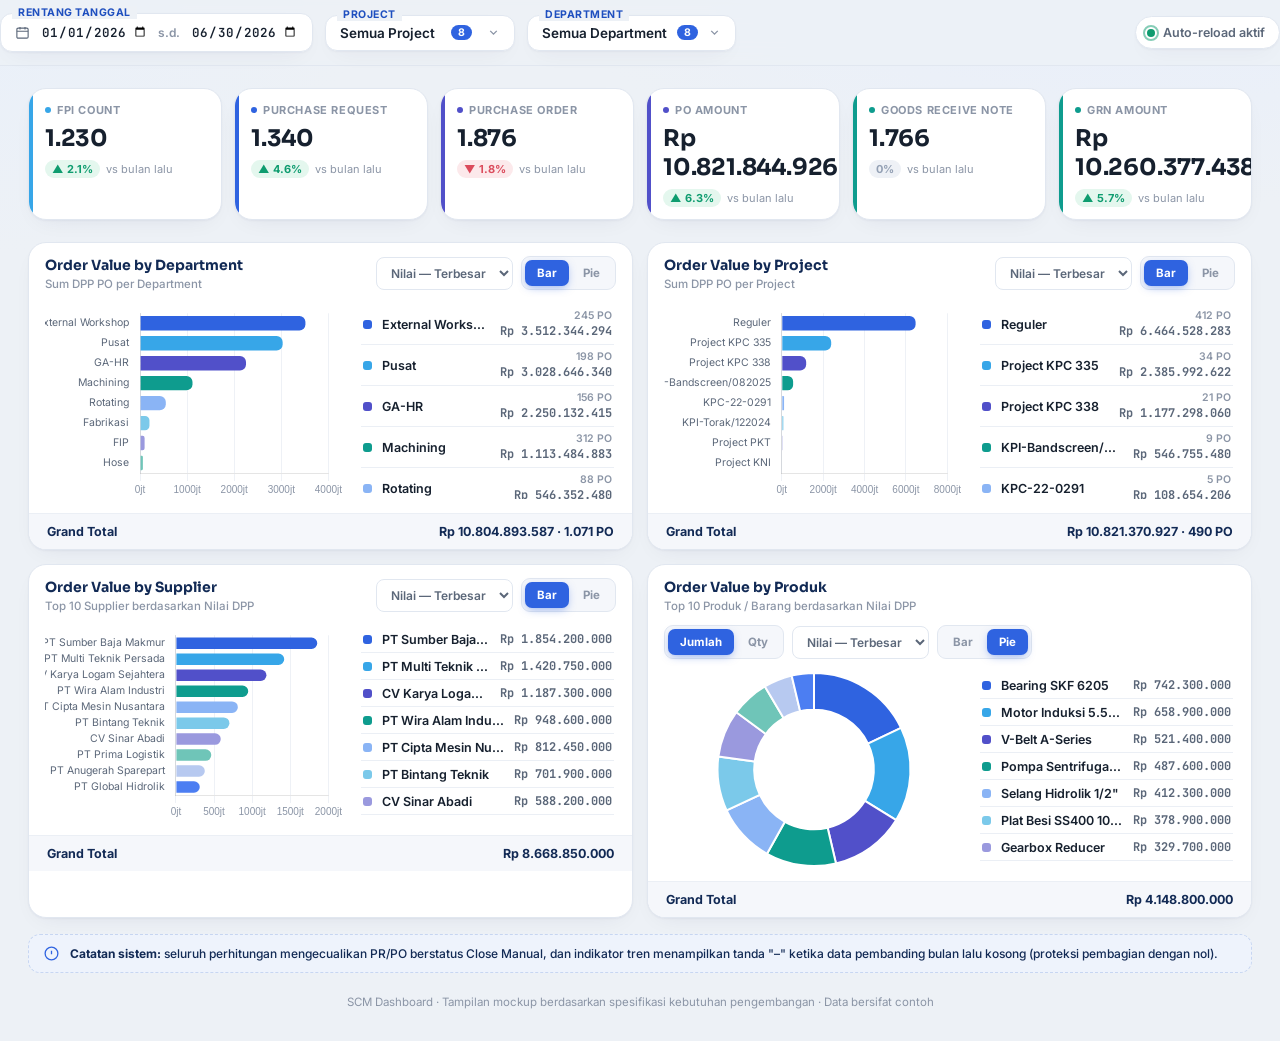
==== pages/SCM_Dashboard_Monitoring.html @ f99e5fc2 "Add New Dashboard Purchase" ====
<!DOCTYPE html>
<html lang="id">
<head>
<meta charset="UTF-8">
<meta name="viewport" content="width=device-width, initial-scale=1.0">
<title>SCM Dashboard — Monitoring</title>
<link rel="preconnect" href="https://fonts.googleapis.com">
<link rel="preconnect" href="https://fonts.gstatic.com" crossorigin>
<link href="https://fonts.googleapis.com/css2?family=Sora:wght@400;500;600;700;800&family=Inter:wght@400;500;600;700&family=JetBrains+Mono:wght@500&display=swap" rel="stylesheet">
<script>
/*!
 * Chart.js v4.4.4
 * https://www.chartjs.org
 * (c) 2024 Chart.js Contributors
 * Released under the MIT License
 */
!function(t,e){"object"==typeof exports&&"undefined"!=typeof module?module.exports=e():"function"==typeof define&&define.amd?define(e):(t="undefined"!=typeof globalThis?globalThis:t||self).Chart=e()}(this,(function(){"use strict";var t=Object.freeze({__proto__:null,get Colors(){return Go},get Decimation(){return Qo},get Filler(){return ma},get Legend(){return ya},get SubTitle(){return ka},get Title(){return Ma},get Tooltip(){return Ba}});function e(){}const i=(()=>{let t=0;return()=>t++})();function s(t){return null==t}function n(t){if(Array.isArray&&Array.isArray(t))return!0;const e=Object.prototype.toString.call(t);return"[object"===e.slice(0,7)&&"Array]"===e.slice(-6)}function o(t){return null!==t&&"[object Object]"===Object.prototype.toString.call(t)}function a(t){return("number"==typeof t||t instanceof Number)&&isFinite(+t)}function r(t,e){return a(t)?t:e}function l(t,e){return void 0===t?e:t}const h=(t,e)=>"string"==typeof t&&t.endsWith("%")?parseFloat(t)/100:+t/e,c=(t,e)=>"string"==typeof t&&t.endsWith("%")?parseFloat(t)/100*e:+t;function d(t,e,i){if(t&&"function"==typeof t.call)return t.apply(i,e)}function u(t,e,i,s){let a,r,l;if(n(t))if(r=t.length,s)for(a=r-1;a>=0;a--)e.call(i,t[a],a);else for(a=0;a<r;a++)e.call(i,t[a],a);else if(o(t))for(l=Object.keys(t),r=l.length,a=0;a<r;a++)e.call(i,t[l[a]],l[a])}function f(t,e){let i,s,n,o;if(!t||!e||t.length!==e.length)return!1;for(i=0,s=t.length;i<s;++i)if(n=t[i],o=e[i],n.datasetIndex!==o.datasetIndex||n.index!==o.index)return!1;return!0}function g(t){if(n(t))return t.map(g);if(o(t)){const e=Object.create(null),i=Object.keys(t),s=i.length;let n=0;for(;n<s;++n)e[i[n]]=g(t[i[n]]);return e}return t}function p(t){return-1===["__proto__","prototype","constructor"].indexOf(t)}function m(t,e,i,s){if(!p(t))return;const n=e[t],a=i[t];o(n)&&o(a)?x(n,a,s):e[t]=g(a)}function x(t,e,i){const s=n(e)?e:[e],a=s.length;if(!o(t))return t;const r=(i=i||{}).merger||m;let l;for(let e=0;e<a;++e){if(l=s[e],!o(l))continue;const n=Object.keys(l);for(let e=0,s=n.length;e<s;++e)r(n[e],t,l,i)}return t}function b(t,e){return x(t,e,{merger:_})}function _(t,e,i){if(!p(t))return;const s=e[t],n=i[t];o(s)&&o(n)?b(s,n):Object.prototype.hasOwnProperty.call(e,t)||(e[t]=g(n))}const y={"":t=>t,x:t=>t.x,y:t=>t.y};function v(t){const e=t.split("."),i=[];let s="";for(const t of e)s+=t,s.endsWith("\\")?s=s.slice(0,-1)+".":(i.push(s),s="");return i}function M(t,e){const i=y[e]||(y[e]=function(t){const e=v(t);return t=>{for(const i of e){if(""===i)break;t=t&&t[i]}return t}}(e));return i(t)}function w(t){return t.charAt(0).toUpperCase()+t.slice(1)}const k=t=>void 0!==t,S=t=>"function"==typeof t,P=(t,e)=>{if(t.size!==e.size)return!1;for(const i of t)if(!e.has(i))return!1;return!0};function D(t){return"mouseup"===t.type||"click"===t.type||"contextmenu"===t.type}const C=Math.PI,O=2*C,A=O+C,T=Number.POSITIVE_INFINITY,L=C/180,E=C/2,R=C/4,I=2*C/3,z=Math.log10,F=Math.sign;function V(t,e,i){return Math.abs(t-e)<i}function B(t){const e=Math.round(t);t=V(t,e,t/1e3)?e:t;const i=Math.pow(10,Math.floor(z(t))),s=t/i;return(s<=1?1:s<=2?2:s<=5?5:10)*i}function W(t){const e=[],i=Math.sqrt(t);let s;for(s=1;s<i;s++)t%s==0&&(e.push(s),e.push(t/s));return i===(0|i)&&e.push(i),e.sort(((t,e)=>t-e)).pop(),e}function N(t){return!isNaN(parseFloat(t))&&isFinite(t)}function H(t,e){const i=Math.round(t);return i-e<=t&&i+e>=t}function j(t,e,i){let s,n,o;for(s=0,n=t.length;s<n;s++)o=t[s][i],isNaN(o)||(e.min=Math.min(e.min,o),e.max=Math.max(e.max,o))}function $(t){return t*(C/180)}function Y(t){return t*(180/C)}function U(t){if(!a(t))return;let e=1,i=0;for(;Math.round(t*e)/e!==t;)e*=10,i++;return i}function X(t,e){const i=e.x-t.x,s=e.y-t.y,n=Math.sqrt(i*i+s*s);let o=Math.atan2(s,i);return o<-.5*C&&(o+=O),{angle:o,distance:n}}function q(t,e){return Math.sqrt(Math.pow(e.x-t.x,2)+Math.pow(e.y-t.y,2))}function K(t,e){return(t-e+A)%O-C}function G(t){return(t%O+O)%O}function Z(t,e,i,s){const n=G(t),o=G(e),a=G(i),r=G(o-n),l=G(a-n),h=G(n-o),c=G(n-a);return n===o||n===a||s&&o===a||r>l&&h<c}function J(t,e,i){return Math.max(e,Math.min(i,t))}function Q(t){return J(t,-32768,32767)}function tt(t,e,i,s=1e-6){return t>=Math.min(e,i)-s&&t<=Math.max(e,i)+s}function et(t,e,i){i=i||(i=>t[i]<e);let s,n=t.length-1,o=0;for(;n-o>1;)s=o+n>>1,i(s)?o=s:n=s;return{lo:o,hi:n}}const it=(t,e,i,s)=>et(t,i,s?s=>{const n=t[s][e];return n<i||n===i&&t[s+1][e]===i}:s=>t[s][e]<i),st=(t,e,i)=>et(t,i,(s=>t[s][e]>=i));function nt(t,e,i){let s=0,n=t.length;for(;s<n&&t[s]<e;)s++;for(;n>s&&t[n-1]>i;)n--;return s>0||n<t.length?t.slice(s,n):t}const ot=["push","pop","shift","splice","unshift"];function at(t,e){t._chartjs?t._chartjs.listeners.push(e):(Object.defineProperty(t,"_chartjs",{configurable:!0,enumerable:!1,value:{listeners:[e]}}),ot.forEach((e=>{const i="_onData"+w(e),s=t[e];Object.defineProperty(t,e,{configurable:!0,enumerable:!1,value(...e){const n=s.apply(this,e);return t._chartjs.listeners.forEach((t=>{"function"==typeof t[i]&&t[i](...e)})),n}})})))}function rt(t,e){const i=t._chartjs;if(!i)return;const s=i.listeners,n=s.indexOf(e);-1!==n&&s.splice(n,1),s.length>0||(ot.forEach((e=>{delete t[e]})),delete t._chartjs)}function lt(t){const e=new Set(t);return e.size===t.length?t:Array.from(e)}const ht="undefined"==typeof window?function(t){return t()}:window.requestAnimationFrame;function ct(t,e){let i=[],s=!1;return function(...n){i=n,s||(s=!0,ht.call(window,(()=>{s=!1,t.apply(e,i)})))}}function dt(t,e){let i;return function(...s){return e?(clearTimeout(i),i=setTimeout(t,e,s)):t.apply(this,s),e}}const ut=t=>"start"===t?"left":"end"===t?"right":"center",ft=(t,e,i)=>"start"===t?e:"end"===t?i:(e+i)/2,gt=(t,e,i,s)=>t===(s?"left":"right")?i:"center"===t?(e+i)/2:e;function pt(t,e,i){const s=e.length;let n=0,o=s;if(t._sorted){const{iScale:a,_parsed:r}=t,l=a.axis,{min:h,max:c,minDefined:d,maxDefined:u}=a.getUserBounds();d&&(n=J(Math.min(it(r,l,h).lo,i?s:it(e,l,a.getPixelForValue(h)).lo),0,s-1)),o=u?J(Math.max(it(r,a.axis,c,!0).hi+1,i?0:it(e,l,a.getPixelForValue(c),!0).hi+1),n,s)-n:s-n}return{start:n,count:o}}function mt(t){const{xScale:e,yScale:i,_scaleRanges:s}=t,n={xmin:e.min,xmax:e.max,ymin:i.min,ymax:i.max};if(!s)return t._scaleRanges=n,!0;const o=s.xmin!==e.min||s.xmax!==e.max||s.ymin!==i.min||s.ymax!==i.max;return Object.assign(s,n),o}class xt{constructor(){this._request=null,this._charts=new Map,this._running=!1,this._lastDate=void 0}_notify(t,e,i,s){const n=e.listeners[s],o=e.duration;n.forEach((s=>s({chart:t,initial:e.initial,numSteps:o,currentStep:Math.min(i-e.start,o)})))}_refresh(){this._request||(this._running=!0,this._request=ht.call(window,(()=>{this._update(),this._request=null,this._running&&this._refresh()})))}_update(t=Date.now()){let e=0;this._charts.forEach(((i,s)=>{if(!i.running||!i.items.length)return;const n=i.items;let o,a=n.length-1,r=!1;for(;a>=0;--a)o=n[a],o._active?(o._total>i.duration&&(i.duration=o._total),o.tick(t),r=!0):(n[a]=n[n.length-1],n.pop());r&&(s.draw(),this._notify(s,i,t,"progress")),n.length||(i.running=!1,this._notify(s,i,t,"complete"),i.initial=!1),e+=n.length})),this._lastDate=t,0===e&&(this._running=!1)}_getAnims(t){const e=this._charts;let i=e.get(t);return i||(i={running:!1,initial:!0,items:[],listeners:{complete:[],progress:[]}},e.set(t,i)),i}listen(t,e,i){this._getAnims(t).listeners[e].push(i)}add(t,e){e&&e.length&&this._getAnims(t).items.push(...e)}has(t){return this._getAnims(t).items.length>0}start(t){const e=this._charts.get(t);e&&(e.running=!0,e.start=Date.now(),e.duration=e.items.reduce(((t,e)=>Math.max(t,e._duration)),0),this._refresh())}running(t){if(!this._running)return!1;const e=this._charts.get(t);return!!(e&&e.running&&e.items.length)}stop(t){const e=this._charts.get(t);if(!e||!e.items.length)return;const i=e.items;let s=i.length-1;for(;s>=0;--s)i[s].cancel();e.items=[],this._notify(t,e,Date.now(),"complete")}remove(t){return this._charts.delete(t)}}var bt=new xt;
/*!
 * @kurkle/color v0.3.2
 * https://github.com/kurkle/color#readme
 * (c) 2023 Jukka Kurkela
 * Released under the MIT License
 */function _t(t){return t+.5|0}const yt=(t,e,i)=>Math.max(Math.min(t,i),e);function vt(t){return yt(_t(2.55*t),0,255)}function Mt(t){return yt(_t(255*t),0,255)}function wt(t){return yt(_t(t/2.55)/100,0,1)}function kt(t){return yt(_t(100*t),0,100)}const St={0:0,1:1,2:2,3:3,4:4,5:5,6:6,7:7,8:8,9:9,A:10,B:11,C:12,D:13,E:14,F:15,a:10,b:11,c:12,d:13,e:14,f:15},Pt=[..."0123456789ABCDEF"],Dt=t=>Pt[15&t],Ct=t=>Pt[(240&t)>>4]+Pt[15&t],Ot=t=>(240&t)>>4==(15&t);function At(t){var e=(t=>Ot(t.r)&&Ot(t.g)&&Ot(t.b)&&Ot(t.a))(t)?Dt:Ct;return t?"#"+e(t.r)+e(t.g)+e(t.b)+((t,e)=>t<255?e(t):"")(t.a,e):void 0}const Tt=/^(hsla?|hwb|hsv)\(\s*([-+.e\d]+)(?:deg)?[\s,]+([-+.e\d]+)%[\s,]+([-+.e\d]+)%(?:[\s,]+([-+.e\d]+)(%)?)?\s*\)$/;function Lt(t,e,i){const s=e*Math.min(i,1-i),n=(e,n=(e+t/30)%12)=>i-s*Math.max(Math.min(n-3,9-n,1),-1);return[n(0),n(8),n(4)]}function Et(t,e,i){const s=(s,n=(s+t/60)%6)=>i-i*e*Math.max(Math.min(n,4-n,1),0);return[s(5),s(3),s(1)]}function Rt(t,e,i){const s=Lt(t,1,.5);let n;for(e+i>1&&(n=1/(e+i),e*=n,i*=n),n=0;n<3;n++)s[n]*=1-e-i,s[n]+=e;return s}function It(t){const e=t.r/255,i=t.g/255,s=t.b/255,n=Math.max(e,i,s),o=Math.min(e,i,s),a=(n+o)/2;let r,l,h;return n!==o&&(h=n-o,l=a>.5?h/(2-n-o):h/(n+o),r=function(t,e,i,s,n){return t===n?(e-i)/s+(e<i?6:0):e===n?(i-t)/s+2:(t-e)/s+4}(e,i,s,h,n),r=60*r+.5),[0|r,l||0,a]}function zt(t,e,i,s){return(Array.isArray(e)?t(e[0],e[1],e[2]):t(e,i,s)).map(Mt)}function Ft(t,e,i){return zt(Lt,t,e,i)}function Vt(t){return(t%360+360)%360}function Bt(t){const e=Tt.exec(t);let i,s=255;if(!e)return;e[5]!==i&&(s=e[6]?vt(+e[5]):Mt(+e[5]));const n=Vt(+e[2]),o=+e[3]/100,a=+e[4]/100;return i="hwb"===e[1]?function(t,e,i){return zt(Rt,t,e,i)}(n,o,a):"hsv"===e[1]?function(t,e,i){return zt(Et,t,e,i)}(n,o,a):Ft(n,o,a),{r:i[0],g:i[1],b:i[2],a:s}}const Wt={x:"dark",Z:"light",Y:"re",X:"blu",W:"gr",V:"medium",U:"slate",A:"ee",T:"ol",S:"or",B:"ra",C:"lateg",D:"ights",R:"in",Q:"turquois",E:"hi",P:"ro",O:"al",N:"le",M:"de",L:"yello",F:"en",K:"ch",G:"arks",H:"ea",I:"ightg",J:"wh"},Nt={OiceXe:"f0f8ff",antiquewEte:"faebd7",aqua:"ffff",aquamarRe:"7fffd4",azuY:"f0ffff",beige:"f5f5dc",bisque:"ffe4c4",black:"0",blanKedOmond:"ffebcd",Xe:"ff",XeviTet:"8a2be2",bPwn:"a52a2a",burlywood:"deb887",caMtXe:"5f9ea0",KartYuse:"7fff00",KocTate:"d2691e",cSO:"ff7f50",cSnflowerXe:"6495ed",cSnsilk:"fff8dc",crimson:"dc143c",cyan:"ffff",xXe:"8b",xcyan:"8b8b",xgTMnPd:"b8860b",xWay:"a9a9a9",xgYF:"6400",xgYy:"a9a9a9",xkhaki:"bdb76b",xmagFta:"8b008b",xTivegYF:"556b2f",xSange:"ff8c00",xScEd:"9932cc",xYd:"8b0000",xsOmon:"e9967a",xsHgYF:"8fbc8f",xUXe:"483d8b",xUWay:"2f4f4f",xUgYy:"2f4f4f",xQe:"ced1",xviTet:"9400d3",dAppRk:"ff1493",dApskyXe:"bfff",dimWay:"696969",dimgYy:"696969",dodgerXe:"1e90ff",fiYbrick:"b22222",flSOwEte:"fffaf0",foYstWAn:"228b22",fuKsia:"ff00ff",gaRsbSo:"dcdcdc",ghostwEte:"f8f8ff",gTd:"ffd700",gTMnPd:"daa520",Way:"808080",gYF:"8000",gYFLw:"adff2f",gYy:"808080",honeyMw:"f0fff0",hotpRk:"ff69b4",RdianYd:"cd5c5c",Rdigo:"4b0082",ivSy:"fffff0",khaki:"f0e68c",lavFMr:"e6e6fa",lavFMrXsh:"fff0f5",lawngYF:"7cfc00",NmoncEffon:"fffacd",ZXe:"add8e6",ZcSO:"f08080",Zcyan:"e0ffff",ZgTMnPdLw:"fafad2",ZWay:"d3d3d3",ZgYF:"90ee90",ZgYy:"d3d3d3",ZpRk:"ffb6c1",ZsOmon:"ffa07a",ZsHgYF:"20b2aa",ZskyXe:"87cefa",ZUWay:"778899",ZUgYy:"778899",ZstAlXe:"b0c4de",ZLw:"ffffe0",lime:"ff00",limegYF:"32cd32",lRF:"faf0e6",magFta:"ff00ff",maPon:"800000",VaquamarRe:"66cdaa",VXe:"cd",VScEd:"ba55d3",VpurpN:"9370db",VsHgYF:"3cb371",VUXe:"7b68ee",VsprRggYF:"fa9a",VQe:"48d1cc",VviTetYd:"c71585",midnightXe:"191970",mRtcYam:"f5fffa",mistyPse:"ffe4e1",moccasR:"ffe4b5",navajowEte:"ffdead",navy:"80",Tdlace:"fdf5e6",Tive:"808000",TivedBb:"6b8e23",Sange:"ffa500",SangeYd:"ff4500",ScEd:"da70d6",pOegTMnPd:"eee8aa",pOegYF:"98fb98",pOeQe:"afeeee",pOeviTetYd:"db7093",papayawEp:"ffefd5",pHKpuff:"ffdab9",peru:"cd853f",pRk:"ffc0cb",plum:"dda0dd",powMrXe:"b0e0e6",purpN:"800080",YbeccapurpN:"663399",Yd:"ff0000",Psybrown:"bc8f8f",PyOXe:"4169e1",saddNbPwn:"8b4513",sOmon:"fa8072",sandybPwn:"f4a460",sHgYF:"2e8b57",sHshell:"fff5ee",siFna:"a0522d",silver:"c0c0c0",skyXe:"87ceeb",UXe:"6a5acd",UWay:"708090",UgYy:"708090",snow:"fffafa",sprRggYF:"ff7f",stAlXe:"4682b4",tan:"d2b48c",teO:"8080",tEstN:"d8bfd8",tomato:"ff6347",Qe:"40e0d0",viTet:"ee82ee",JHt:"f5deb3",wEte:"ffffff",wEtesmoke:"f5f5f5",Lw:"ffff00",LwgYF:"9acd32"};let Ht;function jt(t){Ht||(Ht=function(){const t={},e=Object.keys(Nt),i=Object.keys(Wt);let s,n,o,a,r;for(s=0;s<e.length;s++){for(a=r=e[s],n=0;n<i.length;n++)o=i[n],r=r.replace(o,Wt[o]);o=parseInt(Nt[a],16),t[r]=[o>>16&255,o>>8&255,255&o]}return t}(),Ht.transparent=[0,0,0,0]);const e=Ht[t.toLowerCase()];return e&&{r:e[0],g:e[1],b:e[2],a:4===e.length?e[3]:255}}const $t=/^rgba?\(\s*([-+.\d]+)(%)?[\s,]+([-+.e\d]+)(%)?[\s,]+([-+.e\d]+)(%)?(?:[\s,/]+([-+.e\d]+)(%)?)?\s*\)$/;const Yt=t=>t<=.0031308?12.92*t:1.055*Math.pow(t,1/2.4)-.055,Ut=t=>t<=.04045?t/12.92:Math.pow((t+.055)/1.055,2.4);function Xt(t,e,i){if(t){let s=It(t);s[e]=Math.max(0,Math.min(s[e]+s[e]*i,0===e?360:1)),s=Ft(s),t.r=s[0],t.g=s[1],t.b=s[2]}}function qt(t,e){return t?Object.assign(e||{},t):t}function Kt(t){var e={r:0,g:0,b:0,a:255};return Array.isArray(t)?t.length>=3&&(e={r:t[0],g:t[1],b:t[2],a:255},t.length>3&&(e.a=Mt(t[3]))):(e=qt(t,{r:0,g:0,b:0,a:1})).a=Mt(e.a),e}function Gt(t){return"r"===t.charAt(0)?function(t){const e=$t.exec(t);let i,s,n,o=255;if(e){if(e[7]!==i){const t=+e[7];o=e[8]?vt(t):yt(255*t,0,255)}return i=+e[1],s=+e[3],n=+e[5],i=255&(e[2]?vt(i):yt(i,0,255)),s=255&(e[4]?vt(s):yt(s,0,255)),n=255&(e[6]?vt(n):yt(n,0,255)),{r:i,g:s,b:n,a:o}}}(t):Bt(t)}class Zt{constructor(t){if(t instanceof Zt)return t;const e=typeof t;let i;var s,n,o;"object"===e?i=Kt(t):"string"===e&&(o=(s=t).length,"#"===s[0]&&(4===o||5===o?n={r:255&17*St[s[1]],g:255&17*St[s[2]],b:255&17*St[s[3]],a:5===o?17*St[s[4]]:255}:7!==o&&9!==o||(n={r:St[s[1]]<<4|St[s[2]],g:St[s[3]]<<4|St[s[4]],b:St[s[5]]<<4|St[s[6]],a:9===o?St[s[7]]<<4|St[s[8]]:255})),i=n||jt(t)||Gt(t)),this._rgb=i,this._valid=!!i}get valid(){return this._valid}get rgb(){var t=qt(this._rgb);return t&&(t.a=wt(t.a)),t}set rgb(t){this._rgb=Kt(t)}rgbString(){return this._valid?(t=this._rgb)&&(t.a<255?`rgba(${t.r}, ${t.g}, ${t.b}, ${wt(t.a)})`:`rgb(${t.r}, ${t.g}, ${t.b})`):void 0;var t}hexString(){return this._valid?At(this._rgb):void 0}hslString(){return this._valid?function(t){if(!t)return;const e=It(t),i=e[0],s=kt(e[1]),n=kt(e[2]);return t.a<255?`hsla(${i}, ${s}%, ${n}%, ${wt(t.a)})`:`hsl(${i}, ${s}%, ${n}%)`}(this._rgb):void 0}mix(t,e){if(t){const i=this.rgb,s=t.rgb;let n;const o=e===n?.5:e,a=2*o-1,r=i.a-s.a,l=((a*r==-1?a:(a+r)/(1+a*r))+1)/2;n=1-l,i.r=255&l*i.r+n*s.r+.5,i.g=255&l*i.g+n*s.g+.5,i.b=255&l*i.b+n*s.b+.5,i.a=o*i.a+(1-o)*s.a,this.rgb=i}return this}interpolate(t,e){return t&&(this._rgb=function(t,e,i){const s=Ut(wt(t.r)),n=Ut(wt(t.g)),o=Ut(wt(t.b));return{r:Mt(Yt(s+i*(Ut(wt(e.r))-s))),g:Mt(Yt(n+i*(Ut(wt(e.g))-n))),b:Mt(Yt(o+i*(Ut(wt(e.b))-o))),a:t.a+i*(e.a-t.a)}}(this._rgb,t._rgb,e)),this}clone(){return new Zt(this.rgb)}alpha(t){return this._rgb.a=Mt(t),this}clearer(t){return this._rgb.a*=1-t,this}greyscale(){const t=this._rgb,e=_t(.3*t.r+.59*t.g+.11*t.b);return t.r=t.g=t.b=e,this}opaquer(t){return this._rgb.a*=1+t,this}negate(){const t=this._rgb;return t.r=255-t.r,t.g=255-t.g,t.b=255-t.b,this}lighten(t){return Xt(this._rgb,2,t),this}darken(t){return Xt(this._rgb,2,-t),this}saturate(t){return Xt(this._rgb,1,t),this}desaturate(t){return Xt(this._rgb,1,-t),this}rotate(t){return function(t,e){var i=It(t);i[0]=Vt(i[0]+e),i=Ft(i),t.r=i[0],t.g=i[1],t.b=i[2]}(this._rgb,t),this}}function Jt(t){if(t&&"object"==typeof t){const e=t.toString();return"[object CanvasPattern]"===e||"[object CanvasGradient]"===e}return!1}function Qt(t){return Jt(t)?t:new Zt(t)}function te(t){return Jt(t)?t:new Zt(t).saturate(.5).darken(.1).hexString()}const ee=["x","y","borderWidth","radius","tension"],ie=["color","borderColor","backgroundColor"];const se=new Map;function ne(t,e,i){return function(t,e){e=e||{};const i=t+JSON.stringify(e);let s=se.get(i);return s||(s=new Intl.NumberFormat(t,e),se.set(i,s)),s}(e,i).format(t)}const oe={values:t=>n(t)?t:""+t,numeric(t,e,i){if(0===t)return"0";const s=this.chart.options.locale;let n,o=t;if(i.length>1){const e=Math.max(Math.abs(i[0].value),Math.abs(i[i.length-1].value));(e<1e-4||e>1e15)&&(n="scientific"),o=function(t,e){let i=e.length>3?e[2].value-e[1].value:e[1].value-e[0].value;Math.abs(i)>=1&&t!==Math.floor(t)&&(i=t-Math.floor(t));return i}(t,i)}const a=z(Math.abs(o)),r=isNaN(a)?1:Math.max(Math.min(-1*Math.floor(a),20),0),l={notation:n,minimumFractionDigits:r,maximumFractionDigits:r};return Object.assign(l,this.options.ticks.format),ne(t,s,l)},logarithmic(t,e,i){if(0===t)return"0";const s=i[e].significand||t/Math.pow(10,Math.floor(z(t)));return[1,2,3,5,10,15].includes(s)||e>.8*i.length?oe.numeric.call(this,t,e,i):""}};var ae={formatters:oe};const re=Object.create(null),le=Object.create(null);function he(t,e){if(!e)return t;const i=e.split(".");for(let e=0,s=i.length;e<s;++e){const s=i[e];t=t[s]||(t[s]=Object.create(null))}return t}function ce(t,e,i){return"string"==typeof e?x(he(t,e),i):x(he(t,""),e)}class de{constructor(t,e){this.animation=void 0,this.backgroundColor="rgba(0,0,0,0.1)",this.borderColor="rgba(0,0,0,0.1)",this.color="#666",this.datasets={},this.devicePixelRatio=t=>t.chart.platform.getDevicePixelRatio(),this.elements={},this.events=["mousemove","mouseout","click","touchstart","touchmove"],this.font={family:"'Helvetica Neue', 'Helvetica', 'Arial', sans-serif",size:12,style:"normal",lineHeight:1.2,weight:null},this.hover={},this.hoverBackgroundColor=(t,e)=>te(e.backgroundColor),this.hoverBorderColor=(t,e)=>te(e.borderColor),this.hoverColor=(t,e)=>te(e.color),this.indexAxis="x",this.interaction={mode:"nearest",intersect:!0,includeInvisible:!1},this.maintainAspectRatio=!0,this.onHover=null,this.onClick=null,this.parsing=!0,this.plugins={},this.responsive=!0,this.scale=void 0,this.scales={},this.showLine=!0,this.drawActiveElementsOnTop=!0,this.describe(t),this.apply(e)}set(t,e){return ce(this,t,e)}get(t){return he(this,t)}describe(t,e){return ce(le,t,e)}override(t,e){return ce(re,t,e)}route(t,e,i,s){const n=he(this,t),a=he(this,i),r="_"+e;Object.defineProperties(n,{[r]:{value:n[e],writable:!0},[e]:{enumerable:!0,get(){const t=this[r],e=a[s];return o(t)?Object.assign({},e,t):l(t,e)},set(t){this[r]=t}}})}apply(t){t.forEach((t=>t(this)))}}var ue=new de({_scriptable:t=>!t.startsWith("on"),_indexable:t=>"events"!==t,hover:{_fallback:"interaction"},interaction:{_scriptable:!1,_indexable:!1}},[function(t){t.set("animation",{delay:void 0,duration:1e3,easing:"easeOutQuart",fn:void 0,from:void 0,loop:void 0,to:void 0,type:void 0}),t.describe("animation",{_fallback:!1,_indexable:!1,_scriptable:t=>"onProgress"!==t&&"onComplete"!==t&&"fn"!==t}),t.set("animations",{colors:{type:"color",properties:ie},numbers:{type:"number",properties:ee}}),t.describe("animations",{_fallback:"animation"}),t.set("transitions",{active:{animation:{duration:400}},resize:{animation:{duration:0}},show:{animations:{colors:{from:"transparent"},visible:{type:"boolean",duration:0}}},hide:{animations:{colors:{to:"transparent"},visible:{type:"boolean",easing:"linear",fn:t=>0|t}}}})},function(t){t.set("layout",{autoPadding:!0,padding:{top:0,right:0,bottom:0,left:0}})},function(t){t.set("scale",{display:!0,offset:!1,reverse:!1,beginAtZero:!1,bounds:"ticks",clip:!0,grace:0,grid:{display:!0,lineWidth:1,drawOnChartArea:!0,drawTicks:!0,tickLength:8,tickWidth:(t,e)=>e.lineWidth,tickColor:(t,e)=>e.color,offset:!1},border:{display:!0,dash:[],dashOffset:0,width:1},title:{display:!1,text:"",padding:{top:4,bottom:4}},ticks:{minRotation:0,maxRotation:50,mirror:!1,textStrokeWidth:0,textStrokeColor:"",padding:3,display:!0,autoSkip:!0,autoSkipPadding:3,labelOffset:0,callback:ae.formatters.values,minor:{},major:{},align:"center",crossAlign:"near",showLabelBackdrop:!1,backdropColor:"rgba(255, 255, 255, 0.75)",backdropPadding:2}}),t.route("scale.ticks","color","","color"),t.route("scale.grid","color","","borderColor"),t.route("scale.border","color","","borderColor"),t.route("scale.title","color","","color"),t.describe("scale",{_fallback:!1,_scriptable:t=>!t.startsWith("before")&&!t.startsWith("after")&&"callback"!==t&&"parser"!==t,_indexable:t=>"borderDash"!==t&&"tickBorderDash"!==t&&"dash"!==t}),t.describe("scales",{_fallback:"scale"}),t.describe("scale.ticks",{_scriptable:t=>"backdropPadding"!==t&&"callback"!==t,_indexable:t=>"backdropPadding"!==t})}]);function fe(){return"undefined"!=typeof window&&"undefined"!=typeof document}function ge(t){let e=t.parentNode;return e&&"[object ShadowRoot]"===e.toString()&&(e=e.host),e}function pe(t,e,i){let s;return"string"==typeof t?(s=parseInt(t,10),-1!==t.indexOf("%")&&(s=s/100*e.parentNode[i])):s=t,s}const me=t=>t.ownerDocument.defaultView.getComputedStyle(t,null);function xe(t,e){return me(t).getPropertyValue(e)}const be=["top","right","bottom","left"];function _e(t,e,i){const s={};i=i?"-"+i:"";for(let n=0;n<4;n++){const o=be[n];s[o]=parseFloat(t[e+"-"+o+i])||0}return s.width=s.left+s.right,s.height=s.top+s.bottom,s}const ye=(t,e,i)=>(t>0||e>0)&&(!i||!i.shadowRoot);function ve(t,e){if("native"in t)return t;const{canvas:i,currentDevicePixelRatio:s}=e,n=me(i),o="border-box"===n.boxSizing,a=_e(n,"padding"),r=_e(n,"border","width"),{x:l,y:h,box:c}=function(t,e){const i=t.touches,s=i&&i.length?i[0]:t,{offsetX:n,offsetY:o}=s;let a,r,l=!1;if(ye(n,o,t.target))a=n,r=o;else{const t=e.getBoundingClientRect();a=s.clientX-t.left,r=s.clientY-t.top,l=!0}return{x:a,y:r,box:l}}(t,i),d=a.left+(c&&r.left),u=a.top+(c&&r.top);let{width:f,height:g}=e;return o&&(f-=a.width+r.width,g-=a.height+r.height),{x:Math.round((l-d)/f*i.width/s),y:Math.round((h-u)/g*i.height/s)}}const Me=t=>Math.round(10*t)/10;function we(t,e,i,s){const n=me(t),o=_e(n,"margin"),a=pe(n.maxWidth,t,"clientWidth")||T,r=pe(n.maxHeight,t,"clientHeight")||T,l=function(t,e,i){let s,n;if(void 0===e||void 0===i){const o=t&&ge(t);if(o){const t=o.getBoundingClientRect(),a=me(o),r=_e(a,"border","width"),l=_e(a,"padding");e=t.width-l.width-r.width,i=t.height-l.height-r.height,s=pe(a.maxWidth,o,"clientWidth"),n=pe(a.maxHeight,o,"clientHeight")}else e=t.clientWidth,i=t.clientHeight}return{width:e,height:i,maxWidth:s||T,maxHeight:n||T}}(t,e,i);let{width:h,height:c}=l;if("content-box"===n.boxSizing){const t=_e(n,"border","width"),e=_e(n,"padding");h-=e.width+t.width,c-=e.height+t.height}h=Math.max(0,h-o.width),c=Math.max(0,s?h/s:c-o.height),h=Me(Math.min(h,a,l.maxWidth)),c=Me(Math.min(c,r,l.maxHeight)),h&&!c&&(c=Me(h/2));return(void 0!==e||void 0!==i)&&s&&l.height&&c>l.height&&(c=l.height,h=Me(Math.floor(c*s))),{width:h,height:c}}function ke(t,e,i){const s=e||1,n=Math.floor(t.height*s),o=Math.floor(t.width*s);t.height=Math.floor(t.height),t.width=Math.floor(t.width);const a=t.canvas;return a.style&&(i||!a.style.height&&!a.style.width)&&(a.style.height=`${t.height}px`,a.style.width=`${t.width}px`),(t.currentDevicePixelRatio!==s||a.height!==n||a.width!==o)&&(t.currentDevicePixelRatio=s,a.height=n,a.width=o,t.ctx.setTransform(s,0,0,s,0,0),!0)}const Se=function(){let t=!1;try{const e={get passive(){return t=!0,!1}};fe()&&(window.addEventListener("test",null,e),window.removeEventListener("test",null,e))}catch(t){}return t}();function Pe(t,e){const i=xe(t,e),s=i&&i.match(/^(\d+)(\.\d+)?px$/);return s?+s[1]:void 0}function De(t){return!t||s(t.size)||s(t.family)?null:(t.style?t.style+" ":"")+(t.weight?t.weight+" ":"")+t.size+"px "+t.family}function Ce(t,e,i,s,n){let o=e[n];return o||(o=e[n]=t.measureText(n).width,i.push(n)),o>s&&(s=o),s}function Oe(t,e,i,s){let o=(s=s||{}).data=s.data||{},a=s.garbageCollect=s.garbageCollect||[];s.font!==e&&(o=s.data={},a=s.garbageCollect=[],s.font=e),t.save(),t.font=e;let r=0;const l=i.length;let h,c,d,u,f;for(h=0;h<l;h++)if(u=i[h],null==u||n(u)){if(n(u))for(c=0,d=u.length;c<d;c++)f=u[c],null==f||n(f)||(r=Ce(t,o,a,r,f))}else r=Ce(t,o,a,r,u);t.restore();const g=a.length/2;if(g>i.length){for(h=0;h<g;h++)delete o[a[h]];a.splice(0,g)}return r}function Ae(t,e,i){const s=t.currentDevicePixelRatio,n=0!==i?Math.max(i/2,.5):0;return Math.round((e-n)*s)/s+n}function Te(t,e){(e||t)&&((e=e||t.getContext("2d")).save(),e.resetTransform(),e.clearRect(0,0,t.width,t.height),e.restore())}function Le(t,e,i,s){Ee(t,e,i,s,null)}function Ee(t,e,i,s,n){let o,a,r,l,h,c,d,u;const f=e.pointStyle,g=e.rotation,p=e.radius;let m=(g||0)*L;if(f&&"object"==typeof f&&(o=f.toString(),"[object HTMLImageElement]"===o||"[object HTMLCanvasElement]"===o))return t.save(),t.translate(i,s),t.rotate(m),t.drawImage(f,-f.width/2,-f.height/2,f.width,f.height),void t.restore();if(!(isNaN(p)||p<=0)){switch(t.beginPath(),f){default:n?t.ellipse(i,s,n/2,p,0,0,O):t.arc(i,s,p,0,O),t.closePath();break;case"triangle":c=n?n/2:p,t.moveTo(i+Math.sin(m)*c,s-Math.cos(m)*p),m+=I,t.lineTo(i+Math.sin(m)*c,s-Math.cos(m)*p),m+=I,t.lineTo(i+Math.sin(m)*c,s-Math.cos(m)*p),t.closePath();break;case"rectRounded":h=.516*p,l=p-h,a=Math.cos(m+R)*l,d=Math.cos(m+R)*(n?n/2-h:l),r=Math.sin(m+R)*l,u=Math.sin(m+R)*(n?n/2-h:l),t.arc(i-d,s-r,h,m-C,m-E),t.arc(i+u,s-a,h,m-E,m),t.arc(i+d,s+r,h,m,m+E),t.arc(i-u,s+a,h,m+E,m+C),t.closePath();break;case"rect":if(!g){l=Math.SQRT1_2*p,c=n?n/2:l,t.rect(i-c,s-l,2*c,2*l);break}m+=R;case"rectRot":d=Math.cos(m)*(n?n/2:p),a=Math.cos(m)*p,r=Math.sin(m)*p,u=Math.sin(m)*(n?n/2:p),t.moveTo(i-d,s-r),t.lineTo(i+u,s-a),t.lineTo(i+d,s+r),t.lineTo(i-u,s+a),t.closePath();break;case"crossRot":m+=R;case"cross":d=Math.cos(m)*(n?n/2:p),a=Math.cos(m)*p,r=Math.sin(m)*p,u=Math.sin(m)*(n?n/2:p),t.moveTo(i-d,s-r),t.lineTo(i+d,s+r),t.moveTo(i+u,s-a),t.lineTo(i-u,s+a);break;case"star":d=Math.cos(m)*(n?n/2:p),a=Math.cos(m)*p,r=Math.sin(m)*p,u=Math.sin(m)*(n?n/2:p),t.moveTo(i-d,s-r),t.lineTo(i+d,s+r),t.moveTo(i+u,s-a),t.lineTo(i-u,s+a),m+=R,d=Math.cos(m)*(n?n/2:p),a=Math.cos(m)*p,r=Math.sin(m)*p,u=Math.sin(m)*(n?n/2:p),t.moveTo(i-d,s-r),t.lineTo(i+d,s+r),t.moveTo(i+u,s-a),t.lineTo(i-u,s+a);break;case"line":a=n?n/2:Math.cos(m)*p,r=Math.sin(m)*p,t.moveTo(i-a,s-r),t.lineTo(i+a,s+r);break;case"dash":t.moveTo(i,s),t.lineTo(i+Math.cos(m)*(n?n/2:p),s+Math.sin(m)*p);break;case!1:t.closePath()}t.fill(),e.borderWidth>0&&t.stroke()}}function Re(t,e,i){return i=i||.5,!e||t&&t.x>e.left-i&&t.x<e.right+i&&t.y>e.top-i&&t.y<e.bottom+i}function Ie(t,e){t.save(),t.beginPath(),t.rect(e.left,e.top,e.right-e.left,e.bottom-e.top),t.clip()}function ze(t){t.restore()}function Fe(t,e,i,s,n){if(!e)return t.lineTo(i.x,i.y);if("middle"===n){const s=(e.x+i.x)/2;t.lineTo(s,e.y),t.lineTo(s,i.y)}else"after"===n!=!!s?t.lineTo(e.x,i.y):t.lineTo(i.x,e.y);t.lineTo(i.x,i.y)}function Ve(t,e,i,s){if(!e)return t.lineTo(i.x,i.y);t.bezierCurveTo(s?e.cp1x:e.cp2x,s?e.cp1y:e.cp2y,s?i.cp2x:i.cp1x,s?i.cp2y:i.cp1y,i.x,i.y)}function Be(t,e,i,s,n){if(n.strikethrough||n.underline){const o=t.measureText(s),a=e-o.actualBoundingBoxLeft,r=e+o.actualBoundingBoxRight,l=i-o.actualBoundingBoxAscent,h=i+o.actualBoundingBoxDescent,c=n.strikethrough?(l+h)/2:h;t.strokeStyle=t.fillStyle,t.beginPath(),t.lineWidth=n.decorationWidth||2,t.moveTo(a,c),t.lineTo(r,c),t.stroke()}}function We(t,e){const i=t.fillStyle;t.fillStyle=e.color,t.fillRect(e.left,e.top,e.width,e.height),t.fillStyle=i}function Ne(t,e,i,o,a,r={}){const l=n(e)?e:[e],h=r.strokeWidth>0&&""!==r.strokeColor;let c,d;for(t.save(),t.font=a.string,function(t,e){e.translation&&t.translate(e.translation[0],e.translation[1]),s(e.rotation)||t.rotate(e.rotation),e.color&&(t.fillStyle=e.color),e.textAlign&&(t.textAlign=e.textAlign),e.textBaseline&&(t.textBaseline=e.textBaseline)}(t,r),c=0;c<l.length;++c)d=l[c],r.backdrop&&We(t,r.backdrop),h&&(r.strokeColor&&(t.strokeStyle=r.strokeColor),s(r.strokeWidth)||(t.lineWidth=r.strokeWidth),t.strokeText(d,i,o,r.maxWidth)),t.fillText(d,i,o,r.maxWidth),Be(t,i,o,d,r),o+=Number(a.lineHeight);t.restore()}function He(t,e){const{x:i,y:s,w:n,h:o,radius:a}=e;t.arc(i+a.topLeft,s+a.topLeft,a.topLeft,1.5*C,C,!0),t.lineTo(i,s+o-a.bottomLeft),t.arc(i+a.bottomLeft,s+o-a.bottomLeft,a.bottomLeft,C,E,!0),t.lineTo(i+n-a.bottomRight,s+o),t.arc(i+n-a.bottomRight,s+o-a.bottomRight,a.bottomRight,E,0,!0),t.lineTo(i+n,s+a.topRight),t.arc(i+n-a.topRight,s+a.topRight,a.topRight,0,-E,!0),t.lineTo(i+a.topLeft,s)}function je(t,e=[""],i,s,n=(()=>t[0])){const o=i||t;void 0===s&&(s=ti("_fallback",t));const a={[Symbol.toStringTag]:"Object",_cacheable:!0,_scopes:t,_rootScopes:o,_fallback:s,_getTarget:n,override:i=>je([i,...t],e,o,s)};return new Proxy(a,{deleteProperty:(e,i)=>(delete e[i],delete e._keys,delete t[0][i],!0),get:(i,s)=>qe(i,s,(()=>function(t,e,i,s){let n;for(const o of e)if(n=ti(Ue(o,t),i),void 0!==n)return Xe(t,n)?Je(i,s,t,n):n}(s,e,t,i))),getOwnPropertyDescriptor:(t,e)=>Reflect.getOwnPropertyDescriptor(t._scopes[0],e),getPrototypeOf:()=>Reflect.getPrototypeOf(t[0]),has:(t,e)=>ei(t).includes(e),ownKeys:t=>ei(t),set(t,e,i){const s=t._storage||(t._storage=n());return t[e]=s[e]=i,delete t._keys,!0}})}function $e(t,e,i,s){const a={_cacheable:!1,_proxy:t,_context:e,_subProxy:i,_stack:new Set,_descriptors:Ye(t,s),setContext:e=>$e(t,e,i,s),override:n=>$e(t.override(n),e,i,s)};return new Proxy(a,{deleteProperty:(e,i)=>(delete e[i],delete t[i],!0),get:(t,e,i)=>qe(t,e,(()=>function(t,e,i){const{_proxy:s,_context:a,_subProxy:r,_descriptors:l}=t;let h=s[e];S(h)&&l.isScriptable(e)&&(h=function(t,e,i,s){const{_proxy:n,_context:o,_subProxy:a,_stack:r}=i;if(r.has(t))throw new Error("Recursion detected: "+Array.from(r).join("->")+"->"+t);r.add(t);let l=e(o,a||s);r.delete(t),Xe(t,l)&&(l=Je(n._scopes,n,t,l));return l}(e,h,t,i));n(h)&&h.length&&(h=function(t,e,i,s){const{_proxy:n,_context:a,_subProxy:r,_descriptors:l}=i;if(void 0!==a.index&&s(t))return e[a.index%e.length];if(o(e[0])){const i=e,s=n._scopes.filter((t=>t!==i));e=[];for(const o of i){const i=Je(s,n,t,o);e.push($e(i,a,r&&r[t],l))}}return e}(e,h,t,l.isIndexable));Xe(e,h)&&(h=$e(h,a,r&&r[e],l));return h}(t,e,i))),getOwnPropertyDescriptor:(e,i)=>e._descriptors.allKeys?Reflect.has(t,i)?{enumerable:!0,configurable:!0}:void 0:Reflect.getOwnPropertyDescriptor(t,i),getPrototypeOf:()=>Reflect.getPrototypeOf(t),has:(e,i)=>Reflect.has(t,i),ownKeys:()=>Reflect.ownKeys(t),set:(e,i,s)=>(t[i]=s,delete e[i],!0)})}function Ye(t,e={scriptable:!0,indexable:!0}){const{_scriptable:i=e.scriptable,_indexable:s=e.indexable,_allKeys:n=e.allKeys}=t;return{allKeys:n,scriptable:i,indexable:s,isScriptable:S(i)?i:()=>i,isIndexable:S(s)?s:()=>s}}const Ue=(t,e)=>t?t+w(e):e,Xe=(t,e)=>o(e)&&"adapters"!==t&&(null===Object.getPrototypeOf(e)||e.constructor===Object);function qe(t,e,i){if(Object.prototype.hasOwnProperty.call(t,e)||"constructor"===e)return t[e];const s=i();return t[e]=s,s}function Ke(t,e,i){return S(t)?t(e,i):t}const Ge=(t,e)=>!0===t?e:"string"==typeof t?M(e,t):void 0;function Ze(t,e,i,s,n){for(const o of e){const e=Ge(i,o);if(e){t.add(e);const o=Ke(e._fallback,i,n);if(void 0!==o&&o!==i&&o!==s)return o}else if(!1===e&&void 0!==s&&i!==s)return null}return!1}function Je(t,e,i,s){const a=e._rootScopes,r=Ke(e._fallback,i,s),l=[...t,...a],h=new Set;h.add(s);let c=Qe(h,l,i,r||i,s);return null!==c&&((void 0===r||r===i||(c=Qe(h,l,r,c,s),null!==c))&&je(Array.from(h),[""],a,r,(()=>function(t,e,i){const s=t._getTarget();e in s||(s[e]={});const a=s[e];if(n(a)&&o(i))return i;return a||{}}(e,i,s))))}function Qe(t,e,i,s,n){for(;i;)i=Ze(t,e,i,s,n);return i}function ti(t,e){for(const i of e){if(!i)continue;const e=i[t];if(void 0!==e)return e}}function ei(t){let e=t._keys;return e||(e=t._keys=function(t){const e=new Set;for(const i of t)for(const t of Object.keys(i).filter((t=>!t.startsWith("_"))))e.add(t);return Array.from(e)}(t._scopes)),e}function ii(t,e,i,s){const{iScale:n}=t,{key:o="r"}=this._parsing,a=new Array(s);let r,l,h,c;for(r=0,l=s;r<l;++r)h=r+i,c=e[h],a[r]={r:n.parse(M(c,o),h)};return a}const si=Number.EPSILON||1e-14,ni=(t,e)=>e<t.length&&!t[e].skip&&t[e],oi=t=>"x"===t?"y":"x";function ai(t,e,i,s){const n=t.skip?e:t,o=e,a=i.skip?e:i,r=q(o,n),l=q(a,o);let h=r/(r+l),c=l/(r+l);h=isNaN(h)?0:h,c=isNaN(c)?0:c;const d=s*h,u=s*c;return{previous:{x:o.x-d*(a.x-n.x),y:o.y-d*(a.y-n.y)},next:{x:o.x+u*(a.x-n.x),y:o.y+u*(a.y-n.y)}}}function ri(t,e="x"){const i=oi(e),s=t.length,n=Array(s).fill(0),o=Array(s);let a,r,l,h=ni(t,0);for(a=0;a<s;++a)if(r=l,l=h,h=ni(t,a+1),l){if(h){const t=h[e]-l[e];n[a]=0!==t?(h[i]-l[i])/t:0}o[a]=r?h?F(n[a-1])!==F(n[a])?0:(n[a-1]+n[a])/2:n[a-1]:n[a]}!function(t,e,i){const s=t.length;let n,o,a,r,l,h=ni(t,0);for(let c=0;c<s-1;++c)l=h,h=ni(t,c+1),l&&h&&(V(e[c],0,si)?i[c]=i[c+1]=0:(n=i[c]/e[c],o=i[c+1]/e[c],r=Math.pow(n,2)+Math.pow(o,2),r<=9||(a=3/Math.sqrt(r),i[c]=n*a*e[c],i[c+1]=o*a*e[c])))}(t,n,o),function(t,e,i="x"){const s=oi(i),n=t.length;let o,a,r,l=ni(t,0);for(let h=0;h<n;++h){if(a=r,r=l,l=ni(t,h+1),!r)continue;const n=r[i],c=r[s];a&&(o=(n-a[i])/3,r[`cp1${i}`]=n-o,r[`cp1${s}`]=c-o*e[h]),l&&(o=(l[i]-n)/3,r[`cp2${i}`]=n+o,r[`cp2${s}`]=c+o*e[h])}}(t,o,e)}function li(t,e,i){return Math.max(Math.min(t,i),e)}function hi(t,e,i,s,n){let o,a,r,l;if(e.spanGaps&&(t=t.filter((t=>!t.skip))),"monotone"===e.cubicInterpolationMode)ri(t,n);else{let i=s?t[t.length-1]:t[0];for(o=0,a=t.length;o<a;++o)r=t[o],l=ai(i,r,t[Math.min(o+1,a-(s?0:1))%a],e.tension),r.cp1x=l.previous.x,r.cp1y=l.previous.y,r.cp2x=l.next.x,r.cp2y=l.next.y,i=r}e.capBezierPoints&&function(t,e){let i,s,n,o,a,r=Re(t[0],e);for(i=0,s=t.length;i<s;++i)a=o,o=r,r=i<s-1&&Re(t[i+1],e),o&&(n=t[i],a&&(n.cp1x=li(n.cp1x,e.left,e.right),n.cp1y=li(n.cp1y,e.top,e.bottom)),r&&(n.cp2x=li(n.cp2x,e.left,e.right),n.cp2y=li(n.cp2y,e.top,e.bottom)))}(t,i)}const ci=t=>0===t||1===t,di=(t,e,i)=>-Math.pow(2,10*(t-=1))*Math.sin((t-e)*O/i),ui=(t,e,i)=>Math.pow(2,-10*t)*Math.sin((t-e)*O/i)+1,fi={linear:t=>t,easeInQuad:t=>t*t,easeOutQuad:t=>-t*(t-2),easeInOutQuad:t=>(t/=.5)<1?.5*t*t:-.5*(--t*(t-2)-1),easeInCubic:t=>t*t*t,easeOutCubic:t=>(t-=1)*t*t+1,easeInOutCubic:t=>(t/=.5)<1?.5*t*t*t:.5*((t-=2)*t*t+2),easeInQuart:t=>t*t*t*t,easeOutQuart:t=>-((t-=1)*t*t*t-1),easeInOutQuart:t=>(t/=.5)<1?.5*t*t*t*t:-.5*((t-=2)*t*t*t-2),easeInQuint:t=>t*t*t*t*t,easeOutQuint:t=>(t-=1)*t*t*t*t+1,easeInOutQuint:t=>(t/=.5)<1?.5*t*t*t*t*t:.5*((t-=2)*t*t*t*t+2),easeInSine:t=>1-Math.cos(t*E),easeOutSine:t=>Math.sin(t*E),easeInOutSine:t=>-.5*(Math.cos(C*t)-1),easeInExpo:t=>0===t?0:Math.pow(2,10*(t-1)),easeOutExpo:t=>1===t?1:1-Math.pow(2,-10*t),easeInOutExpo:t=>ci(t)?t:t<.5?.5*Math.pow(2,10*(2*t-1)):.5*(2-Math.pow(2,-10*(2*t-1))),easeInCirc:t=>t>=1?t:-(Math.sqrt(1-t*t)-1),easeOutCirc:t=>Math.sqrt(1-(t-=1)*t),easeInOutCirc:t=>(t/=.5)<1?-.5*(Math.sqrt(1-t*t)-1):.5*(Math.sqrt(1-(t-=2)*t)+1),easeInElastic:t=>ci(t)?t:di(t,.075,.3),easeOutElastic:t=>ci(t)?t:ui(t,.075,.3),easeInOutElastic(t){const e=.1125;return ci(t)?t:t<.5?.5*di(2*t,e,.45):.5+.5*ui(2*t-1,e,.45)},easeInBack(t){const e=1.70158;return t*t*((e+1)*t-e)},easeOutBack(t){const e=1.70158;return(t-=1)*t*((e+1)*t+e)+1},easeInOutBack(t){let e=1.70158;return(t/=.5)<1?t*t*((1+(e*=1.525))*t-e)*.5:.5*((t-=2)*t*((1+(e*=1.525))*t+e)+2)},easeInBounce:t=>1-fi.easeOutBounce(1-t),easeOutBounce(t){const e=7.5625,i=2.75;return t<1/i?e*t*t:t<2/i?e*(t-=1.5/i)*t+.75:t<2.5/i?e*(t-=2.25/i)*t+.9375:e*(t-=2.625/i)*t+.984375},easeInOutBounce:t=>t<.5?.5*fi.easeInBounce(2*t):.5*fi.easeOutBounce(2*t-1)+.5};function gi(t,e,i,s){return{x:t.x+i*(e.x-t.x),y:t.y+i*(e.y-t.y)}}function pi(t,e,i,s){return{x:t.x+i*(e.x-t.x),y:"middle"===s?i<.5?t.y:e.y:"after"===s?i<1?t.y:e.y:i>0?e.y:t.y}}function mi(t,e,i,s){const n={x:t.cp2x,y:t.cp2y},o={x:e.cp1x,y:e.cp1y},a=gi(t,n,i),r=gi(n,o,i),l=gi(o,e,i),h=gi(a,r,i),c=gi(r,l,i);return gi(h,c,i)}const xi=/^(normal|(\d+(?:\.\d+)?)(px|em|%)?)$/,bi=/^(normal|italic|initial|inherit|unset|(oblique( -?[0-9]?[0-9]deg)?))$/;function _i(t,e){const i=(""+t).match(xi);if(!i||"normal"===i[1])return 1.2*e;switch(t=+i[2],i[3]){case"px":return t;case"%":t/=100}return e*t}const yi=t=>+t||0;function vi(t,e){const i={},s=o(e),n=s?Object.keys(e):e,a=o(t)?s?i=>l(t[i],t[e[i]]):e=>t[e]:()=>t;for(const t of n)i[t]=yi(a(t));return i}function Mi(t){return vi(t,{top:"y",right:"x",bottom:"y",left:"x"})}function wi(t){return vi(t,["topLeft","topRight","bottomLeft","bottomRight"])}function ki(t){const e=Mi(t);return e.width=e.left+e.right,e.height=e.top+e.bottom,e}function Si(t,e){t=t||{},e=e||ue.font;let i=l(t.size,e.size);"string"==typeof i&&(i=parseInt(i,10));let s=l(t.style,e.style);s&&!(""+s).match(bi)&&(console.warn('Invalid font style specified: "'+s+'"'),s=void 0);const n={family:l(t.family,e.family),lineHeight:_i(l(t.lineHeight,e.lineHeight),i),size:i,style:s,weight:l(t.weight,e.weight),string:""};return n.string=De(n),n}function Pi(t,e,i,s){let o,a,r,l=!0;for(o=0,a=t.length;o<a;++o)if(r=t[o],void 0!==r&&(void 0!==e&&"function"==typeof r&&(r=r(e),l=!1),void 0!==i&&n(r)&&(r=r[i%r.length],l=!1),void 0!==r))return s&&!l&&(s.cacheable=!1),r}function Di(t,e,i){const{min:s,max:n}=t,o=c(e,(n-s)/2),a=(t,e)=>i&&0===t?0:t+e;return{min:a(s,-Math.abs(o)),max:a(n,o)}}function Ci(t,e){return Object.assign(Object.create(t),e)}function Oi(t,e,i){return t?function(t,e){return{x:i=>t+t+e-i,setWidth(t){e=t},textAlign:t=>"center"===t?t:"right"===t?"left":"right",xPlus:(t,e)=>t-e,leftForLtr:(t,e)=>t-e}}(e,i):{x:t=>t,setWidth(t){},textAlign:t=>t,xPlus:(t,e)=>t+e,leftForLtr:(t,e)=>t}}function Ai(t,e){let i,s;"ltr"!==e&&"rtl"!==e||(i=t.canvas.style,s=[i.getPropertyValue("direction"),i.getPropertyPriority("direction")],i.setProperty("direction",e,"important"),t.prevTextDirection=s)}function Ti(t,e){void 0!==e&&(delete t.prevTextDirection,t.canvas.style.setProperty("direction",e[0],e[1]))}function Li(t){return"angle"===t?{between:Z,compare:K,normalize:G}:{between:tt,compare:(t,e)=>t-e,normalize:t=>t}}function Ei({start:t,end:e,count:i,loop:s,style:n}){return{start:t%i,end:e%i,loop:s&&(e-t+1)%i==0,style:n}}function Ri(t,e,i){if(!i)return[t];const{property:s,start:n,end:o}=i,a=e.length,{compare:r,between:l,normalize:h}=Li(s),{start:c,end:d,loop:u,style:f}=function(t,e,i){const{property:s,start:n,end:o}=i,{between:a,normalize:r}=Li(s),l=e.length;let h,c,{start:d,end:u,loop:f}=t;if(f){for(d+=l,u+=l,h=0,c=l;h<c&&a(r(e[d%l][s]),n,o);++h)d--,u--;d%=l,u%=l}return u<d&&(u+=l),{start:d,end:u,loop:f,style:t.style}}(t,e,i),g=[];let p,m,x,b=!1,_=null;const y=()=>b||l(n,x,p)&&0!==r(n,x),v=()=>!b||0===r(o,p)||l(o,x,p);for(let t=c,i=c;t<=d;++t)m=e[t%a],m.skip||(p=h(m[s]),p!==x&&(b=l(p,n,o),null===_&&y()&&(_=0===r(p,n)?t:i),null!==_&&v()&&(g.push(Ei({start:_,end:t,loop:u,count:a,style:f})),_=null),i=t,x=p));return null!==_&&g.push(Ei({start:_,end:d,loop:u,count:a,style:f})),g}function Ii(t,e){const i=[],s=t.segments;for(let n=0;n<s.length;n++){const o=Ri(s[n],t.points,e);o.length&&i.push(...o)}return i}function zi(t,e){const i=t.points,s=t.options.spanGaps,n=i.length;if(!n)return[];const o=!!t._loop,{start:a,end:r}=function(t,e,i,s){let n=0,o=e-1;if(i&&!s)for(;n<e&&!t[n].skip;)n++;for(;n<e&&t[n].skip;)n++;for(n%=e,i&&(o+=n);o>n&&t[o%e].skip;)o--;return o%=e,{start:n,end:o}}(i,n,o,s);if(!0===s)return Fi(t,[{start:a,end:r,loop:o}],i,e);return Fi(t,function(t,e,i,s){const n=t.length,o=[];let a,r=e,l=t[e];for(a=e+1;a<=i;++a){const i=t[a%n];i.skip||i.stop?l.skip||(s=!1,o.push({start:e%n,end:(a-1)%n,loop:s}),e=r=i.stop?a:null):(r=a,l.skip&&(e=a)),l=i}return null!==r&&o.push({start:e%n,end:r%n,loop:s}),o}(i,a,r<a?r+n:r,!!t._fullLoop&&0===a&&r===n-1),i,e)}function Fi(t,e,i,s){return s&&s.setContext&&i?function(t,e,i,s){const n=t._chart.getContext(),o=Vi(t.options),{_datasetIndex:a,options:{spanGaps:r}}=t,l=i.length,h=[];let c=o,d=e[0].start,u=d;function f(t,e,s,n){const o=r?-1:1;if(t!==e){for(t+=l;i[t%l].skip;)t-=o;for(;i[e%l].skip;)e+=o;t%l!=e%l&&(h.push({start:t%l,end:e%l,loop:s,style:n}),c=n,d=e%l)}}for(const t of e){d=r?d:t.start;let e,o=i[d%l];for(u=d+1;u<=t.end;u++){const r=i[u%l];e=Vi(s.setContext(Ci(n,{type:"segment",p0:o,p1:r,p0DataIndex:(u-1)%l,p1DataIndex:u%l,datasetIndex:a}))),Bi(e,c)&&f(d,u-1,t.loop,c),o=r,c=e}d<u-1&&f(d,u-1,t.loop,c)}return h}(t,e,i,s):e}function Vi(t){return{backgroundColor:t.backgroundColor,borderCapStyle:t.borderCapStyle,borderDash:t.borderDash,borderDashOffset:t.borderDashOffset,borderJoinStyle:t.borderJoinStyle,borderWidth:t.borderWidth,borderColor:t.borderColor}}function Bi(t,e){if(!e)return!1;const i=[],s=function(t,e){return Jt(e)?(i.includes(e)||i.push(e),i.indexOf(e)):e};return JSON.stringify(t,s)!==JSON.stringify(e,s)}var Wi=Object.freeze({__proto__:null,HALF_PI:E,INFINITY:T,PI:C,PITAU:A,QUARTER_PI:R,RAD_PER_DEG:L,TAU:O,TWO_THIRDS_PI:I,_addGrace:Di,_alignPixel:Ae,_alignStartEnd:ft,_angleBetween:Z,_angleDiff:K,_arrayUnique:lt,_attachContext:$e,_bezierCurveTo:Ve,_bezierInterpolation:mi,_boundSegment:Ri,_boundSegments:Ii,_capitalize:w,_computeSegments:zi,_createResolver:je,_decimalPlaces:U,_deprecated:function(t,e,i,s){void 0!==e&&console.warn(t+': "'+i+'" is deprecated. Please use "'+s+'" instead')},_descriptors:Ye,_elementsEqual:f,_factorize:W,_filterBetween:nt,_getParentNode:ge,_getStartAndCountOfVisiblePoints:pt,_int16Range:Q,_isBetween:tt,_isClickEvent:D,_isDomSupported:fe,_isPointInArea:Re,_limitValue:J,_longestText:Oe,_lookup:et,_lookupByKey:it,_measureText:Ce,_merger:m,_mergerIf:_,_normalizeAngle:G,_parseObjectDataRadialScale:ii,_pointInLine:gi,_readValueToProps:vi,_rlookupByKey:st,_scaleRangesChanged:mt,_setMinAndMaxByKey:j,_splitKey:v,_steppedInterpolation:pi,_steppedLineTo:Fe,_textX:gt,_toLeftRightCenter:ut,_updateBezierControlPoints:hi,addRoundedRectPath:He,almostEquals:V,almostWhole:H,callback:d,clearCanvas:Te,clipArea:Ie,clone:g,color:Qt,createContext:Ci,debounce:dt,defined:k,distanceBetweenPoints:q,drawPoint:Le,drawPointLegend:Ee,each:u,easingEffects:fi,finiteOrDefault:r,fontString:function(t,e,i){return e+" "+t+"px "+i},formatNumber:ne,getAngleFromPoint:X,getHoverColor:te,getMaximumSize:we,getRelativePosition:ve,getRtlAdapter:Oi,getStyle:xe,isArray:n,isFinite:a,isFunction:S,isNullOrUndef:s,isNumber:N,isObject:o,isPatternOrGradient:Jt,listenArrayEvents:at,log10:z,merge:x,mergeIf:b,niceNum:B,noop:e,overrideTextDirection:Ai,readUsedSize:Pe,renderText:Ne,requestAnimFrame:ht,resolve:Pi,resolveObjectKey:M,restoreTextDirection:Ti,retinaScale:ke,setsEqual:P,sign:F,splineCurve:ai,splineCurveMonotone:ri,supportsEventListenerOptions:Se,throttled:ct,toDegrees:Y,toDimension:c,toFont:Si,toFontString:De,toLineHeight:_i,toPadding:ki,toPercentage:h,toRadians:$,toTRBL:Mi,toTRBLCorners:wi,uid:i,unclipArea:ze,unlistenArrayEvents:rt,valueOrDefault:l});function Ni(t,e,i,s){const{controller:n,data:o,_sorted:a}=t,r=n._cachedMeta.iScale;if(r&&e===r.axis&&"r"!==e&&a&&o.length){const t=r._reversePixels?st:it;if(!s)return t(o,e,i);if(n._sharedOptions){const s=o[0],n="function"==typeof s.getRange&&s.getRange(e);if(n){const s=t(o,e,i-n),a=t(o,e,i+n);return{lo:s.lo,hi:a.hi}}}}return{lo:0,hi:o.length-1}}function Hi(t,e,i,s,n){const o=t.getSortedVisibleDatasetMetas(),a=i[e];for(let t=0,i=o.length;t<i;++t){const{index:i,data:r}=o[t],{lo:l,hi:h}=Ni(o[t],e,a,n);for(let t=l;t<=h;++t){const e=r[t];e.skip||s(e,i,t)}}}function ji(t,e,i,s,n){const o=[];if(!n&&!t.isPointInArea(e))return o;return Hi(t,i,e,(function(i,a,r){(n||Re(i,t.chartArea,0))&&i.inRange(e.x,e.y,s)&&o.push({element:i,datasetIndex:a,index:r})}),!0),o}function $i(t,e,i,s,n,o){let a=[];const r=function(t){const e=-1!==t.indexOf("x"),i=-1!==t.indexOf("y");return function(t,s){const n=e?Math.abs(t.x-s.x):0,o=i?Math.abs(t.y-s.y):0;return Math.sqrt(Math.pow(n,2)+Math.pow(o,2))}}(i);let l=Number.POSITIVE_INFINITY;return Hi(t,i,e,(function(i,h,c){const d=i.inRange(e.x,e.y,n);if(s&&!d)return;const u=i.getCenterPoint(n);if(!(!!o||t.isPointInArea(u))&&!d)return;const f=r(e,u);f<l?(a=[{element:i,datasetIndex:h,index:c}],l=f):f===l&&a.push({element:i,datasetIndex:h,index:c})})),a}function Yi(t,e,i,s,n,o){return o||t.isPointInArea(e)?"r"!==i||s?$i(t,e,i,s,n,o):function(t,e,i,s){let n=[];return Hi(t,i,e,(function(t,i,o){const{startAngle:a,endAngle:r}=t.getProps(["startAngle","endAngle"],s),{angle:l}=X(t,{x:e.x,y:e.y});Z(l,a,r)&&n.push({element:t,datasetIndex:i,index:o})})),n}(t,e,i,n):[]}function Ui(t,e,i,s,n){const o=[],a="x"===i?"inXRange":"inYRange";let r=!1;return Hi(t,i,e,((t,s,l)=>{t[a]&&t[a](e[i],n)&&(o.push({element:t,datasetIndex:s,index:l}),r=r||t.inRange(e.x,e.y,n))})),s&&!r?[]:o}var Xi={evaluateInteractionItems:Hi,modes:{index(t,e,i,s){const n=ve(e,t),o=i.axis||"x",a=i.includeInvisible||!1,r=i.intersect?ji(t,n,o,s,a):Yi(t,n,o,!1,s,a),l=[];return r.length?(t.getSortedVisibleDatasetMetas().forEach((t=>{const e=r[0].index,i=t.data[e];i&&!i.skip&&l.push({element:i,datasetIndex:t.index,index:e})})),l):[]},dataset(t,e,i,s){const n=ve(e,t),o=i.axis||"xy",a=i.includeInvisible||!1;let r=i.intersect?ji(t,n,o,s,a):Yi(t,n,o,!1,s,a);if(r.length>0){const e=r[0].datasetIndex,i=t.getDatasetMeta(e).data;r=[];for(let t=0;t<i.length;++t)r.push({element:i[t],datasetIndex:e,index:t})}return r},point:(t,e,i,s)=>ji(t,ve(e,t),i.axis||"xy",s,i.includeInvisible||!1),nearest(t,e,i,s){const n=ve(e,t),o=i.axis||"xy",a=i.includeInvisible||!1;return Yi(t,n,o,i.intersect,s,a)},x:(t,e,i,s)=>Ui(t,ve(e,t),"x",i.intersect,s),y:(t,e,i,s)=>Ui(t,ve(e,t),"y",i.intersect,s)}};const qi=["left","top","right","bottom"];function Ki(t,e){return t.filter((t=>t.pos===e))}function Gi(t,e){return t.filter((t=>-1===qi.indexOf(t.pos)&&t.box.axis===e))}function Zi(t,e){return t.sort(((t,i)=>{const s=e?i:t,n=e?t:i;return s.weight===n.weight?s.index-n.index:s.weight-n.weight}))}function Ji(t,e){const i=function(t){const e={};for(const i of t){const{stack:t,pos:s,stackWeight:n}=i;if(!t||!qi.includes(s))continue;const o=e[t]||(e[t]={count:0,placed:0,weight:0,size:0});o.count++,o.weight+=n}return e}(t),{vBoxMaxWidth:s,hBoxMaxHeight:n}=e;let o,a,r;for(o=0,a=t.length;o<a;++o){r=t[o];const{fullSize:a}=r.box,l=i[r.stack],h=l&&r.stackWeight/l.weight;r.horizontal?(r.width=h?h*s:a&&e.availableWidth,r.height=n):(r.width=s,r.height=h?h*n:a&&e.availableHeight)}return i}function Qi(t,e,i,s){return Math.max(t[i],e[i])+Math.max(t[s],e[s])}function ts(t,e){t.top=Math.max(t.top,e.top),t.left=Math.max(t.left,e.left),t.bottom=Math.max(t.bottom,e.bottom),t.right=Math.max(t.right,e.right)}function es(t,e,i,s){const{pos:n,box:a}=i,r=t.maxPadding;if(!o(n)){i.size&&(t[n]-=i.size);const e=s[i.stack]||{size:0,count:1};e.size=Math.max(e.size,i.horizontal?a.height:a.width),i.size=e.size/e.count,t[n]+=i.size}a.getPadding&&ts(r,a.getPadding());const l=Math.max(0,e.outerWidth-Qi(r,t,"left","right")),h=Math.max(0,e.outerHeight-Qi(r,t,"top","bottom")),c=l!==t.w,d=h!==t.h;return t.w=l,t.h=h,i.horizontal?{same:c,other:d}:{same:d,other:c}}function is(t,e){const i=e.maxPadding;function s(t){const s={left:0,top:0,right:0,bottom:0};return t.forEach((t=>{s[t]=Math.max(e[t],i[t])})),s}return s(t?["left","right"]:["top","bottom"])}function ss(t,e,i,s){const n=[];let o,a,r,l,h,c;for(o=0,a=t.length,h=0;o<a;++o){r=t[o],l=r.box,l.update(r.width||e.w,r.height||e.h,is(r.horizontal,e));const{same:a,other:d}=es(e,i,r,s);h|=a&&n.length,c=c||d,l.fullSize||n.push(r)}return h&&ss(n,e,i,s)||c}function ns(t,e,i,s,n){t.top=i,t.left=e,t.right=e+s,t.bottom=i+n,t.width=s,t.height=n}function os(t,e,i,s){const n=i.padding;let{x:o,y:a}=e;for(const r of t){const t=r.box,l=s[r.stack]||{count:1,placed:0,weight:1},h=r.stackWeight/l.weight||1;if(r.horizontal){const s=e.w*h,o=l.size||t.height;k(l.start)&&(a=l.start),t.fullSize?ns(t,n.left,a,i.outerWidth-n.right-n.left,o):ns(t,e.left+l.placed,a,s,o),l.start=a,l.placed+=s,a=t.bottom}else{const s=e.h*h,a=l.size||t.width;k(l.start)&&(o=l.start),t.fullSize?ns(t,o,n.top,a,i.outerHeight-n.bottom-n.top):ns(t,o,e.top+l.placed,a,s),l.start=o,l.placed+=s,o=t.right}}e.x=o,e.y=a}var as={addBox(t,e){t.boxes||(t.boxes=[]),e.fullSize=e.fullSize||!1,e.position=e.position||"top",e.weight=e.weight||0,e._layers=e._layers||function(){return[{z:0,draw(t){e.draw(t)}}]},t.boxes.push(e)},removeBox(t,e){const i=t.boxes?t.boxes.indexOf(e):-1;-1!==i&&t.boxes.splice(i,1)},configure(t,e,i){e.fullSize=i.fullSize,e.position=i.position,e.weight=i.weight},update(t,e,i,s){if(!t)return;const n=ki(t.options.layout.padding),o=Math.max(e-n.width,0),a=Math.max(i-n.height,0),r=function(t){const e=function(t){const e=[];let i,s,n,o,a,r;for(i=0,s=(t||[]).length;i<s;++i)n=t[i],({position:o,options:{stack:a,stackWeight:r=1}}=n),e.push({index:i,box:n,pos:o,horizontal:n.isHorizontal(),weight:n.weight,stack:a&&o+a,stackWeight:r});return e}(t),i=Zi(e.filter((t=>t.box.fullSize)),!0),s=Zi(Ki(e,"left"),!0),n=Zi(Ki(e,"right")),o=Zi(Ki(e,"top"),!0),a=Zi(Ki(e,"bottom")),r=Gi(e,"x"),l=Gi(e,"y");return{fullSize:i,leftAndTop:s.concat(o),rightAndBottom:n.concat(l).concat(a).concat(r),chartArea:Ki(e,"chartArea"),vertical:s.concat(n).concat(l),horizontal:o.concat(a).concat(r)}}(t.boxes),l=r.vertical,h=r.horizontal;u(t.boxes,(t=>{"function"==typeof t.beforeLayout&&t.beforeLayout()}));const c=l.reduce(((t,e)=>e.box.options&&!1===e.box.options.display?t:t+1),0)||1,d=Object.freeze({outerWidth:e,outerHeight:i,padding:n,availableWidth:o,availableHeight:a,vBoxMaxWidth:o/2/c,hBoxMaxHeight:a/2}),f=Object.assign({},n);ts(f,ki(s));const g=Object.assign({maxPadding:f,w:o,h:a,x:n.left,y:n.top},n),p=Ji(l.concat(h),d);ss(r.fullSize,g,d,p),ss(l,g,d,p),ss(h,g,d,p)&&ss(l,g,d,p),function(t){const e=t.maxPadding;function i(i){const s=Math.max(e[i]-t[i],0);return t[i]+=s,s}t.y+=i("top"),t.x+=i("left"),i("right"),i("bottom")}(g),os(r.leftAndTop,g,d,p),g.x+=g.w,g.y+=g.h,os(r.rightAndBottom,g,d,p),t.chartArea={left:g.left,top:g.top,right:g.left+g.w,bottom:g.top+g.h,height:g.h,width:g.w},u(r.chartArea,(e=>{const i=e.box;Object.assign(i,t.chartArea),i.update(g.w,g.h,{left:0,top:0,right:0,bottom:0})}))}};class rs{acquireContext(t,e){}releaseContext(t){return!1}addEventListener(t,e,i){}removeEventListener(t,e,i){}getDevicePixelRatio(){return 1}getMaximumSize(t,e,i,s){return e=Math.max(0,e||t.width),i=i||t.height,{width:e,height:Math.max(0,s?Math.floor(e/s):i)}}isAttached(t){return!0}updateConfig(t){}}class ls extends rs{acquireContext(t){return t&&t.getContext&&t.getContext("2d")||null}updateConfig(t){t.options.animation=!1}}const hs="$chartjs",cs={touchstart:"mousedown",touchmove:"mousemove",touchend:"mouseup",pointerenter:"mouseenter",pointerdown:"mousedown",pointermove:"mousemove",pointerup:"mouseup",pointerleave:"mouseout",pointerout:"mouseout"},ds=t=>null===t||""===t;const us=!!Se&&{passive:!0};function fs(t,e,i){t&&t.canvas&&t.canvas.removeEventListener(e,i,us)}function gs(t,e){for(const i of t)if(i===e||i.contains(e))return!0}function ps(t,e,i){const s=t.canvas,n=new MutationObserver((t=>{let e=!1;for(const i of t)e=e||gs(i.addedNodes,s),e=e&&!gs(i.removedNodes,s);e&&i()}));return n.observe(document,{childList:!0,subtree:!0}),n}function ms(t,e,i){const s=t.canvas,n=new MutationObserver((t=>{let e=!1;for(const i of t)e=e||gs(i.removedNodes,s),e=e&&!gs(i.addedNodes,s);e&&i()}));return n.observe(document,{childList:!0,subtree:!0}),n}const xs=new Map;let bs=0;function _s(){const t=window.devicePixelRatio;t!==bs&&(bs=t,xs.forEach(((e,i)=>{i.currentDevicePixelRatio!==t&&e()})))}function ys(t,e,i){const s=t.canvas,n=s&&ge(s);if(!n)return;const o=ct(((t,e)=>{const s=n.clientWidth;i(t,e),s<n.clientWidth&&i()}),window),a=new ResizeObserver((t=>{const e=t[0],i=e.contentRect.width,s=e.contentRect.height;0===i&&0===s||o(i,s)}));return a.observe(n),function(t,e){xs.size||window.addEventListener("resize",_s),xs.set(t,e)}(t,o),a}function vs(t,e,i){i&&i.disconnect(),"resize"===e&&function(t){xs.delete(t),xs.size||window.removeEventListener("resize",_s)}(t)}function Ms(t,e,i){const s=t.canvas,n=ct((e=>{null!==t.ctx&&i(function(t,e){const i=cs[t.type]||t.type,{x:s,y:n}=ve(t,e);return{type:i,chart:e,native:t,x:void 0!==s?s:null,y:void 0!==n?n:null}}(e,t))}),t);return function(t,e,i){t&&t.addEventListener(e,i,us)}(s,e,n),n}class ws extends rs{acquireContext(t,e){const i=t&&t.getContext&&t.getContext("2d");return i&&i.canvas===t?(function(t,e){const i=t.style,s=t.getAttribute("height"),n=t.getAttribute("width");if(t[hs]={initial:{height:s,width:n,style:{display:i.display,height:i.height,width:i.width}}},i.display=i.display||"block",i.boxSizing=i.boxSizing||"border-box",ds(n)){const e=Pe(t,"width");void 0!==e&&(t.width=e)}if(ds(s))if(""===t.style.height)t.height=t.width/(e||2);else{const e=Pe(t,"height");void 0!==e&&(t.height=e)}}(t,e),i):null}releaseContext(t){const e=t.canvas;if(!e[hs])return!1;const i=e[hs].initial;["height","width"].forEach((t=>{const n=i[t];s(n)?e.removeAttribute(t):e.setAttribute(t,n)}));const n=i.style||{};return Object.keys(n).forEach((t=>{e.style[t]=n[t]})),e.width=e.width,delete e[hs],!0}addEventListener(t,e,i){this.removeEventListener(t,e);const s=t.$proxies||(t.$proxies={}),n={attach:ps,detach:ms,resize:ys}[e]||Ms;s[e]=n(t,e,i)}removeEventListener(t,e){const i=t.$proxies||(t.$proxies={}),s=i[e];if(!s)return;({attach:vs,detach:vs,resize:vs}[e]||fs)(t,e,s),i[e]=void 0}getDevicePixelRatio(){return window.devicePixelRatio}getMaximumSize(t,e,i,s){return we(t,e,i,s)}isAttached(t){const e=t&&ge(t);return!(!e||!e.isConnected)}}function ks(t){return!fe()||"undefined"!=typeof OffscreenCanvas&&t instanceof OffscreenCanvas?ls:ws}var Ss=Object.freeze({__proto__:null,BasePlatform:rs,BasicPlatform:ls,DomPlatform:ws,_detectPlatform:ks});const Ps="transparent",Ds={boolean:(t,e,i)=>i>.5?e:t,color(t,e,i){const s=Qt(t||Ps),n=s.valid&&Qt(e||Ps);return n&&n.valid?n.mix(s,i).hexString():e},number:(t,e,i)=>t+(e-t)*i};class Cs{constructor(t,e,i,s){const n=e[i];s=Pi([t.to,s,n,t.from]);const o=Pi([t.from,n,s]);this._active=!0,this._fn=t.fn||Ds[t.type||typeof o],this._easing=fi[t.easing]||fi.linear,this._start=Math.floor(Date.now()+(t.delay||0)),this._duration=this._total=Math.floor(t.duration),this._loop=!!t.loop,this._target=e,this._prop=i,this._from=o,this._to=s,this._promises=void 0}active(){return this._active}update(t,e,i){if(this._active){this._notify(!1);const s=this._target[this._prop],n=i-this._start,o=this._duration-n;this._start=i,this._duration=Math.floor(Math.max(o,t.duration)),this._total+=n,this._loop=!!t.loop,this._to=Pi([t.to,e,s,t.from]),this._from=Pi([t.from,s,e])}}cancel(){this._active&&(this.tick(Date.now()),this._active=!1,this._notify(!1))}tick(t){const e=t-this._start,i=this._duration,s=this._prop,n=this._from,o=this._loop,a=this._to;let r;if(this._active=n!==a&&(o||e<i),!this._active)return this._target[s]=a,void this._notify(!0);e<0?this._target[s]=n:(r=e/i%2,r=o&&r>1?2-r:r,r=this._easing(Math.min(1,Math.max(0,r))),this._target[s]=this._fn(n,a,r))}wait(){const t=this._promises||(this._promises=[]);return new Promise(((e,i)=>{t.push({res:e,rej:i})}))}_notify(t){const e=t?"res":"rej",i=this._promises||[];for(let t=0;t<i.length;t++)i[t][e]()}}class Os{constructor(t,e){this._chart=t,this._properties=new Map,this.configure(e)}configure(t){if(!o(t))return;const e=Object.keys(ue.animation),i=this._properties;Object.getOwnPropertyNames(t).forEach((s=>{const a=t[s];if(!o(a))return;const r={};for(const t of e)r[t]=a[t];(n(a.properties)&&a.properties||[s]).forEach((t=>{t!==s&&i.has(t)||i.set(t,r)}))}))}_animateOptions(t,e){const i=e.options,s=function(t,e){if(!e)return;let i=t.options;if(!i)return void(t.options=e);i.$shared&&(t.options=i=Object.assign({},i,{$shared:!1,$animations:{}}));return i}(t,i);if(!s)return[];const n=this._createAnimations(s,i);return i.$shared&&function(t,e){const i=[],s=Object.keys(e);for(let e=0;e<s.length;e++){const n=t[s[e]];n&&n.active()&&i.push(n.wait())}return Promise.all(i)}(t.options.$animations,i).then((()=>{t.options=i}),(()=>{})),n}_createAnimations(t,e){const i=this._properties,s=[],n=t.$animations||(t.$animations={}),o=Object.keys(e),a=Date.now();let r;for(r=o.length-1;r>=0;--r){const l=o[r];if("$"===l.charAt(0))continue;if("options"===l){s.push(...this._animateOptions(t,e));continue}const h=e[l];let c=n[l];const d=i.get(l);if(c){if(d&&c.active()){c.update(d,h,a);continue}c.cancel()}d&&d.duration?(n[l]=c=new Cs(d,t,l,h),s.push(c)):t[l]=h}return s}update(t,e){if(0===this._properties.size)return void Object.assign(t,e);const i=this._createAnimations(t,e);return i.length?(bt.add(this._chart,i),!0):void 0}}function As(t,e){const i=t&&t.options||{},s=i.reverse,n=void 0===i.min?e:0,o=void 0===i.max?e:0;return{start:s?o:n,end:s?n:o}}function Ts(t,e){const i=[],s=t._getSortedDatasetMetas(e);let n,o;for(n=0,o=s.length;n<o;++n)i.push(s[n].index);return i}function Ls(t,e,i,s={}){const n=t.keys,o="single"===s.mode;let r,l,h,c;if(null!==e){for(r=0,l=n.length;r<l;++r){if(h=+n[r],h===i){if(s.all)continue;break}c=t.values[h],a(c)&&(o||0===e||F(e)===F(c))&&(e+=c)}return e}}function Es(t,e){const i=t&&t.options.stacked;return i||void 0===i&&void 0!==e.stack}function Rs(t,e,i){const s=t[e]||(t[e]={});return s[i]||(s[i]={})}function Is(t,e,i,s){for(const n of e.getMatchingVisibleMetas(s).reverse()){const e=t[n.index];if(i&&e>0||!i&&e<0)return n.index}return null}function zs(t,e){const{chart:i,_cachedMeta:s}=t,n=i._stacks||(i._stacks={}),{iScale:o,vScale:a,index:r}=s,l=o.axis,h=a.axis,c=function(t,e,i){return`${t.id}.${e.id}.${i.stack||i.type}`}(o,a,s),d=e.length;let u;for(let t=0;t<d;++t){const i=e[t],{[l]:o,[h]:d}=i;u=(i._stacks||(i._stacks={}))[h]=Rs(n,c,o),u[r]=d,u._top=Is(u,a,!0,s.type),u._bottom=Is(u,a,!1,s.type);(u._visualValues||(u._visualValues={}))[r]=d}}function Fs(t,e){const i=t.scales;return Object.keys(i).filter((t=>i[t].axis===e)).shift()}function Vs(t,e){const i=t.controller.index,s=t.vScale&&t.vScale.axis;if(s){e=e||t._parsed;for(const t of e){const e=t._stacks;if(!e||void 0===e[s]||void 0===e[s][i])return;delete e[s][i],void 0!==e[s]._visualValues&&void 0!==e[s]._visualValues[i]&&delete e[s]._visualValues[i]}}}const Bs=t=>"reset"===t||"none"===t,Ws=(t,e)=>e?t:Object.assign({},t);class Ns{static defaults={};static datasetElementType=null;static dataElementType=null;constructor(t,e){this.chart=t,this._ctx=t.ctx,this.index=e,this._cachedDataOpts={},this._cachedMeta=this.getMeta(),this._type=this._cachedMeta.type,this.options=void 0,this._parsing=!1,this._data=void 0,this._objectData=void 0,this._sharedOptions=void 0,this._drawStart=void 0,this._drawCount=void 0,this.enableOptionSharing=!1,this.supportsDecimation=!1,this.$context=void 0,this._syncList=[],this.datasetElementType=new.target.datasetElementType,this.dataElementType=new.target.dataElementType,this.initialize()}initialize(){const t=this._cachedMeta;this.configure(),this.linkScales(),t._stacked=Es(t.vScale,t),this.addElements(),this.options.fill&&!this.chart.isPluginEnabled("filler")&&console.warn("Tried to use the 'fill' option without the 'Filler' plugin enabled. Please import and register the 'Filler' plugin and make sure it is not disabled in the options")}updateIndex(t){this.index!==t&&Vs(this._cachedMeta),this.index=t}linkScales(){const t=this.chart,e=this._cachedMeta,i=this.getDataset(),s=(t,e,i,s)=>"x"===t?e:"r"===t?s:i,n=e.xAxisID=l(i.xAxisID,Fs(t,"x")),o=e.yAxisID=l(i.yAxisID,Fs(t,"y")),a=e.rAxisID=l(i.rAxisID,Fs(t,"r")),r=e.indexAxis,h=e.iAxisID=s(r,n,o,a),c=e.vAxisID=s(r,o,n,a);e.xScale=this.getScaleForId(n),e.yScale=this.getScaleForId(o),e.rScale=this.getScaleForId(a),e.iScale=this.getScaleForId(h),e.vScale=this.getScaleForId(c)}getDataset(){return this.chart.data.datasets[this.index]}getMeta(){return this.chart.getDatasetMeta(this.index)}getScaleForId(t){return this.chart.scales[t]}_getOtherScale(t){const e=this._cachedMeta;return t===e.iScale?e.vScale:e.iScale}reset(){this._update("reset")}_destroy(){const t=this._cachedMeta;this._data&&rt(this._data,this),t._stacked&&Vs(t)}_dataCheck(){const t=this.getDataset(),e=t.data||(t.data=[]),i=this._data;if(o(e)){const t=this._cachedMeta;this._data=function(t,e){const{iScale:i,vScale:s}=e,n="x"===i.axis?"x":"y",o="x"===s.axis?"x":"y",a=Object.keys(t),r=new Array(a.length);let l,h,c;for(l=0,h=a.length;l<h;++l)c=a[l],r[l]={[n]:c,[o]:t[c]};return r}(e,t)}else if(i!==e){if(i){rt(i,this);const t=this._cachedMeta;Vs(t),t._parsed=[]}e&&Object.isExtensible(e)&&at(e,this),this._syncList=[],this._data=e}}addElements(){const t=this._cachedMeta;this._dataCheck(),this.datasetElementType&&(t.dataset=new this.datasetElementType)}buildOrUpdateElements(t){const e=this._cachedMeta,i=this.getDataset();let s=!1;this._dataCheck();const n=e._stacked;e._stacked=Es(e.vScale,e),e.stack!==i.stack&&(s=!0,Vs(e),e.stack=i.stack),this._resyncElements(t),(s||n!==e._stacked)&&zs(this,e._parsed)}configure(){const t=this.chart.config,e=t.datasetScopeKeys(this._type),i=t.getOptionScopes(this.getDataset(),e,!0);this.options=t.createResolver(i,this.getContext()),this._parsing=this.options.parsing,this._cachedDataOpts={}}parse(t,e){const{_cachedMeta:i,_data:s}=this,{iScale:a,_stacked:r}=i,l=a.axis;let h,c,d,u=0===t&&e===s.length||i._sorted,f=t>0&&i._parsed[t-1];if(!1===this._parsing)i._parsed=s,i._sorted=!0,d=s;else{d=n(s[t])?this.parseArrayData(i,s,t,e):o(s[t])?this.parseObjectData(i,s,t,e):this.parsePrimitiveData(i,s,t,e);const a=()=>null===c[l]||f&&c[l]<f[l];for(h=0;h<e;++h)i._parsed[h+t]=c=d[h],u&&(a()&&(u=!1),f=c);i._sorted=u}r&&zs(this,d)}parsePrimitiveData(t,e,i,s){const{iScale:n,vScale:o}=t,a=n.axis,r=o.axis,l=n.getLabels(),h=n===o,c=new Array(s);let d,u,f;for(d=0,u=s;d<u;++d)f=d+i,c[d]={[a]:h||n.parse(l[f],f),[r]:o.parse(e[f],f)};return c}parseArrayData(t,e,i,s){const{xScale:n,yScale:o}=t,a=new Array(s);let r,l,h,c;for(r=0,l=s;r<l;++r)h=r+i,c=e[h],a[r]={x:n.parse(c[0],h),y:o.parse(c[1],h)};return a}parseObjectData(t,e,i,s){const{xScale:n,yScale:o}=t,{xAxisKey:a="x",yAxisKey:r="y"}=this._parsing,l=new Array(s);let h,c,d,u;for(h=0,c=s;h<c;++h)d=h+i,u=e[d],l[h]={x:n.parse(M(u,a),d),y:o.parse(M(u,r),d)};return l}getParsed(t){return this._cachedMeta._parsed[t]}getDataElement(t){return this._cachedMeta.data[t]}applyStack(t,e,i){const s=this.chart,n=this._cachedMeta,o=e[t.axis];return Ls({keys:Ts(s,!0),values:e._stacks[t.axis]._visualValues},o,n.index,{mode:i})}updateRangeFromParsed(t,e,i,s){const n=i[e.axis];let o=null===n?NaN:n;const a=s&&i._stacks[e.axis];s&&a&&(s.values=a,o=Ls(s,n,this._cachedMeta.index)),t.min=Math.min(t.min,o),t.max=Math.max(t.max,o)}getMinMax(t,e){const i=this._cachedMeta,s=i._parsed,n=i._sorted&&t===i.iScale,o=s.length,r=this._getOtherScale(t),l=((t,e,i)=>t&&!e.hidden&&e._stacked&&{keys:Ts(i,!0),values:null})(e,i,this.chart),h={min:Number.POSITIVE_INFINITY,max:Number.NEGATIVE_INFINITY},{min:c,max:d}=function(t){const{min:e,max:i,minDefined:s,maxDefined:n}=t.getUserBounds();return{min:s?e:Number.NEGATIVE_INFINITY,max:n?i:Number.POSITIVE_INFINITY}}(r);let u,f;function g(){f=s[u];const e=f[r.axis];return!a(f[t.axis])||c>e||d<e}for(u=0;u<o&&(g()||(this.updateRangeFromParsed(h,t,f,l),!n));++u);if(n)for(u=o-1;u>=0;--u)if(!g()){this.updateRangeFromParsed(h,t,f,l);break}return h}getAllParsedValues(t){const e=this._cachedMeta._parsed,i=[];let s,n,o;for(s=0,n=e.length;s<n;++s)o=e[s][t.axis],a(o)&&i.push(o);return i}getMaxOverflow(){return!1}getLabelAndValue(t){const e=this._cachedMeta,i=e.iScale,s=e.vScale,n=this.getParsed(t);return{label:i?""+i.getLabelForValue(n[i.axis]):"",value:s?""+s.getLabelForValue(n[s.axis]):""}}_update(t){const e=this._cachedMeta;this.update(t||"default"),e._clip=function(t){let e,i,s,n;return o(t)?(e=t.top,i=t.right,s=t.bottom,n=t.left):e=i=s=n=t,{top:e,right:i,bottom:s,left:n,disabled:!1===t}}(l(this.options.clip,function(t,e,i){if(!1===i)return!1;const s=As(t,i),n=As(e,i);return{top:n.end,right:s.end,bottom:n.start,left:s.start}}(e.xScale,e.yScale,this.getMaxOverflow())))}update(t){}draw(){const t=this._ctx,e=this.chart,i=this._cachedMeta,s=i.data||[],n=e.chartArea,o=[],a=this._drawStart||0,r=this._drawCount||s.length-a,l=this.options.drawActiveElementsOnTop;let h;for(i.dataset&&i.dataset.draw(t,n,a,r),h=a;h<a+r;++h){const e=s[h];e.hidden||(e.active&&l?o.push(e):e.draw(t,n))}for(h=0;h<o.length;++h)o[h].draw(t,n)}getStyle(t,e){const i=e?"active":"default";return void 0===t&&this._cachedMeta.dataset?this.resolveDatasetElementOptions(i):this.resolveDataElementOptions(t||0,i)}getContext(t,e,i){const s=this.getDataset();let n;if(t>=0&&t<this._cachedMeta.data.length){const e=this._cachedMeta.data[t];n=e.$context||(e.$context=function(t,e,i){return Ci(t,{active:!1,dataIndex:e,parsed:void 0,raw:void 0,element:i,index:e,mode:"default",type:"data"})}(this.getContext(),t,e)),n.parsed=this.getParsed(t),n.raw=s.data[t],n.index=n.dataIndex=t}else n=this.$context||(this.$context=function(t,e){return Ci(t,{active:!1,dataset:void 0,datasetIndex:e,index:e,mode:"default",type:"dataset"})}(this.chart.getContext(),this.index)),n.dataset=s,n.index=n.datasetIndex=this.index;return n.active=!!e,n.mode=i,n}resolveDatasetElementOptions(t){return this._resolveElementOptions(this.datasetElementType.id,t)}resolveDataElementOptions(t,e){return this._resolveElementOptions(this.dataElementType.id,e,t)}_resolveElementOptions(t,e="default",i){const s="active"===e,n=this._cachedDataOpts,o=t+"-"+e,a=n[o],r=this.enableOptionSharing&&k(i);if(a)return Ws(a,r);const l=this.chart.config,h=l.datasetElementScopeKeys(this._type,t),c=s?[`${t}Hover`,"hover",t,""]:[t,""],d=l.getOptionScopes(this.getDataset(),h),u=Object.keys(ue.elements[t]),f=l.resolveNamedOptions(d,u,(()=>this.getContext(i,s,e)),c);return f.$shared&&(f.$shared=r,n[o]=Object.freeze(Ws(f,r))),f}_resolveAnimations(t,e,i){const s=this.chart,n=this._cachedDataOpts,o=`animation-${e}`,a=n[o];if(a)return a;let r;if(!1!==s.options.animation){const s=this.chart.config,n=s.datasetAnimationScopeKeys(this._type,e),o=s.getOptionScopes(this.getDataset(),n);r=s.createResolver(o,this.getContext(t,i,e))}const l=new Os(s,r&&r.animations);return r&&r._cacheable&&(n[o]=Object.freeze(l)),l}getSharedOptions(t){if(t.$shared)return this._sharedOptions||(this._sharedOptions=Object.assign({},t))}includeOptions(t,e){return!e||Bs(t)||this.chart._animationsDisabled}_getSharedOptions(t,e){const i=this.resolveDataElementOptions(t,e),s=this._sharedOptions,n=this.getSharedOptions(i),o=this.includeOptions(e,n)||n!==s;return this.updateSharedOptions(n,e,i),{sharedOptions:n,includeOptions:o}}updateElement(t,e,i,s){Bs(s)?Object.assign(t,i):this._resolveAnimations(e,s).update(t,i)}updateSharedOptions(t,e,i){t&&!Bs(e)&&this._resolveAnimations(void 0,e).update(t,i)}_setStyle(t,e,i,s){t.active=s;const n=this.getStyle(e,s);this._resolveAnimations(e,i,s).update(t,{options:!s&&this.getSharedOptions(n)||n})}removeHoverStyle(t,e,i){this._setStyle(t,i,"active",!1)}setHoverStyle(t,e,i){this._setStyle(t,i,"active",!0)}_removeDatasetHoverStyle(){const t=this._cachedMeta.dataset;t&&this._setStyle(t,void 0,"active",!1)}_setDatasetHoverStyle(){const t=this._cachedMeta.dataset;t&&this._setStyle(t,void 0,"active",!0)}_resyncElements(t){const e=this._data,i=this._cachedMeta.data;for(const[t,e,i]of this._syncList)this[t](e,i);this._syncList=[];const s=i.length,n=e.length,o=Math.min(n,s);o&&this.parse(0,o),n>s?this._insertElements(s,n-s,t):n<s&&this._removeElements(n,s-n)}_insertElements(t,e,i=!0){const s=this._cachedMeta,n=s.data,o=t+e;let a;const r=t=>{for(t.length+=e,a=t.length-1;a>=o;a--)t[a]=t[a-e]};for(r(n),a=t;a<o;++a)n[a]=new this.dataElementType;this._parsing&&r(s._parsed),this.parse(t,e),i&&this.updateElements(n,t,e,"reset")}updateElements(t,e,i,s){}_removeElements(t,e){const i=this._cachedMeta;if(this._parsing){const s=i._parsed.splice(t,e);i._stacked&&Vs(i,s)}i.data.splice(t,e)}_sync(t){if(this._parsing)this._syncList.push(t);else{const[e,i,s]=t;this[e](i,s)}this.chart._dataChanges.push([this.index,...t])}_onDataPush(){const t=arguments.length;this._sync(["_insertElements",this.getDataset().data.length-t,t])}_onDataPop(){this._sync(["_removeElements",this._cachedMeta.data.length-1,1])}_onDataShift(){this._sync(["_removeElements",0,1])}_onDataSplice(t,e){e&&this._sync(["_removeElements",t,e]);const i=arguments.length-2;i&&this._sync(["_insertElements",t,i])}_onDataUnshift(){this._sync(["_insertElements",0,arguments.length])}}class Hs{static defaults={};static defaultRoutes=void 0;x;y;active=!1;options;$animations;tooltipPosition(t){const{x:e,y:i}=this.getProps(["x","y"],t);return{x:e,y:i}}hasValue(){return N(this.x)&&N(this.y)}getProps(t,e){const i=this.$animations;if(!e||!i)return this;const s={};return t.forEach((t=>{s[t]=i[t]&&i[t].active()?i[t]._to:this[t]})),s}}function js(t,e){const i=t.options.ticks,n=function(t){const e=t.options.offset,i=t._tickSize(),s=t._length/i+(e?0:1),n=t._maxLength/i;return Math.floor(Math.min(s,n))}(t),o=Math.min(i.maxTicksLimit||n,n),a=i.major.enabled?function(t){const e=[];let i,s;for(i=0,s=t.length;i<s;i++)t[i].major&&e.push(i);return e}(e):[],r=a.length,l=a[0],h=a[r-1],c=[];if(r>o)return function(t,e,i,s){let n,o=0,a=i[0];for(s=Math.ceil(s),n=0;n<t.length;n++)n===a&&(e.push(t[n]),o++,a=i[o*s])}(e,c,a,r/o),c;const d=function(t,e,i){const s=function(t){const e=t.length;let i,s;if(e<2)return!1;for(s=t[0],i=1;i<e;++i)if(t[i]-t[i-1]!==s)return!1;return s}(t),n=e.length/i;if(!s)return Math.max(n,1);const o=W(s);for(let t=0,e=o.length-1;t<e;t++){const e=o[t];if(e>n)return e}return Math.max(n,1)}(a,e,o);if(r>0){let t,i;const n=r>1?Math.round((h-l)/(r-1)):null;for($s(e,c,d,s(n)?0:l-n,l),t=0,i=r-1;t<i;t++)$s(e,c,d,a[t],a[t+1]);return $s(e,c,d,h,s(n)?e.length:h+n),c}return $s(e,c,d),c}function $s(t,e,i,s,n){const o=l(s,0),a=Math.min(l(n,t.length),t.length);let r,h,c,d=0;for(i=Math.ceil(i),n&&(r=n-s,i=r/Math.floor(r/i)),c=o;c<0;)d++,c=Math.round(o+d*i);for(h=Math.max(o,0);h<a;h++)h===c&&(e.push(t[h]),d++,c=Math.round(o+d*i))}const Ys=(t,e,i)=>"top"===e||"left"===e?t[e]+i:t[e]-i,Us=(t,e)=>Math.min(e||t,t);function Xs(t,e){const i=[],s=t.length/e,n=t.length;let o=0;for(;o<n;o+=s)i.push(t[Math.floor(o)]);return i}function qs(t,e,i){const s=t.ticks.length,n=Math.min(e,s-1),o=t._startPixel,a=t._endPixel,r=1e-6;let l,h=t.getPixelForTick(n);if(!(i&&(l=1===s?Math.max(h-o,a-h):0===e?(t.getPixelForTick(1)-h)/2:(h-t.getPixelForTick(n-1))/2,h+=n<e?l:-l,h<o-r||h>a+r)))return h}function Ks(t){return t.drawTicks?t.tickLength:0}function Gs(t,e){if(!t.display)return 0;const i=Si(t.font,e),s=ki(t.padding);return(n(t.text)?t.text.length:1)*i.lineHeight+s.height}function Zs(t,e,i){let s=ut(t);return(i&&"right"!==e||!i&&"right"===e)&&(s=(t=>"left"===t?"right":"right"===t?"left":t)(s)),s}class Js extends Hs{constructor(t){super(),this.id=t.id,this.type=t.type,this.options=void 0,this.ctx=t.ctx,this.chart=t.chart,this.top=void 0,this.bottom=void 0,this.left=void 0,this.right=void 0,this.width=void 0,this.height=void 0,this._margins={left:0,right:0,top:0,bottom:0},this.maxWidth=void 0,this.maxHeight=void 0,this.paddingTop=void 0,this.paddingBottom=void 0,this.paddingLeft=void 0,this.paddingRight=void 0,this.axis=void 0,this.labelRotation=void 0,this.min=void 0,this.max=void 0,this._range=void 0,this.ticks=[],this._gridLineItems=null,this._labelItems=null,this._labelSizes=null,this._length=0,this._maxLength=0,this._longestTextCache={},this._startPixel=void 0,this._endPixel=void 0,this._reversePixels=!1,this._userMax=void 0,this._userMin=void 0,this._suggestedMax=void 0,this._suggestedMin=void 0,this._ticksLength=0,this._borderValue=0,this._cache={},this._dataLimitsCached=!1,this.$context=void 0}init(t){this.options=t.setContext(this.getContext()),this.axis=t.axis,this._userMin=this.parse(t.min),this._userMax=this.parse(t.max),this._suggestedMin=this.parse(t.suggestedMin),this._suggestedMax=this.parse(t.suggestedMax)}parse(t,e){return t}getUserBounds(){let{_userMin:t,_userMax:e,_suggestedMin:i,_suggestedMax:s}=this;return t=r(t,Number.POSITIVE_INFINITY),e=r(e,Number.NEGATIVE_INFINITY),i=r(i,Number.POSITIVE_INFINITY),s=r(s,Number.NEGATIVE_INFINITY),{min:r(t,i),max:r(e,s),minDefined:a(t),maxDefined:a(e)}}getMinMax(t){let e,{min:i,max:s,minDefined:n,maxDefined:o}=this.getUserBounds();if(n&&o)return{min:i,max:s};const a=this.getMatchingVisibleMetas();for(let r=0,l=a.length;r<l;++r)e=a[r].controller.getMinMax(this,t),n||(i=Math.min(i,e.min)),o||(s=Math.max(s,e.max));return i=o&&i>s?s:i,s=n&&i>s?i:s,{min:r(i,r(s,i)),max:r(s,r(i,s))}}getPadding(){return{left:this.paddingLeft||0,top:this.paddingTop||0,right:this.paddingRight||0,bottom:this.paddingBottom||0}}getTicks(){return this.ticks}getLabels(){const t=this.chart.data;return this.options.labels||(this.isHorizontal()?t.xLabels:t.yLabels)||t.labels||[]}getLabelItems(t=this.chart.chartArea){return this._labelItems||(this._labelItems=this._computeLabelItems(t))}beforeLayout(){this._cache={},this._dataLimitsCached=!1}beforeUpdate(){d(this.options.beforeUpdate,[this])}update(t,e,i){const{beginAtZero:s,grace:n,ticks:o}=this.options,a=o.sampleSize;this.beforeUpdate(),this.maxWidth=t,this.maxHeight=e,this._margins=i=Object.assign({left:0,right:0,top:0,bottom:0},i),this.ticks=null,this._labelSizes=null,this._gridLineItems=null,this._labelItems=null,this.beforeSetDimensions(),this.setDimensions(),this.afterSetDimensions(),this._maxLength=this.isHorizontal()?this.width+i.left+i.right:this.height+i.top+i.bottom,this._dataLimitsCached||(this.beforeDataLimits(),this.determineDataLimits(),this.afterDataLimits(),this._range=Di(this,n,s),this._dataLimitsCached=!0),this.beforeBuildTicks(),this.ticks=this.buildTicks()||[],this.afterBuildTicks();const r=a<this.ticks.length;this._convertTicksToLabels(r?Xs(this.ticks,a):this.ticks),this.configure(),this.beforeCalculateLabelRotation(),this.calculateLabelRotation(),this.afterCalculateLabelRotation(),o.display&&(o.autoSkip||"auto"===o.source)&&(this.ticks=js(this,this.ticks),this._labelSizes=null,this.afterAutoSkip()),r&&this._convertTicksToLabels(this.ticks),this.beforeFit(),this.fit(),this.afterFit(),this.afterUpdate()}configure(){let t,e,i=this.options.reverse;this.isHorizontal()?(t=this.left,e=this.right):(t=this.top,e=this.bottom,i=!i),this._startPixel=t,this._endPixel=e,this._reversePixels=i,this._length=e-t,this._alignToPixels=this.options.alignToPixels}afterUpdate(){d(this.options.afterUpdate,[this])}beforeSetDimensions(){d(this.options.beforeSetDimensions,[this])}setDimensions(){this.isHorizontal()?(this.width=this.maxWidth,this.left=0,this.right=this.width):(this.height=this.maxHeight,this.top=0,this.bottom=this.height),this.paddingLeft=0,this.paddingTop=0,this.paddingRight=0,this.paddingBottom=0}afterSetDimensions(){d(this.options.afterSetDimensions,[this])}_callHooks(t){this.chart.notifyPlugins(t,this.getContext()),d(this.options[t],[this])}beforeDataLimits(){this._callHooks("beforeDataLimits")}determineDataLimits(){}afterDataLimits(){this._callHooks("afterDataLimits")}beforeBuildTicks(){this._callHooks("beforeBuildTicks")}buildTicks(){return[]}afterBuildTicks(){this._callHooks("afterBuildTicks")}beforeTickToLabelConversion(){d(this.options.beforeTickToLabelConversion,[this])}generateTickLabels(t){const e=this.options.ticks;let i,s,n;for(i=0,s=t.length;i<s;i++)n=t[i],n.label=d(e.callback,[n.value,i,t],this)}afterTickToLabelConversion(){d(this.options.afterTickToLabelConversion,[this])}beforeCalculateLabelRotation(){d(this.options.beforeCalculateLabelRotation,[this])}calculateLabelRotation(){const t=this.options,e=t.ticks,i=Us(this.ticks.length,t.ticks.maxTicksLimit),s=e.minRotation||0,n=e.maxRotation;let o,a,r,l=s;if(!this._isVisible()||!e.display||s>=n||i<=1||!this.isHorizontal())return void(this.labelRotation=s);const h=this._getLabelSizes(),c=h.widest.width,d=h.highest.height,u=J(this.chart.width-c,0,this.maxWidth);o=t.offset?this.maxWidth/i:u/(i-1),c+6>o&&(o=u/(i-(t.offset?.5:1)),a=this.maxHeight-Ks(t.grid)-e.padding-Gs(t.title,this.chart.options.font),r=Math.sqrt(c*c+d*d),l=Y(Math.min(Math.asin(J((h.highest.height+6)/o,-1,1)),Math.asin(J(a/r,-1,1))-Math.asin(J(d/r,-1,1)))),l=Math.max(s,Math.min(n,l))),this.labelRotation=l}afterCalculateLabelRotation(){d(this.options.afterCalculateLabelRotation,[this])}afterAutoSkip(){}beforeFit(){d(this.options.beforeFit,[this])}fit(){const t={width:0,height:0},{chart:e,options:{ticks:i,title:s,grid:n}}=this,o=this._isVisible(),a=this.isHorizontal();if(o){const o=Gs(s,e.options.font);if(a?(t.width=this.maxWidth,t.height=Ks(n)+o):(t.height=this.maxHeight,t.width=Ks(n)+o),i.display&&this.ticks.length){const{first:e,last:s,widest:n,highest:o}=this._getLabelSizes(),r=2*i.padding,l=$(this.labelRotation),h=Math.cos(l),c=Math.sin(l);if(a){const e=i.mirror?0:c*n.width+h*o.height;t.height=Math.min(this.maxHeight,t.height+e+r)}else{const e=i.mirror?0:h*n.width+c*o.height;t.width=Math.min(this.maxWidth,t.width+e+r)}this._calculatePadding(e,s,c,h)}}this._handleMargins(),a?(this.width=this._length=e.width-this._margins.left-this._margins.right,this.height=t.height):(this.width=t.width,this.height=this._length=e.height-this._margins.top-this._margins.bottom)}_calculatePadding(t,e,i,s){const{ticks:{align:n,padding:o},position:a}=this.options,r=0!==this.labelRotation,l="top"!==a&&"x"===this.axis;if(this.isHorizontal()){const a=this.getPixelForTick(0)-this.left,h=this.right-this.getPixelForTick(this.ticks.length-1);let c=0,d=0;r?l?(c=s*t.width,d=i*e.height):(c=i*t.height,d=s*e.width):"start"===n?d=e.width:"end"===n?c=t.width:"inner"!==n&&(c=t.width/2,d=e.width/2),this.paddingLeft=Math.max((c-a+o)*this.width/(this.width-a),0),this.paddingRight=Math.max((d-h+o)*this.width/(this.width-h),0)}else{let i=e.height/2,s=t.height/2;"start"===n?(i=0,s=t.height):"end"===n&&(i=e.height,s=0),this.paddingTop=i+o,this.paddingBottom=s+o}}_handleMargins(){this._margins&&(this._margins.left=Math.max(this.paddingLeft,this._margins.left),this._margins.top=Math.max(this.paddingTop,this._margins.top),this._margins.right=Math.max(this.paddingRight,this._margins.right),this._margins.bottom=Math.max(this.paddingBottom,this._margins.bottom))}afterFit(){d(this.options.afterFit,[this])}isHorizontal(){const{axis:t,position:e}=this.options;return"top"===e||"bottom"===e||"x"===t}isFullSize(){return this.options.fullSize}_convertTicksToLabels(t){let e,i;for(this.beforeTickToLabelConversion(),this.generateTickLabels(t),e=0,i=t.length;e<i;e++)s(t[e].label)&&(t.splice(e,1),i--,e--);this.afterTickToLabelConversion()}_getLabelSizes(){let t=this._labelSizes;if(!t){const e=this.options.ticks.sampleSize;let i=this.ticks;e<i.length&&(i=Xs(i,e)),this._labelSizes=t=this._computeLabelSizes(i,i.length,this.options.ticks.maxTicksLimit)}return t}_computeLabelSizes(t,e,i){const{ctx:o,_longestTextCache:a}=this,r=[],l=[],h=Math.floor(e/Us(e,i));let c,d,f,g,p,m,x,b,_,y,v,M=0,w=0;for(c=0;c<e;c+=h){if(g=t[c].label,p=this._resolveTickFontOptions(c),o.font=m=p.string,x=a[m]=a[m]||{data:{},gc:[]},b=p.lineHeight,_=y=0,s(g)||n(g)){if(n(g))for(d=0,f=g.length;d<f;++d)v=g[d],s(v)||n(v)||(_=Ce(o,x.data,x.gc,_,v),y+=b)}else _=Ce(o,x.data,x.gc,_,g),y=b;r.push(_),l.push(y),M=Math.max(_,M),w=Math.max(y,w)}!function(t,e){u(t,(t=>{const i=t.gc,s=i.length/2;let n;if(s>e){for(n=0;n<s;++n)delete t.data[i[n]];i.splice(0,s)}}))}(a,e);const k=r.indexOf(M),S=l.indexOf(w),P=t=>({width:r[t]||0,height:l[t]||0});return{first:P(0),last:P(e-1),widest:P(k),highest:P(S),widths:r,heights:l}}getLabelForValue(t){return t}getPixelForValue(t,e){return NaN}getValueForPixel(t){}getPixelForTick(t){const e=this.ticks;return t<0||t>e.length-1?null:this.getPixelForValue(e[t].value)}getPixelForDecimal(t){this._reversePixels&&(t=1-t);const e=this._startPixel+t*this._length;return Q(this._alignToPixels?Ae(this.chart,e,0):e)}getDecimalForPixel(t){const e=(t-this._startPixel)/this._length;return this._reversePixels?1-e:e}getBasePixel(){return this.getPixelForValue(this.getBaseValue())}getBaseValue(){const{min:t,max:e}=this;return t<0&&e<0?e:t>0&&e>0?t:0}getContext(t){const e=this.ticks||[];if(t>=0&&t<e.length){const i=e[t];return i.$context||(i.$context=function(t,e,i){return Ci(t,{tick:i,index:e,type:"tick"})}(this.getContext(),t,i))}return this.$context||(this.$context=Ci(this.chart.getContext(),{scale:this,type:"scale"}))}_tickSize(){const t=this.options.ticks,e=$(this.labelRotation),i=Math.abs(Math.cos(e)),s=Math.abs(Math.sin(e)),n=this._getLabelSizes(),o=t.autoSkipPadding||0,a=n?n.widest.width+o:0,r=n?n.highest.height+o:0;return this.isHorizontal()?r*i>a*s?a/i:r/s:r*s<a*i?r/i:a/s}_isVisible(){const t=this.options.display;return"auto"!==t?!!t:this.getMatchingVisibleMetas().length>0}_computeGridLineItems(t){const e=this.axis,i=this.chart,s=this.options,{grid:n,position:a,border:r}=s,h=n.offset,c=this.isHorizontal(),d=this.ticks.length+(h?1:0),u=Ks(n),f=[],g=r.setContext(this.getContext()),p=g.display?g.width:0,m=p/2,x=function(t){return Ae(i,t,p)};let b,_,y,v,M,w,k,S,P,D,C,O;if("top"===a)b=x(this.bottom),w=this.bottom-u,S=b-m,D=x(t.top)+m,O=t.bottom;else if("bottom"===a)b=x(this.top),D=t.top,O=x(t.bottom)-m,w=b+m,S=this.top+u;else if("left"===a)b=x(this.right),M=this.right-u,k=b-m,P=x(t.left)+m,C=t.right;else if("right"===a)b=x(this.left),P=t.left,C=x(t.right)-m,M=b+m,k=this.left+u;else if("x"===e){if("center"===a)b=x((t.top+t.bottom)/2+.5);else if(o(a)){const t=Object.keys(a)[0],e=a[t];b=x(this.chart.scales[t].getPixelForValue(e))}D=t.top,O=t.bottom,w=b+m,S=w+u}else if("y"===e){if("center"===a)b=x((t.left+t.right)/2);else if(o(a)){const t=Object.keys(a)[0],e=a[t];b=x(this.chart.scales[t].getPixelForValue(e))}M=b-m,k=M-u,P=t.left,C=t.right}const A=l(s.ticks.maxTicksLimit,d),T=Math.max(1,Math.ceil(d/A));for(_=0;_<d;_+=T){const t=this.getContext(_),e=n.setContext(t),s=r.setContext(t),o=e.lineWidth,a=e.color,l=s.dash||[],d=s.dashOffset,u=e.tickWidth,g=e.tickColor,p=e.tickBorderDash||[],m=e.tickBorderDashOffset;y=qs(this,_,h),void 0!==y&&(v=Ae(i,y,o),c?M=k=P=C=v:w=S=D=O=v,f.push({tx1:M,ty1:w,tx2:k,ty2:S,x1:P,y1:D,x2:C,y2:O,width:o,color:a,borderDash:l,borderDashOffset:d,tickWidth:u,tickColor:g,tickBorderDash:p,tickBorderDashOffset:m}))}return this._ticksLength=d,this._borderValue=b,f}_computeLabelItems(t){const e=this.axis,i=this.options,{position:s,ticks:a}=i,r=this.isHorizontal(),l=this.ticks,{align:h,crossAlign:c,padding:d,mirror:u}=a,f=Ks(i.grid),g=f+d,p=u?-d:g,m=-$(this.labelRotation),x=[];let b,_,y,v,M,w,k,S,P,D,C,O,A="middle";if("top"===s)w=this.bottom-p,k=this._getXAxisLabelAlignment();else if("bottom"===s)w=this.top+p,k=this._getXAxisLabelAlignment();else if("left"===s){const t=this._getYAxisLabelAlignment(f);k=t.textAlign,M=t.x}else if("right"===s){const t=this._getYAxisLabelAlignment(f);k=t.textAlign,M=t.x}else if("x"===e){if("center"===s)w=(t.top+t.bottom)/2+g;else if(o(s)){const t=Object.keys(s)[0],e=s[t];w=this.chart.scales[t].getPixelForValue(e)+g}k=this._getXAxisLabelAlignment()}else if("y"===e){if("center"===s)M=(t.left+t.right)/2-g;else if(o(s)){const t=Object.keys(s)[0],e=s[t];M=this.chart.scales[t].getPixelForValue(e)}k=this._getYAxisLabelAlignment(f).textAlign}"y"===e&&("start"===h?A="top":"end"===h&&(A="bottom"));const T=this._getLabelSizes();for(b=0,_=l.length;b<_;++b){y=l[b],v=y.label;const t=a.setContext(this.getContext(b));S=this.getPixelForTick(b)+a.labelOffset,P=this._resolveTickFontOptions(b),D=P.lineHeight,C=n(v)?v.length:1;const e=C/2,i=t.color,o=t.textStrokeColor,h=t.textStrokeWidth;let d,f=k;if(r?(M=S,"inner"===k&&(f=b===_-1?this.options.reverse?"left":"right":0===b?this.options.reverse?"right":"left":"center"),O="top"===s?"near"===c||0!==m?-C*D+D/2:"center"===c?-T.highest.height/2-e*D+D:-T.highest.height+D/2:"near"===c||0!==m?D/2:"center"===c?T.highest.height/2-e*D:T.highest.height-C*D,u&&(O*=-1),0===m||t.showLabelBackdrop||(M+=D/2*Math.sin(m))):(w=S,O=(1-C)*D/2),t.showLabelBackdrop){const e=ki(t.backdropPadding),i=T.heights[b],s=T.widths[b];let n=O-e.top,o=0-e.left;switch(A){case"middle":n-=i/2;break;case"bottom":n-=i}switch(k){case"center":o-=s/2;break;case"right":o-=s;break;case"inner":b===_-1?o-=s:b>0&&(o-=s/2)}d={left:o,top:n,width:s+e.width,height:i+e.height,color:t.backdropColor}}x.push({label:v,font:P,textOffset:O,options:{rotation:m,color:i,strokeColor:o,strokeWidth:h,textAlign:f,textBaseline:A,translation:[M,w],backdrop:d}})}return x}_getXAxisLabelAlignment(){const{position:t,ticks:e}=this.options;if(-$(this.labelRotation))return"top"===t?"left":"right";let i="center";return"start"===e.align?i="left":"end"===e.align?i="right":"inner"===e.align&&(i="inner"),i}_getYAxisLabelAlignment(t){const{position:e,ticks:{crossAlign:i,mirror:s,padding:n}}=this.options,o=t+n,a=this._getLabelSizes().widest.width;let r,l;return"left"===e?s?(l=this.right+n,"near"===i?r="left":"center"===i?(r="center",l+=a/2):(r="right",l+=a)):(l=this.right-o,"near"===i?r="right":"center"===i?(r="center",l-=a/2):(r="left",l=this.left)):"right"===e?s?(l=this.left+n,"near"===i?r="right":"center"===i?(r="center",l-=a/2):(r="left",l-=a)):(l=this.left+o,"near"===i?r="left":"center"===i?(r="center",l+=a/2):(r="right",l=this.right)):r="right",{textAlign:r,x:l}}_computeLabelArea(){if(this.options.ticks.mirror)return;const t=this.chart,e=this.options.position;return"left"===e||"right"===e?{top:0,left:this.left,bottom:t.height,right:this.right}:"top"===e||"bottom"===e?{top:this.top,left:0,bottom:this.bottom,right:t.width}:void 0}drawBackground(){const{ctx:t,options:{backgroundColor:e},left:i,top:s,width:n,height:o}=this;e&&(t.save(),t.fillStyle=e,t.fillRect(i,s,n,o),t.restore())}getLineWidthForValue(t){const e=this.options.grid;if(!this._isVisible()||!e.display)return 0;const i=this.ticks.findIndex((e=>e.value===t));if(i>=0){return e.setContext(this.getContext(i)).lineWidth}return 0}drawGrid(t){const e=this.options.grid,i=this.ctx,s=this._gridLineItems||(this._gridLineItems=this._computeGridLineItems(t));let n,o;const a=(t,e,s)=>{s.width&&s.color&&(i.save(),i.lineWidth=s.width,i.strokeStyle=s.color,i.setLineDash(s.borderDash||[]),i.lineDashOffset=s.borderDashOffset,i.beginPath(),i.moveTo(t.x,t.y),i.lineTo(e.x,e.y),i.stroke(),i.restore())};if(e.display)for(n=0,o=s.length;n<o;++n){const t=s[n];e.drawOnChartArea&&a({x:t.x1,y:t.y1},{x:t.x2,y:t.y2},t),e.drawTicks&&a({x:t.tx1,y:t.ty1},{x:t.tx2,y:t.ty2},{color:t.tickColor,width:t.tickWidth,borderDash:t.tickBorderDash,borderDashOffset:t.tickBorderDashOffset})}}drawBorder(){const{chart:t,ctx:e,options:{border:i,grid:s}}=this,n=i.setContext(this.getContext()),o=i.display?n.width:0;if(!o)return;const a=s.setContext(this.getContext(0)).lineWidth,r=this._borderValue;let l,h,c,d;this.isHorizontal()?(l=Ae(t,this.left,o)-o/2,h=Ae(t,this.right,a)+a/2,c=d=r):(c=Ae(t,this.top,o)-o/2,d=Ae(t,this.bottom,a)+a/2,l=h=r),e.save(),e.lineWidth=n.width,e.strokeStyle=n.color,e.beginPath(),e.moveTo(l,c),e.lineTo(h,d),e.stroke(),e.restore()}drawLabels(t){if(!this.options.ticks.display)return;const e=this.ctx,i=this._computeLabelArea();i&&Ie(e,i);const s=this.getLabelItems(t);for(const t of s){const i=t.options,s=t.font;Ne(e,t.label,0,t.textOffset,s,i)}i&&ze(e)}drawTitle(){const{ctx:t,options:{position:e,title:i,reverse:s}}=this;if(!i.display)return;const a=Si(i.font),r=ki(i.padding),l=i.align;let h=a.lineHeight/2;"bottom"===e||"center"===e||o(e)?(h+=r.bottom,n(i.text)&&(h+=a.lineHeight*(i.text.length-1))):h+=r.top;const{titleX:c,titleY:d,maxWidth:u,rotation:f}=function(t,e,i,s){const{top:n,left:a,bottom:r,right:l,chart:h}=t,{chartArea:c,scales:d}=h;let u,f,g,p=0;const m=r-n,x=l-a;if(t.isHorizontal()){if(f=ft(s,a,l),o(i)){const t=Object.keys(i)[0],s=i[t];g=d[t].getPixelForValue(s)+m-e}else g="center"===i?(c.bottom+c.top)/2+m-e:Ys(t,i,e);u=l-a}else{if(o(i)){const t=Object.keys(i)[0],s=i[t];f=d[t].getPixelForValue(s)-x+e}else f="center"===i?(c.left+c.right)/2-x+e:Ys(t,i,e);g=ft(s,r,n),p="left"===i?-E:E}return{titleX:f,titleY:g,maxWidth:u,rotation:p}}(this,h,e,l);Ne(t,i.text,0,0,a,{color:i.color,maxWidth:u,rotation:f,textAlign:Zs(l,e,s),textBaseline:"middle",translation:[c,d]})}draw(t){this._isVisible()&&(this.drawBackground(),this.drawGrid(t),this.drawBorder(),this.drawTitle(),this.drawLabels(t))}_layers(){const t=this.options,e=t.ticks&&t.ticks.z||0,i=l(t.grid&&t.grid.z,-1),s=l(t.border&&t.border.z,0);return this._isVisible()&&this.draw===Js.prototype.draw?[{z:i,draw:t=>{this.drawBackground(),this.drawGrid(t),this.drawTitle()}},{z:s,draw:()=>{this.drawBorder()}},{z:e,draw:t=>{this.drawLabels(t)}}]:[{z:e,draw:t=>{this.draw(t)}}]}getMatchingVisibleMetas(t){const e=this.chart.getSortedVisibleDatasetMetas(),i=this.axis+"AxisID",s=[];let n,o;for(n=0,o=e.length;n<o;++n){const o=e[n];o[i]!==this.id||t&&o.type!==t||s.push(o)}return s}_resolveTickFontOptions(t){return Si(this.options.ticks.setContext(this.getContext(t)).font)}_maxDigits(){const t=this._resolveTickFontOptions(0).lineHeight;return(this.isHorizontal()?this.width:this.height)/t}}class Qs{constructor(t,e,i){this.type=t,this.scope=e,this.override=i,this.items=Object.create(null)}isForType(t){return Object.prototype.isPrototypeOf.call(this.type.prototype,t.prototype)}register(t){const e=Object.getPrototypeOf(t);let i;(function(t){return"id"in t&&"defaults"in t})(e)&&(i=this.register(e));const s=this.items,n=t.id,o=this.scope+"."+n;if(!n)throw new Error("class does not have id: "+t);return n in s||(s[n]=t,function(t,e,i){const s=x(Object.create(null),[i?ue.get(i):{},ue.get(e),t.defaults]);ue.set(e,s),t.defaultRoutes&&function(t,e){Object.keys(e).forEach((i=>{const s=i.split("."),n=s.pop(),o=[t].concat(s).join("."),a=e[i].split("."),r=a.pop(),l=a.join(".");ue.route(o,n,l,r)}))}(e,t.defaultRoutes);t.descriptors&&ue.describe(e,t.descriptors)}(t,o,i),this.override&&ue.override(t.id,t.overrides)),o}get(t){return this.items[t]}unregister(t){const e=this.items,i=t.id,s=this.scope;i in e&&delete e[i],s&&i in ue[s]&&(delete ue[s][i],this.override&&delete re[i])}}class tn{constructor(){this.controllers=new Qs(Ns,"datasets",!0),this.elements=new Qs(Hs,"elements"),this.plugins=new Qs(Object,"plugins"),this.scales=new Qs(Js,"scales"),this._typedRegistries=[this.controllers,this.scales,this.elements]}add(...t){this._each("register",t)}remove(...t){this._each("unregister",t)}addControllers(...t){this._each("register",t,this.controllers)}addElements(...t){this._each("register",t,this.elements)}addPlugins(...t){this._each("register",t,this.plugins)}addScales(...t){this._each("register",t,this.scales)}getController(t){return this._get(t,this.controllers,"controller")}getElement(t){return this._get(t,this.elements,"element")}getPlugin(t){return this._get(t,this.plugins,"plugin")}getScale(t){return this._get(t,this.scales,"scale")}removeControllers(...t){this._each("unregister",t,this.controllers)}removeElements(...t){this._each("unregister",t,this.elements)}removePlugins(...t){this._each("unregister",t,this.plugins)}removeScales(...t){this._each("unregister",t,this.scales)}_each(t,e,i){[...e].forEach((e=>{const s=i||this._getRegistryForType(e);i||s.isForType(e)||s===this.plugins&&e.id?this._exec(t,s,e):u(e,(e=>{const s=i||this._getRegistryForType(e);this._exec(t,s,e)}))}))}_exec(t,e,i){const s=w(t);d(i["before"+s],[],i),e[t](i),d(i["after"+s],[],i)}_getRegistryForType(t){for(let e=0;e<this._typedRegistries.length;e++){const i=this._typedRegistries[e];if(i.isForType(t))return i}return this.plugins}_get(t,e,i){const s=e.get(t);if(void 0===s)throw new Error('"'+t+'" is not a registered '+i+".");return s}}var en=new tn;class sn{constructor(){this._init=[]}notify(t,e,i,s){"beforeInit"===e&&(this._init=this._createDescriptors(t,!0),this._notify(this._init,t,"install"));const n=s?this._descriptors(t).filter(s):this._descriptors(t),o=this._notify(n,t,e,i);return"afterDestroy"===e&&(this._notify(n,t,"stop"),this._notify(this._init,t,"uninstall")),o}_notify(t,e,i,s){s=s||{};for(const n of t){const t=n.plugin;if(!1===d(t[i],[e,s,n.options],t)&&s.cancelable)return!1}return!0}invalidate(){s(this._cache)||(this._oldCache=this._cache,this._cache=void 0)}_descriptors(t){if(this._cache)return this._cache;const e=this._cache=this._createDescriptors(t);return this._notifyStateChanges(t),e}_createDescriptors(t,e){const i=t&&t.config,s=l(i.options&&i.options.plugins,{}),n=function(t){const e={},i=[],s=Object.keys(en.plugins.items);for(let t=0;t<s.length;t++)i.push(en.getPlugin(s[t]));const n=t.plugins||[];for(let t=0;t<n.length;t++){const s=n[t];-1===i.indexOf(s)&&(i.push(s),e[s.id]=!0)}return{plugins:i,localIds:e}}(i);return!1!==s||e?function(t,{plugins:e,localIds:i},s,n){const o=[],a=t.getContext();for(const r of e){const e=r.id,l=nn(s[e],n);null!==l&&o.push({plugin:r,options:on(t.config,{plugin:r,local:i[e]},l,a)})}return o}(t,n,s,e):[]}_notifyStateChanges(t){const e=this._oldCache||[],i=this._cache,s=(t,e)=>t.filter((t=>!e.some((e=>t.plugin.id===e.plugin.id))));this._notify(s(e,i),t,"stop"),this._notify(s(i,e),t,"start")}}function nn(t,e){return e||!1!==t?!0===t?{}:t:null}function on(t,{plugin:e,local:i},s,n){const o=t.pluginScopeKeys(e),a=t.getOptionScopes(s,o);return i&&e.defaults&&a.push(e.defaults),t.createResolver(a,n,[""],{scriptable:!1,indexable:!1,allKeys:!0})}function an(t,e){const i=ue.datasets[t]||{};return((e.datasets||{})[t]||{}).indexAxis||e.indexAxis||i.indexAxis||"x"}function rn(t){if("x"===t||"y"===t||"r"===t)return t}function ln(t,...e){if(rn(t))return t;for(const s of e){const e=s.axis||("top"===(i=s.position)||"bottom"===i?"x":"left"===i||"right"===i?"y":void 0)||t.length>1&&rn(t[0].toLowerCase());if(e)return e}var i;throw new Error(`Cannot determine type of '${t}' axis. Please provide 'axis' or 'position' option.`)}function hn(t,e,i){if(i[e+"AxisID"]===t)return{axis:e}}function cn(t,e){const i=re[t.type]||{scales:{}},s=e.scales||{},n=an(t.type,e),a=Object.create(null);return Object.keys(s).forEach((e=>{const r=s[e];if(!o(r))return console.error(`Invalid scale configuration for scale: ${e}`);if(r._proxy)return console.warn(`Ignoring resolver passed as options for scale: ${e}`);const l=ln(e,r,function(t,e){if(e.data&&e.data.datasets){const i=e.data.datasets.filter((e=>e.xAxisID===t||e.yAxisID===t));if(i.length)return hn(t,"x",i[0])||hn(t,"y",i[0])}return{}}(e,t),ue.scales[r.type]),h=function(t,e){return t===e?"_index_":"_value_"}(l,n),c=i.scales||{};a[e]=b(Object.create(null),[{axis:l},r,c[l],c[h]])})),t.data.datasets.forEach((i=>{const n=i.type||t.type,o=i.indexAxis||an(n,e),r=(re[n]||{}).scales||{};Object.keys(r).forEach((t=>{const e=function(t,e){let i=t;return"_index_"===t?i=e:"_value_"===t&&(i="x"===e?"y":"x"),i}(t,o),n=i[e+"AxisID"]||e;a[n]=a[n]||Object.create(null),b(a[n],[{axis:e},s[n],r[t]])}))})),Object.keys(a).forEach((t=>{const e=a[t];b(e,[ue.scales[e.type],ue.scale])})),a}function dn(t){const e=t.options||(t.options={});e.plugins=l(e.plugins,{}),e.scales=cn(t,e)}function un(t){return(t=t||{}).datasets=t.datasets||[],t.labels=t.labels||[],t}const fn=new Map,gn=new Set;function pn(t,e){let i=fn.get(t);return i||(i=e(),fn.set(t,i),gn.add(i)),i}const mn=(t,e,i)=>{const s=M(e,i);void 0!==s&&t.add(s)};class xn{constructor(t){this._config=function(t){return(t=t||{}).data=un(t.data),dn(t),t}(t),this._scopeCache=new Map,this._resolverCache=new Map}get platform(){return this._config.platform}get type(){return this._config.type}set type(t){this._config.type=t}get data(){return this._config.data}set data(t){this._config.data=un(t)}get options(){return this._config.options}set options(t){this._config.options=t}get plugins(){return this._config.plugins}update(){const t=this._config;this.clearCache(),dn(t)}clearCache(){this._scopeCache.clear(),this._resolverCache.clear()}datasetScopeKeys(t){return pn(t,(()=>[[`datasets.${t}`,""]]))}datasetAnimationScopeKeys(t,e){return pn(`${t}.transition.${e}`,(()=>[[`datasets.${t}.transitions.${e}`,`transitions.${e}`],[`datasets.${t}`,""]]))}datasetElementScopeKeys(t,e){return pn(`${t}-${e}`,(()=>[[`datasets.${t}.elements.${e}`,`datasets.${t}`,`elements.${e}`,""]]))}pluginScopeKeys(t){const e=t.id;return pn(`${this.type}-plugin-${e}`,(()=>[[`plugins.${e}`,...t.additionalOptionScopes||[]]]))}_cachedScopes(t,e){const i=this._scopeCache;let s=i.get(t);return s&&!e||(s=new Map,i.set(t,s)),s}getOptionScopes(t,e,i){const{options:s,type:n}=this,o=this._cachedScopes(t,i),a=o.get(e);if(a)return a;const r=new Set;e.forEach((e=>{t&&(r.add(t),e.forEach((e=>mn(r,t,e)))),e.forEach((t=>mn(r,s,t))),e.forEach((t=>mn(r,re[n]||{},t))),e.forEach((t=>mn(r,ue,t))),e.forEach((t=>mn(r,le,t)))}));const l=Array.from(r);return 0===l.length&&l.push(Object.create(null)),gn.has(e)&&o.set(e,l),l}chartOptionScopes(){const{options:t,type:e}=this;return[t,re[e]||{},ue.datasets[e]||{},{type:e},ue,le]}resolveNamedOptions(t,e,i,s=[""]){const o={$shared:!0},{resolver:a,subPrefixes:r}=bn(this._resolverCache,t,s);let l=a;if(function(t,e){const{isScriptable:i,isIndexable:s}=Ye(t);for(const o of e){const e=i(o),a=s(o),r=(a||e)&&t[o];if(e&&(S(r)||_n(r))||a&&n(r))return!0}return!1}(a,e)){o.$shared=!1;l=$e(a,i=S(i)?i():i,this.createResolver(t,i,r))}for(const t of e)o[t]=l[t];return o}createResolver(t,e,i=[""],s){const{resolver:n}=bn(this._resolverCache,t,i);return o(e)?$e(n,e,void 0,s):n}}function bn(t,e,i){let s=t.get(e);s||(s=new Map,t.set(e,s));const n=i.join();let o=s.get(n);if(!o){o={resolver:je(e,i),subPrefixes:i.filter((t=>!t.toLowerCase().includes("hover")))},s.set(n,o)}return o}const _n=t=>o(t)&&Object.getOwnPropertyNames(t).some((e=>S(t[e])));const yn=["top","bottom","left","right","chartArea"];function vn(t,e){return"top"===t||"bottom"===t||-1===yn.indexOf(t)&&"x"===e}function Mn(t,e){return function(i,s){return i[t]===s[t]?i[e]-s[e]:i[t]-s[t]}}function wn(t){const e=t.chart,i=e.options.animation;e.notifyPlugins("afterRender"),d(i&&i.onComplete,[t],e)}function kn(t){const e=t.chart,i=e.options.animation;d(i&&i.onProgress,[t],e)}function Sn(t){return fe()&&"string"==typeof t?t=document.getElementById(t):t&&t.length&&(t=t[0]),t&&t.canvas&&(t=t.canvas),t}const Pn={},Dn=t=>{const e=Sn(t);return Object.values(Pn).filter((t=>t.canvas===e)).pop()};function Cn(t,e,i){const s=Object.keys(t);for(const n of s){const s=+n;if(s>=e){const o=t[n];delete t[n],(i>0||s>e)&&(t[s+i]=o)}}}function On(t,e,i){return t.options.clip?t[i]:e[i]}class An{static defaults=ue;static instances=Pn;static overrides=re;static registry=en;static version="4.4.4";static getChart=Dn;static register(...t){en.add(...t),Tn()}static unregister(...t){en.remove(...t),Tn()}constructor(t,e){const s=this.config=new xn(e),n=Sn(t),o=Dn(n);if(o)throw new Error("Canvas is already in use. Chart with ID '"+o.id+"' must be destroyed before the canvas with ID '"+o.canvas.id+"' can be reused.");const a=s.createResolver(s.chartOptionScopes(),this.getContext());this.platform=new(s.platform||ks(n)),this.platform.updateConfig(s);const r=this.platform.acquireContext(n,a.aspectRatio),l=r&&r.canvas,h=l&&l.height,c=l&&l.width;this.id=i(),this.ctx=r,this.canvas=l,this.width=c,this.height=h,this._options=a,this._aspectRatio=this.aspectRatio,this._layers=[],this._metasets=[],this._stacks=void 0,this.boxes=[],this.currentDevicePixelRatio=void 0,this.chartArea=void 0,this._active=[],this._lastEvent=void 0,this._listeners={},this._responsiveListeners=void 0,this._sortedMetasets=[],this.scales={},this._plugins=new sn,this.$proxies={},this._hiddenIndices={},this.attached=!1,this._animationsDisabled=void 0,this.$context=void 0,this._doResize=dt((t=>this.update(t)),a.resizeDelay||0),this._dataChanges=[],Pn[this.id]=this,r&&l?(bt.listen(this,"complete",wn),bt.listen(this,"progress",kn),this._initialize(),this.attached&&this.update()):console.error("Failed to create chart: can't acquire context from the given item")}get aspectRatio(){const{options:{aspectRatio:t,maintainAspectRatio:e},width:i,height:n,_aspectRatio:o}=this;return s(t)?e&&o?o:n?i/n:null:t}get data(){return this.config.data}set data(t){this.config.data=t}get options(){return this._options}set options(t){this.config.options=t}get registry(){return en}_initialize(){return this.notifyPlugins("beforeInit"),this.options.responsive?this.resize():ke(this,this.options.devicePixelRatio),this.bindEvents(),this.notifyPlugins("afterInit"),this}clear(){return Te(this.canvas,this.ctx),this}stop(){return bt.stop(this),this}resize(t,e){bt.running(this)?this._resizeBeforeDraw={width:t,height:e}:this._resize(t,e)}_resize(t,e){const i=this.options,s=this.canvas,n=i.maintainAspectRatio&&this.aspectRatio,o=this.platform.getMaximumSize(s,t,e,n),a=i.devicePixelRatio||this.platform.getDevicePixelRatio(),r=this.width?"resize":"attach";this.width=o.width,this.height=o.height,this._aspectRatio=this.aspectRatio,ke(this,a,!0)&&(this.notifyPlugins("resize",{size:o}),d(i.onResize,[this,o],this),this.attached&&this._doResize(r)&&this.render())}ensureScalesHaveIDs(){u(this.options.scales||{},((t,e)=>{t.id=e}))}buildOrUpdateScales(){const t=this.options,e=t.scales,i=this.scales,s=Object.keys(i).reduce(((t,e)=>(t[e]=!1,t)),{});let n=[];e&&(n=n.concat(Object.keys(e).map((t=>{const i=e[t],s=ln(t,i),n="r"===s,o="x"===s;return{options:i,dposition:n?"chartArea":o?"bottom":"left",dtype:n?"radialLinear":o?"category":"linear"}})))),u(n,(e=>{const n=e.options,o=n.id,a=ln(o,n),r=l(n.type,e.dtype);void 0!==n.position&&vn(n.position,a)===vn(e.dposition)||(n.position=e.dposition),s[o]=!0;let h=null;if(o in i&&i[o].type===r)h=i[o];else{h=new(en.getScale(r))({id:o,type:r,ctx:this.ctx,chart:this}),i[h.id]=h}h.init(n,t)})),u(s,((t,e)=>{t||delete i[e]})),u(i,(t=>{as.configure(this,t,t.options),as.addBox(this,t)}))}_updateMetasets(){const t=this._metasets,e=this.data.datasets.length,i=t.length;if(t.sort(((t,e)=>t.index-e.index)),i>e){for(let t=e;t<i;++t)this._destroyDatasetMeta(t);t.splice(e,i-e)}this._sortedMetasets=t.slice(0).sort(Mn("order","index"))}_removeUnreferencedMetasets(){const{_metasets:t,data:{datasets:e}}=this;t.length>e.length&&delete this._stacks,t.forEach(((t,i)=>{0===e.filter((e=>e===t._dataset)).length&&this._destroyDatasetMeta(i)}))}buildOrUpdateControllers(){const t=[],e=this.data.datasets;let i,s;for(this._removeUnreferencedMetasets(),i=0,s=e.length;i<s;i++){const s=e[i];let n=this.getDatasetMeta(i);const o=s.type||this.config.type;if(n.type&&n.type!==o&&(this._destroyDatasetMeta(i),n=this.getDatasetMeta(i)),n.type=o,n.indexAxis=s.indexAxis||an(o,this.options),n.order=s.order||0,n.index=i,n.label=""+s.label,n.visible=this.isDatasetVisible(i),n.controller)n.controller.updateIndex(i),n.controller.linkScales();else{const e=en.getController(o),{datasetElementType:s,dataElementType:a}=ue.datasets[o];Object.assign(e,{dataElementType:en.getElement(a),datasetElementType:s&&en.getElement(s)}),n.controller=new e(this,i),t.push(n.controller)}}return this._updateMetasets(),t}_resetElements(){u(this.data.datasets,((t,e)=>{this.getDatasetMeta(e).controller.reset()}),this)}reset(){this._resetElements(),this.notifyPlugins("reset")}update(t){const e=this.config;e.update();const i=this._options=e.createResolver(e.chartOptionScopes(),this.getContext()),s=this._animationsDisabled=!i.animation;if(this._updateScales(),this._checkEventBindings(),this._updateHiddenIndices(),this._plugins.invalidate(),!1===this.notifyPlugins("beforeUpdate",{mode:t,cancelable:!0}))return;const n=this.buildOrUpdateControllers();this.notifyPlugins("beforeElementsUpdate");let o=0;for(let t=0,e=this.data.datasets.length;t<e;t++){const{controller:e}=this.getDatasetMeta(t),i=!s&&-1===n.indexOf(e);e.buildOrUpdateElements(i),o=Math.max(+e.getMaxOverflow(),o)}o=this._minPadding=i.layout.autoPadding?o:0,this._updateLayout(o),s||u(n,(t=>{t.reset()})),this._updateDatasets(t),this.notifyPlugins("afterUpdate",{mode:t}),this._layers.sort(Mn("z","_idx"));const{_active:a,_lastEvent:r}=this;r?this._eventHandler(r,!0):a.length&&this._updateHoverStyles(a,a,!0),this.render()}_updateScales(){u(this.scales,(t=>{as.removeBox(this,t)})),this.ensureScalesHaveIDs(),this.buildOrUpdateScales()}_checkEventBindings(){const t=this.options,e=new Set(Object.keys(this._listeners)),i=new Set(t.events);P(e,i)&&!!this._responsiveListeners===t.responsive||(this.unbindEvents(),this.bindEvents())}_updateHiddenIndices(){const{_hiddenIndices:t}=this,e=this._getUniformDataChanges()||[];for(const{method:i,start:s,count:n}of e){Cn(t,s,"_removeElements"===i?-n:n)}}_getUniformDataChanges(){const t=this._dataChanges;if(!t||!t.length)return;this._dataChanges=[];const e=this.data.datasets.length,i=e=>new Set(t.filter((t=>t[0]===e)).map(((t,e)=>e+","+t.splice(1).join(",")))),s=i(0);for(let t=1;t<e;t++)if(!P(s,i(t)))return;return Array.from(s).map((t=>t.split(","))).map((t=>({method:t[1],start:+t[2],count:+t[3]})))}_updateLayout(t){if(!1===this.notifyPlugins("beforeLayout",{cancelable:!0}))return;as.update(this,this.width,this.height,t);const e=this.chartArea,i=e.width<=0||e.height<=0;this._layers=[],u(this.boxes,(t=>{i&&"chartArea"===t.position||(t.configure&&t.configure(),this._layers.push(...t._layers()))}),this),this._layers.forEach(((t,e)=>{t._idx=e})),this.notifyPlugins("afterLayout")}_updateDatasets(t){if(!1!==this.notifyPlugins("beforeDatasetsUpdate",{mode:t,cancelable:!0})){for(let t=0,e=this.data.datasets.length;t<e;++t)this.getDatasetMeta(t).controller.configure();for(let e=0,i=this.data.datasets.length;e<i;++e)this._updateDataset(e,S(t)?t({datasetIndex:e}):t);this.notifyPlugins("afterDatasetsUpdate",{mode:t})}}_updateDataset(t,e){const i=this.getDatasetMeta(t),s={meta:i,index:t,mode:e,cancelable:!0};!1!==this.notifyPlugins("beforeDatasetUpdate",s)&&(i.controller._update(e),s.cancelable=!1,this.notifyPlugins("afterDatasetUpdate",s))}render(){!1!==this.notifyPlugins("beforeRender",{cancelable:!0})&&(bt.has(this)?this.attached&&!bt.running(this)&&bt.start(this):(this.draw(),wn({chart:this})))}draw(){let t;if(this._resizeBeforeDraw){const{width:t,height:e}=this._resizeBeforeDraw;this._resizeBeforeDraw=null,this._resize(t,e)}if(this.clear(),this.width<=0||this.height<=0)return;if(!1===this.notifyPlugins("beforeDraw",{cancelable:!0}))return;const e=this._layers;for(t=0;t<e.length&&e[t].z<=0;++t)e[t].draw(this.chartArea);for(this._drawDatasets();t<e.length;++t)e[t].draw(this.chartArea);this.notifyPlugins("afterDraw")}_getSortedDatasetMetas(t){const e=this._sortedMetasets,i=[];let s,n;for(s=0,n=e.length;s<n;++s){const n=e[s];t&&!n.visible||i.push(n)}return i}getSortedVisibleDatasetMetas(){return this._getSortedDatasetMetas(!0)}_drawDatasets(){if(!1===this.notifyPlugins("beforeDatasetsDraw",{cancelable:!0}))return;const t=this.getSortedVisibleDatasetMetas();for(let e=t.length-1;e>=0;--e)this._drawDataset(t[e]);this.notifyPlugins("afterDatasetsDraw")}_drawDataset(t){const e=this.ctx,i=t._clip,s=!i.disabled,n=function(t,e){const{xScale:i,yScale:s}=t;return i&&s?{left:On(i,e,"left"),right:On(i,e,"right"),top:On(s,e,"top"),bottom:On(s,e,"bottom")}:e}(t,this.chartArea),o={meta:t,index:t.index,cancelable:!0};!1!==this.notifyPlugins("beforeDatasetDraw",o)&&(s&&Ie(e,{left:!1===i.left?0:n.left-i.left,right:!1===i.right?this.width:n.right+i.right,top:!1===i.top?0:n.top-i.top,bottom:!1===i.bottom?this.height:n.bottom+i.bottom}),t.controller.draw(),s&&ze(e),o.cancelable=!1,this.notifyPlugins("afterDatasetDraw",o))}isPointInArea(t){return Re(t,this.chartArea,this._minPadding)}getElementsAtEventForMode(t,e,i,s){const n=Xi.modes[e];return"function"==typeof n?n(this,t,i,s):[]}getDatasetMeta(t){const e=this.data.datasets[t],i=this._metasets;let s=i.filter((t=>t&&t._dataset===e)).pop();return s||(s={type:null,data:[],dataset:null,controller:null,hidden:null,xAxisID:null,yAxisID:null,order:e&&e.order||0,index:t,_dataset:e,_parsed:[],_sorted:!1},i.push(s)),s}getContext(){return this.$context||(this.$context=Ci(null,{chart:this,type:"chart"}))}getVisibleDatasetCount(){return this.getSortedVisibleDatasetMetas().length}isDatasetVisible(t){const e=this.data.datasets[t];if(!e)return!1;const i=this.getDatasetMeta(t);return"boolean"==typeof i.hidden?!i.hidden:!e.hidden}setDatasetVisibility(t,e){this.getDatasetMeta(t).hidden=!e}toggleDataVisibility(t){this._hiddenIndices[t]=!this._hiddenIndices[t]}getDataVisibility(t){return!this._hiddenIndices[t]}_updateVisibility(t,e,i){const s=i?"show":"hide",n=this.getDatasetMeta(t),o=n.controller._resolveAnimations(void 0,s);k(e)?(n.data[e].hidden=!i,this.update()):(this.setDatasetVisibility(t,i),o.update(n,{visible:i}),this.update((e=>e.datasetIndex===t?s:void 0)))}hide(t,e){this._updateVisibility(t,e,!1)}show(t,e){this._updateVisibility(t,e,!0)}_destroyDatasetMeta(t){const e=this._metasets[t];e&&e.controller&&e.controller._destroy(),delete this._metasets[t]}_stop(){let t,e;for(this.stop(),bt.remove(this),t=0,e=this.data.datasets.length;t<e;++t)this._destroyDatasetMeta(t)}destroy(){this.notifyPlugins("beforeDestroy");const{canvas:t,ctx:e}=this;this._stop(),this.config.clearCache(),t&&(this.unbindEvents(),Te(t,e),this.platform.releaseContext(e),this.canvas=null,this.ctx=null),delete Pn[this.id],this.notifyPlugins("afterDestroy")}toBase64Image(...t){return this.canvas.toDataURL(...t)}bindEvents(){this.bindUserEvents(),this.options.responsive?this.bindResponsiveEvents():this.attached=!0}bindUserEvents(){const t=this._listeners,e=this.platform,i=(i,s)=>{e.addEventListener(this,i,s),t[i]=s},s=(t,e,i)=>{t.offsetX=e,t.offsetY=i,this._eventHandler(t)};u(this.options.events,(t=>i(t,s)))}bindResponsiveEvents(){this._responsiveListeners||(this._responsiveListeners={});const t=this._responsiveListeners,e=this.platform,i=(i,s)=>{e.addEventListener(this,i,s),t[i]=s},s=(i,s)=>{t[i]&&(e.removeEventListener(this,i,s),delete t[i])},n=(t,e)=>{this.canvas&&this.resize(t,e)};let o;const a=()=>{s("attach",a),this.attached=!0,this.resize(),i("resize",n),i("detach",o)};o=()=>{this.attached=!1,s("resize",n),this._stop(),this._resize(0,0),i("attach",a)},e.isAttached(this.canvas)?a():o()}unbindEvents(){u(this._listeners,((t,e)=>{this.platform.removeEventListener(this,e,t)})),this._listeners={},u(this._responsiveListeners,((t,e)=>{this.platform.removeEventListener(this,e,t)})),this._responsiveListeners=void 0}updateHoverStyle(t,e,i){const s=i?"set":"remove";let n,o,a,r;for("dataset"===e&&(n=this.getDatasetMeta(t[0].datasetIndex),n.controller["_"+s+"DatasetHoverStyle"]()),a=0,r=t.length;a<r;++a){o=t[a];const e=o&&this.getDatasetMeta(o.datasetIndex).controller;e&&e[s+"HoverStyle"](o.element,o.datasetIndex,o.index)}}getActiveElements(){return this._active||[]}setActiveElements(t){const e=this._active||[],i=t.map((({datasetIndex:t,index:e})=>{const i=this.getDatasetMeta(t);if(!i)throw new Error("No dataset found at index "+t);return{datasetIndex:t,element:i.data[e],index:e}}));!f(i,e)&&(this._active=i,this._lastEvent=null,this._updateHoverStyles(i,e))}notifyPlugins(t,e,i){return this._plugins.notify(this,t,e,i)}isPluginEnabled(t){return 1===this._plugins._cache.filter((e=>e.plugin.id===t)).length}_updateHoverStyles(t,e,i){const s=this.options.hover,n=(t,e)=>t.filter((t=>!e.some((e=>t.datasetIndex===e.datasetIndex&&t.index===e.index)))),o=n(e,t),a=i?t:n(t,e);o.length&&this.updateHoverStyle(o,s.mode,!1),a.length&&s.mode&&this.updateHoverStyle(a,s.mode,!0)}_eventHandler(t,e){const i={event:t,replay:e,cancelable:!0,inChartArea:this.isPointInArea(t)},s=e=>(e.options.events||this.options.events).includes(t.native.type);if(!1===this.notifyPlugins("beforeEvent",i,s))return;const n=this._handleEvent(t,e,i.inChartArea);return i.cancelable=!1,this.notifyPlugins("afterEvent",i,s),(n||i.changed)&&this.render(),this}_handleEvent(t,e,i){const{_active:s=[],options:n}=this,o=e,a=this._getActiveElements(t,s,i,o),r=D(t),l=function(t,e,i,s){return i&&"mouseout"!==t.type?s?e:t:null}(t,this._lastEvent,i,r);i&&(this._lastEvent=null,d(n.onHover,[t,a,this],this),r&&d(n.onClick,[t,a,this],this));const h=!f(a,s);return(h||e)&&(this._active=a,this._updateHoverStyles(a,s,e)),this._lastEvent=l,h}_getActiveElements(t,e,i,s){if("mouseout"===t.type)return[];if(!i)return e;const n=this.options.hover;return this.getElementsAtEventForMode(t,n.mode,n,s)}}function Tn(){return u(An.instances,(t=>t._plugins.invalidate()))}function Ln(){throw new Error("This method is not implemented: Check that a complete date adapter is provided.")}class En{static override(t){Object.assign(En.prototype,t)}options;constructor(t){this.options=t||{}}init(){}formats(){return Ln()}parse(){return Ln()}format(){return Ln()}add(){return Ln()}diff(){return Ln()}startOf(){return Ln()}endOf(){return Ln()}}var Rn={_date:En};function In(t){const e=t.iScale,i=function(t,e){if(!t._cache.$bar){const i=t.getMatchingVisibleMetas(e);let s=[];for(let e=0,n=i.length;e<n;e++)s=s.concat(i[e].controller.getAllParsedValues(t));t._cache.$bar=lt(s.sort(((t,e)=>t-e)))}return t._cache.$bar}(e,t.type);let s,n,o,a,r=e._length;const l=()=>{32767!==o&&-32768!==o&&(k(a)&&(r=Math.min(r,Math.abs(o-a)||r)),a=o)};for(s=0,n=i.length;s<n;++s)o=e.getPixelForValue(i[s]),l();for(a=void 0,s=0,n=e.ticks.length;s<n;++s)o=e.getPixelForTick(s),l();return r}function zn(t,e,i,s){return n(t)?function(t,e,i,s){const n=i.parse(t[0],s),o=i.parse(t[1],s),a=Math.min(n,o),r=Math.max(n,o);let l=a,h=r;Math.abs(a)>Math.abs(r)&&(l=r,h=a),e[i.axis]=h,e._custom={barStart:l,barEnd:h,start:n,end:o,min:a,max:r}}(t,e,i,s):e[i.axis]=i.parse(t,s),e}function Fn(t,e,i,s){const n=t.iScale,o=t.vScale,a=n.getLabels(),r=n===o,l=[];let h,c,d,u;for(h=i,c=i+s;h<c;++h)u=e[h],d={},d[n.axis]=r||n.parse(a[h],h),l.push(zn(u,d,o,h));return l}function Vn(t){return t&&void 0!==t.barStart&&void 0!==t.barEnd}function Bn(t,e,i,s){let n=e.borderSkipped;const o={};if(!n)return void(t.borderSkipped=o);if(!0===n)return void(t.borderSkipped={top:!0,right:!0,bottom:!0,left:!0});const{start:a,end:r,reverse:l,top:h,bottom:c}=function(t){let e,i,s,n,o;return t.horizontal?(e=t.base>t.x,i="left",s="right"):(e=t.base<t.y,i="bottom",s="top"),e?(n="end",o="start"):(n="start",o="end"),{start:i,end:s,reverse:e,top:n,bottom:o}}(t);"middle"===n&&i&&(t.enableBorderRadius=!0,(i._top||0)===s?n=h:(i._bottom||0)===s?n=c:(o[Wn(c,a,r,l)]=!0,n=h)),o[Wn(n,a,r,l)]=!0,t.borderSkipped=o}function Wn(t,e,i,s){var n,o,a;return s?(a=i,t=Nn(t=(n=t)===(o=e)?a:n===a?o:n,i,e)):t=Nn(t,e,i),t}function Nn(t,e,i){return"start"===t?e:"end"===t?i:t}function Hn(t,{inflateAmount:e},i){t.inflateAmount="auto"===e?1===i?.33:0:e}class jn extends Ns{static id="doughnut";static defaults={datasetElementType:!1,dataElementType:"arc",animation:{animateRotate:!0,animateScale:!1},animations:{numbers:{type:"number",properties:["circumference","endAngle","innerRadius","outerRadius","startAngle","x","y","offset","borderWidth","spacing"]}},cutout:"50%",rotation:0,circumference:360,radius:"100%",spacing:0,indexAxis:"r"};static descriptors={_scriptable:t=>"spacing"!==t,_indexable:t=>"spacing"!==t&&!t.startsWith("borderDash")&&!t.startsWith("hoverBorderDash")};static overrides={aspectRatio:1,plugins:{legend:{labels:{generateLabels(t){const e=t.data;if(e.labels.length&&e.datasets.length){const{labels:{pointStyle:i,color:s}}=t.legend.options;return e.labels.map(((e,n)=>{const o=t.getDatasetMeta(0).controller.getStyle(n);return{text:e,fillStyle:o.backgroundColor,strokeStyle:o.borderColor,fontColor:s,lineWidth:o.borderWidth,pointStyle:i,hidden:!t.getDataVisibility(n),index:n}}))}return[]}},onClick(t,e,i){i.chart.toggleDataVisibility(e.index),i.chart.update()}}}};constructor(t,e){super(t,e),this.enableOptionSharing=!0,this.innerRadius=void 0,this.outerRadius=void 0,this.offsetX=void 0,this.offsetY=void 0}linkScales(){}parse(t,e){const i=this.getDataset().data,s=this._cachedMeta;if(!1===this._parsing)s._parsed=i;else{let n,a,r=t=>+i[t];if(o(i[t])){const{key:t="value"}=this._parsing;r=e=>+M(i[e],t)}for(n=t,a=t+e;n<a;++n)s._parsed[n]=r(n)}}_getRotation(){return $(this.options.rotation-90)}_getCircumference(){return $(this.options.circumference)}_getRotationExtents(){let t=O,e=-O;for(let i=0;i<this.chart.data.datasets.length;++i)if(this.chart.isDatasetVisible(i)&&this.chart.getDatasetMeta(i).type===this._type){const s=this.chart.getDatasetMeta(i).controller,n=s._getRotation(),o=s._getCircumference();t=Math.min(t,n),e=Math.max(e,n+o)}return{rotation:t,circumference:e-t}}update(t){const e=this.chart,{chartArea:i}=e,s=this._cachedMeta,n=s.data,o=this.getMaxBorderWidth()+this.getMaxOffset(n)+this.options.spacing,a=Math.max((Math.min(i.width,i.height)-o)/2,0),r=Math.min(h(this.options.cutout,a),1),l=this._getRingWeight(this.index),{circumference:d,rotation:u}=this._getRotationExtents(),{ratioX:f,ratioY:g,offsetX:p,offsetY:m}=function(t,e,i){let s=1,n=1,o=0,a=0;if(e<O){const r=t,l=r+e,h=Math.cos(r),c=Math.sin(r),d=Math.cos(l),u=Math.sin(l),f=(t,e,s)=>Z(t,r,l,!0)?1:Math.max(e,e*i,s,s*i),g=(t,e,s)=>Z(t,r,l,!0)?-1:Math.min(e,e*i,s,s*i),p=f(0,h,d),m=f(E,c,u),x=g(C,h,d),b=g(C+E,c,u);s=(p-x)/2,n=(m-b)/2,o=-(p+x)/2,a=-(m+b)/2}return{ratioX:s,ratioY:n,offsetX:o,offsetY:a}}(u,d,r),x=(i.width-o)/f,b=(i.height-o)/g,_=Math.max(Math.min(x,b)/2,0),y=c(this.options.radius,_),v=(y-Math.max(y*r,0))/this._getVisibleDatasetWeightTotal();this.offsetX=p*y,this.offsetY=m*y,s.total=this.calculateTotal(),this.outerRadius=y-v*this._getRingWeightOffset(this.index),this.innerRadius=Math.max(this.outerRadius-v*l,0),this.updateElements(n,0,n.length,t)}_circumference(t,e){const i=this.options,s=this._cachedMeta,n=this._getCircumference();return e&&i.animation.animateRotate||!this.chart.getDataVisibility(t)||null===s._parsed[t]||s.data[t].hidden?0:this.calculateCircumference(s._parsed[t]*n/O)}updateElements(t,e,i,s){const n="reset"===s,o=this.chart,a=o.chartArea,r=o.options.animation,l=(a.left+a.right)/2,h=(a.top+a.bottom)/2,c=n&&r.animateScale,d=c?0:this.innerRadius,u=c?0:this.outerRadius,{sharedOptions:f,includeOptions:g}=this._getSharedOptions(e,s);let p,m=this._getRotation();for(p=0;p<e;++p)m+=this._circumference(p,n);for(p=e;p<e+i;++p){const e=this._circumference(p,n),i=t[p],o={x:l+this.offsetX,y:h+this.offsetY,startAngle:m,endAngle:m+e,circumference:e,outerRadius:u,innerRadius:d};g&&(o.options=f||this.resolveDataElementOptions(p,i.active?"active":s)),m+=e,this.updateElement(i,p,o,s)}}calculateTotal(){const t=this._cachedMeta,e=t.data;let i,s=0;for(i=0;i<e.length;i++){const n=t._parsed[i];null===n||isNaN(n)||!this.chart.getDataVisibility(i)||e[i].hidden||(s+=Math.abs(n))}return s}calculateCircumference(t){const e=this._cachedMeta.total;return e>0&&!isNaN(t)?O*(Math.abs(t)/e):0}getLabelAndValue(t){const e=this._cachedMeta,i=this.chart,s=i.data.labels||[],n=ne(e._parsed[t],i.options.locale);return{label:s[t]||"",value:n}}getMaxBorderWidth(t){let e=0;const i=this.chart;let s,n,o,a,r;if(!t)for(s=0,n=i.data.datasets.length;s<n;++s)if(i.isDatasetVisible(s)){o=i.getDatasetMeta(s),t=o.data,a=o.controller;break}if(!t)return 0;for(s=0,n=t.length;s<n;++s)r=a.resolveDataElementOptions(s),"inner"!==r.borderAlign&&(e=Math.max(e,r.borderWidth||0,r.hoverBorderWidth||0));return e}getMaxOffset(t){let e=0;for(let i=0,s=t.length;i<s;++i){const t=this.resolveDataElementOptions(i);e=Math.max(e,t.offset||0,t.hoverOffset||0)}return e}_getRingWeightOffset(t){let e=0;for(let i=0;i<t;++i)this.chart.isDatasetVisible(i)&&(e+=this._getRingWeight(i));return e}_getRingWeight(t){return Math.max(l(this.chart.data.datasets[t].weight,1),0)}_getVisibleDatasetWeightTotal(){return this._getRingWeightOffset(this.chart.data.datasets.length)||1}}class $n extends Ns{static id="polarArea";static defaults={dataElementType:"arc",animation:{animateRotate:!0,animateScale:!0},animations:{numbers:{type:"number",properties:["x","y","startAngle","endAngle","innerRadius","outerRadius"]}},indexAxis:"r",startAngle:0};static overrides={aspectRatio:1,plugins:{legend:{labels:{generateLabels(t){const e=t.data;if(e.labels.length&&e.datasets.length){const{labels:{pointStyle:i,color:s}}=t.legend.options;return e.labels.map(((e,n)=>{const o=t.getDatasetMeta(0).controller.getStyle(n);return{text:e,fillStyle:o.backgroundColor,strokeStyle:o.borderColor,fontColor:s,lineWidth:o.borderWidth,pointStyle:i,hidden:!t.getDataVisibility(n),index:n}}))}return[]}},onClick(t,e,i){i.chart.toggleDataVisibility(e.index),i.chart.update()}}},scales:{r:{type:"radialLinear",angleLines:{display:!1},beginAtZero:!0,grid:{circular:!0},pointLabels:{display:!1},startAngle:0}}};constructor(t,e){super(t,e),this.innerRadius=void 0,this.outerRadius=void 0}getLabelAndValue(t){const e=this._cachedMeta,i=this.chart,s=i.data.labels||[],n=ne(e._parsed[t].r,i.options.locale);return{label:s[t]||"",value:n}}parseObjectData(t,e,i,s){return ii.bind(this)(t,e,i,s)}update(t){const e=this._cachedMeta.data;this._updateRadius(),this.updateElements(e,0,e.length,t)}getMinMax(){const t=this._cachedMeta,e={min:Number.POSITIVE_INFINITY,max:Number.NEGATIVE_INFINITY};return t.data.forEach(((t,i)=>{const s=this.getParsed(i).r;!isNaN(s)&&this.chart.getDataVisibility(i)&&(s<e.min&&(e.min=s),s>e.max&&(e.max=s))})),e}_updateRadius(){const t=this.chart,e=t.chartArea,i=t.options,s=Math.min(e.right-e.left,e.bottom-e.top),n=Math.max(s/2,0),o=(n-Math.max(i.cutoutPercentage?n/100*i.cutoutPercentage:1,0))/t.getVisibleDatasetCount();this.outerRadius=n-o*this.index,this.innerRadius=this.outerRadius-o}updateElements(t,e,i,s){const n="reset"===s,o=this.chart,a=o.options.animation,r=this._cachedMeta.rScale,l=r.xCenter,h=r.yCenter,c=r.getIndexAngle(0)-.5*C;let d,u=c;const f=360/this.countVisibleElements();for(d=0;d<e;++d)u+=this._computeAngle(d,s,f);for(d=e;d<e+i;d++){const e=t[d];let i=u,g=u+this._computeAngle(d,s,f),p=o.getDataVisibility(d)?r.getDistanceFromCenterForValue(this.getParsed(d).r):0;u=g,n&&(a.animateScale&&(p=0),a.animateRotate&&(i=g=c));const m={x:l,y:h,innerRadius:0,outerRadius:p,startAngle:i,endAngle:g,options:this.resolveDataElementOptions(d,e.active?"active":s)};this.updateElement(e,d,m,s)}}countVisibleElements(){const t=this._cachedMeta;let e=0;return t.data.forEach(((t,i)=>{!isNaN(this.getParsed(i).r)&&this.chart.getDataVisibility(i)&&e++})),e}_computeAngle(t,e,i){return this.chart.getDataVisibility(t)?$(this.resolveDataElementOptions(t,e).angle||i):0}}var Yn=Object.freeze({__proto__:null,BarController:class extends Ns{static id="bar";static defaults={datasetElementType:!1,dataElementType:"bar",categoryPercentage:.8,barPercentage:.9,grouped:!0,animations:{numbers:{type:"number",properties:["x","y","base","width","height"]}}};static overrides={scales:{_index_:{type:"category",offset:!0,grid:{offset:!0}},_value_:{type:"linear",beginAtZero:!0}}};parsePrimitiveData(t,e,i,s){return Fn(t,e,i,s)}parseArrayData(t,e,i,s){return Fn(t,e,i,s)}parseObjectData(t,e,i,s){const{iScale:n,vScale:o}=t,{xAxisKey:a="x",yAxisKey:r="y"}=this._parsing,l="x"===n.axis?a:r,h="x"===o.axis?a:r,c=[];let d,u,f,g;for(d=i,u=i+s;d<u;++d)g=e[d],f={},f[n.axis]=n.parse(M(g,l),d),c.push(zn(M(g,h),f,o,d));return c}updateRangeFromParsed(t,e,i,s){super.updateRangeFromParsed(t,e,i,s);const n=i._custom;n&&e===this._cachedMeta.vScale&&(t.min=Math.min(t.min,n.min),t.max=Math.max(t.max,n.max))}getMaxOverflow(){return 0}getLabelAndValue(t){const e=this._cachedMeta,{iScale:i,vScale:s}=e,n=this.getParsed(t),o=n._custom,a=Vn(o)?"["+o.start+", "+o.end+"]":""+s.getLabelForValue(n[s.axis]);return{label:""+i.getLabelForValue(n[i.axis]),value:a}}initialize(){this.enableOptionSharing=!0,super.initialize();this._cachedMeta.stack=this.getDataset().stack}update(t){const e=this._cachedMeta;this.updateElements(e.data,0,e.data.length,t)}updateElements(t,e,i,n){const o="reset"===n,{index:a,_cachedMeta:{vScale:r}}=this,l=r.getBasePixel(),h=r.isHorizontal(),c=this._getRuler(),{sharedOptions:d,includeOptions:u}=this._getSharedOptions(e,n);for(let f=e;f<e+i;f++){const e=this.getParsed(f),i=o||s(e[r.axis])?{base:l,head:l}:this._calculateBarValuePixels(f),g=this._calculateBarIndexPixels(f,c),p=(e._stacks||{})[r.axis],m={horizontal:h,base:i.base,enableBorderRadius:!p||Vn(e._custom)||a===p._top||a===p._bottom,x:h?i.head:g.center,y:h?g.center:i.head,height:h?g.size:Math.abs(i.size),width:h?Math.abs(i.size):g.size};u&&(m.options=d||this.resolveDataElementOptions(f,t[f].active?"active":n));const x=m.options||t[f].options;Bn(m,x,p,a),Hn(m,x,c.ratio),this.updateElement(t[f],f,m,n)}}_getStacks(t,e){const{iScale:i}=this._cachedMeta,n=i.getMatchingVisibleMetas(this._type).filter((t=>t.controller.options.grouped)),o=i.options.stacked,a=[],r=this._cachedMeta.controller.getParsed(e),l=r&&r[i.axis],h=t=>{const e=t._parsed.find((t=>t[i.axis]===l)),n=e&&e[t.vScale.axis];if(s(n)||isNaN(n))return!0};for(const i of n)if((void 0===e||!h(i))&&((!1===o||-1===a.indexOf(i.stack)||void 0===o&&void 0===i.stack)&&a.push(i.stack),i.index===t))break;return a.length||a.push(void 0),a}_getStackCount(t){return this._getStacks(void 0,t).length}_getStackIndex(t,e,i){const s=this._getStacks(t,i),n=void 0!==e?s.indexOf(e):-1;return-1===n?s.length-1:n}_getRuler(){const t=this.options,e=this._cachedMeta,i=e.iScale,s=[];let n,o;for(n=0,o=e.data.length;n<o;++n)s.push(i.getPixelForValue(this.getParsed(n)[i.axis],n));const a=t.barThickness;return{min:a||In(e),pixels:s,start:i._startPixel,end:i._endPixel,stackCount:this._getStackCount(),scale:i,grouped:t.grouped,ratio:a?1:t.categoryPercentage*t.barPercentage}}_calculateBarValuePixels(t){const{_cachedMeta:{vScale:e,_stacked:i,index:n},options:{base:o,minBarLength:a}}=this,r=o||0,l=this.getParsed(t),h=l._custom,c=Vn(h);let d,u,f=l[e.axis],g=0,p=i?this.applyStack(e,l,i):f;p!==f&&(g=p-f,p=f),c&&(f=h.barStart,p=h.barEnd-h.barStart,0!==f&&F(f)!==F(h.barEnd)&&(g=0),g+=f);const m=s(o)||c?g:o;let x=e.getPixelForValue(m);if(d=this.chart.getDataVisibility(t)?e.getPixelForValue(g+p):x,u=d-x,Math.abs(u)<a){u=function(t,e,i){return 0!==t?F(t):(e.isHorizontal()?1:-1)*(e.min>=i?1:-1)}(u,e,r)*a,f===r&&(x-=u/2);const t=e.getPixelForDecimal(0),s=e.getPixelForDecimal(1),o=Math.min(t,s),h=Math.max(t,s);x=Math.max(Math.min(x,h),o),d=x+u,i&&!c&&(l._stacks[e.axis]._visualValues[n]=e.getValueForPixel(d)-e.getValueForPixel(x))}if(x===e.getPixelForValue(r)){const t=F(u)*e.getLineWidthForValue(r)/2;x+=t,u-=t}return{size:u,base:x,head:d,center:d+u/2}}_calculateBarIndexPixels(t,e){const i=e.scale,n=this.options,o=n.skipNull,a=l(n.maxBarThickness,1/0);let r,h;if(e.grouped){const i=o?this._getStackCount(t):e.stackCount,l="flex"===n.barThickness?function(t,e,i,s){const n=e.pixels,o=n[t];let a=t>0?n[t-1]:null,r=t<n.length-1?n[t+1]:null;const l=i.categoryPercentage;null===a&&(a=o-(null===r?e.end-e.start:r-o)),null===r&&(r=o+o-a);const h=o-(o-Math.min(a,r))/2*l;return{chunk:Math.abs(r-a)/2*l/s,ratio:i.barPercentage,start:h}}(t,e,n,i):function(t,e,i,n){const o=i.barThickness;let a,r;return s(o)?(a=e.min*i.categoryPercentage,r=i.barPercentage):(a=o*n,r=1),{chunk:a/n,ratio:r,start:e.pixels[t]-a/2}}(t,e,n,i),c=this._getStackIndex(this.index,this._cachedMeta.stack,o?t:void 0);r=l.start+l.chunk*c+l.chunk/2,h=Math.min(a,l.chunk*l.ratio)}else r=i.getPixelForValue(this.getParsed(t)[i.axis],t),h=Math.min(a,e.min*e.ratio);return{base:r-h/2,head:r+h/2,center:r,size:h}}draw(){const t=this._cachedMeta,e=t.vScale,i=t.data,s=i.length;let n=0;for(;n<s;++n)null===this.getParsed(n)[e.axis]||i[n].hidden||i[n].draw(this._ctx)}},BubbleController:class extends Ns{static id="bubble";static defaults={datasetElementType:!1,dataElementType:"point",animations:{numbers:{type:"number",properties:["x","y","borderWidth","radius"]}}};static overrides={scales:{x:{type:"linear"},y:{type:"linear"}}};initialize(){this.enableOptionSharing=!0,super.initialize()}parsePrimitiveData(t,e,i,s){const n=super.parsePrimitiveData(t,e,i,s);for(let t=0;t<n.length;t++)n[t]._custom=this.resolveDataElementOptions(t+i).radius;return n}parseArrayData(t,e,i,s){const n=super.parseArrayData(t,e,i,s);for(let t=0;t<n.length;t++){const s=e[i+t];n[t]._custom=l(s[2],this.resolveDataElementOptions(t+i).radius)}return n}parseObjectData(t,e,i,s){const n=super.parseObjectData(t,e,i,s);for(let t=0;t<n.length;t++){const s=e[i+t];n[t]._custom=l(s&&s.r&&+s.r,this.resolveDataElementOptions(t+i).radius)}return n}getMaxOverflow(){const t=this._cachedMeta.data;let e=0;for(let i=t.length-1;i>=0;--i)e=Math.max(e,t[i].size(this.resolveDataElementOptions(i))/2);return e>0&&e}getLabelAndValue(t){const e=this._cachedMeta,i=this.chart.data.labels||[],{xScale:s,yScale:n}=e,o=this.getParsed(t),a=s.getLabelForValue(o.x),r=n.getLabelForValue(o.y),l=o._custom;return{label:i[t]||"",value:"("+a+", "+r+(l?", "+l:"")+")"}}update(t){const e=this._cachedMeta.data;this.updateElements(e,0,e.length,t)}updateElements(t,e,i,s){const n="reset"===s,{iScale:o,vScale:a}=this._cachedMeta,{sharedOptions:r,includeOptions:l}=this._getSharedOptions(e,s),h=o.axis,c=a.axis;for(let d=e;d<e+i;d++){const e=t[d],i=!n&&this.getParsed(d),u={},f=u[h]=n?o.getPixelForDecimal(.5):o.getPixelForValue(i[h]),g=u[c]=n?a.getBasePixel():a.getPixelForValue(i[c]);u.skip=isNaN(f)||isNaN(g),l&&(u.options=r||this.resolveDataElementOptions(d,e.active?"active":s),n&&(u.options.radius=0)),this.updateElement(e,d,u,s)}}resolveDataElementOptions(t,e){const i=this.getParsed(t);let s=super.resolveDataElementOptions(t,e);s.$shared&&(s=Object.assign({},s,{$shared:!1}));const n=s.radius;return"active"!==e&&(s.radius=0),s.radius+=l(i&&i._custom,n),s}},DoughnutController:jn,LineController:class extends Ns{static id="line";static defaults={datasetElementType:"line",dataElementType:"point",showLine:!0,spanGaps:!1};static overrides={scales:{_index_:{type:"category"},_value_:{type:"linear"}}};initialize(){this.enableOptionSharing=!0,this.supportsDecimation=!0,super.initialize()}update(t){const e=this._cachedMeta,{dataset:i,data:s=[],_dataset:n}=e,o=this.chart._animationsDisabled;let{start:a,count:r}=pt(e,s,o);this._drawStart=a,this._drawCount=r,mt(e)&&(a=0,r=s.length),i._chart=this.chart,i._datasetIndex=this.index,i._decimated=!!n._decimated,i.points=s;const l=this.resolveDatasetElementOptions(t);this.options.showLine||(l.borderWidth=0),l.segment=this.options.segment,this.updateElement(i,void 0,{animated:!o,options:l},t),this.updateElements(s,a,r,t)}updateElements(t,e,i,n){const o="reset"===n,{iScale:a,vScale:r,_stacked:l,_dataset:h}=this._cachedMeta,{sharedOptions:c,includeOptions:d}=this._getSharedOptions(e,n),u=a.axis,f=r.axis,{spanGaps:g,segment:p}=this.options,m=N(g)?g:Number.POSITIVE_INFINITY,x=this.chart._animationsDisabled||o||"none"===n,b=e+i,_=t.length;let y=e>0&&this.getParsed(e-1);for(let i=0;i<_;++i){const g=t[i],_=x?g:{};if(i<e||i>=b){_.skip=!0;continue}const v=this.getParsed(i),M=s(v[f]),w=_[u]=a.getPixelForValue(v[u],i),k=_[f]=o||M?r.getBasePixel():r.getPixelForValue(l?this.applyStack(r,v,l):v[f],i);_.skip=isNaN(w)||isNaN(k)||M,_.stop=i>0&&Math.abs(v[u]-y[u])>m,p&&(_.parsed=v,_.raw=h.data[i]),d&&(_.options=c||this.resolveDataElementOptions(i,g.active?"active":n)),x||this.updateElement(g,i,_,n),y=v}}getMaxOverflow(){const t=this._cachedMeta,e=t.dataset,i=e.options&&e.options.borderWidth||0,s=t.data||[];if(!s.length)return i;const n=s[0].size(this.resolveDataElementOptions(0)),o=s[s.length-1].size(this.resolveDataElementOptions(s.length-1));return Math.max(i,n,o)/2}draw(){const t=this._cachedMeta;t.dataset.updateControlPoints(this.chart.chartArea,t.iScale.axis),super.draw()}},PieController:class extends jn{static id="pie";static defaults={cutout:0,rotation:0,circumference:360,radius:"100%"}},PolarAreaController:$n,RadarController:class extends Ns{static id="radar";static defaults={datasetElementType:"line",dataElementType:"point",indexAxis:"r",showLine:!0,elements:{line:{fill:"start"}}};static overrides={aspectRatio:1,scales:{r:{type:"radialLinear"}}};getLabelAndValue(t){const e=this._cachedMeta.vScale,i=this.getParsed(t);return{label:e.getLabels()[t],value:""+e.getLabelForValue(i[e.axis])}}parseObjectData(t,e,i,s){return ii.bind(this)(t,e,i,s)}update(t){const e=this._cachedMeta,i=e.dataset,s=e.data||[],n=e.iScale.getLabels();if(i.points=s,"resize"!==t){const e=this.resolveDatasetElementOptions(t);this.options.showLine||(e.borderWidth=0);const o={_loop:!0,_fullLoop:n.length===s.length,options:e};this.updateElement(i,void 0,o,t)}this.updateElements(s,0,s.length,t)}updateElements(t,e,i,s){const n=this._cachedMeta.rScale,o="reset"===s;for(let a=e;a<e+i;a++){const e=t[a],i=this.resolveDataElementOptions(a,e.active?"active":s),r=n.getPointPositionForValue(a,this.getParsed(a).r),l=o?n.xCenter:r.x,h=o?n.yCenter:r.y,c={x:l,y:h,angle:r.angle,skip:isNaN(l)||isNaN(h),options:i};this.updateElement(e,a,c,s)}}},ScatterController:class extends Ns{static id="scatter";static defaults={datasetElementType:!1,dataElementType:"point",showLine:!1,fill:!1};static overrides={interaction:{mode:"point"},scales:{x:{type:"linear"},y:{type:"linear"}}};getLabelAndValue(t){const e=this._cachedMeta,i=this.chart.data.labels||[],{xScale:s,yScale:n}=e,o=this.getParsed(t),a=s.getLabelForValue(o.x),r=n.getLabelForValue(o.y);return{label:i[t]||"",value:"("+a+", "+r+")"}}update(t){const e=this._cachedMeta,{data:i=[]}=e,s=this.chart._animationsDisabled;let{start:n,count:o}=pt(e,i,s);if(this._drawStart=n,this._drawCount=o,mt(e)&&(n=0,o=i.length),this.options.showLine){this.datasetElementType||this.addElements();const{dataset:n,_dataset:o}=e;n._chart=this.chart,n._datasetIndex=this.index,n._decimated=!!o._decimated,n.points=i;const a=this.resolveDatasetElementOptions(t);a.segment=this.options.segment,this.updateElement(n,void 0,{animated:!s,options:a},t)}else this.datasetElementType&&(delete e.dataset,this.datasetElementType=!1);this.updateElements(i,n,o,t)}addElements(){const{showLine:t}=this.options;!this.datasetElementType&&t&&(this.datasetElementType=this.chart.registry.getElement("line")),super.addElements()}updateElements(t,e,i,n){const o="reset"===n,{iScale:a,vScale:r,_stacked:l,_dataset:h}=this._cachedMeta,c=this.resolveDataElementOptions(e,n),d=this.getSharedOptions(c),u=this.includeOptions(n,d),f=a.axis,g=r.axis,{spanGaps:p,segment:m}=this.options,x=N(p)?p:Number.POSITIVE_INFINITY,b=this.chart._animationsDisabled||o||"none"===n;let _=e>0&&this.getParsed(e-1);for(let c=e;c<e+i;++c){const e=t[c],i=this.getParsed(c),p=b?e:{},y=s(i[g]),v=p[f]=a.getPixelForValue(i[f],c),M=p[g]=o||y?r.getBasePixel():r.getPixelForValue(l?this.applyStack(r,i,l):i[g],c);p.skip=isNaN(v)||isNaN(M)||y,p.stop=c>0&&Math.abs(i[f]-_[f])>x,m&&(p.parsed=i,p.raw=h.data[c]),u&&(p.options=d||this.resolveDataElementOptions(c,e.active?"active":n)),b||this.updateElement(e,c,p,n),_=i}this.updateSharedOptions(d,n,c)}getMaxOverflow(){const t=this._cachedMeta,e=t.data||[];if(!this.options.showLine){let t=0;for(let i=e.length-1;i>=0;--i)t=Math.max(t,e[i].size(this.resolveDataElementOptions(i))/2);return t>0&&t}const i=t.dataset,s=i.options&&i.options.borderWidth||0;if(!e.length)return s;const n=e[0].size(this.resolveDataElementOptions(0)),o=e[e.length-1].size(this.resolveDataElementOptions(e.length-1));return Math.max(s,n,o)/2}}});function Un(t,e,i,s){const n=vi(t.options.borderRadius,["outerStart","outerEnd","innerStart","innerEnd"]);const o=(i-e)/2,a=Math.min(o,s*e/2),r=t=>{const e=(i-Math.min(o,t))*s/2;return J(t,0,Math.min(o,e))};return{outerStart:r(n.outerStart),outerEnd:r(n.outerEnd),innerStart:J(n.innerStart,0,a),innerEnd:J(n.innerEnd,0,a)}}function Xn(t,e,i,s){return{x:i+t*Math.cos(e),y:s+t*Math.sin(e)}}function qn(t,e,i,s,n,o){const{x:a,y:r,startAngle:l,pixelMargin:h,innerRadius:c}=e,d=Math.max(e.outerRadius+s+i-h,0),u=c>0?c+s+i+h:0;let f=0;const g=n-l;if(s){const t=((c>0?c-s:0)+(d>0?d-s:0))/2;f=(g-(0!==t?g*t/(t+s):g))/2}const p=(g-Math.max(.001,g*d-i/C)/d)/2,m=l+p+f,x=n-p-f,{outerStart:b,outerEnd:_,innerStart:y,innerEnd:v}=Un(e,u,d,x-m),M=d-b,w=d-_,k=m+b/M,S=x-_/w,P=u+y,D=u+v,O=m+y/P,A=x-v/D;if(t.beginPath(),o){const e=(k+S)/2;if(t.arc(a,r,d,k,e),t.arc(a,r,d,e,S),_>0){const e=Xn(w,S,a,r);t.arc(e.x,e.y,_,S,x+E)}const i=Xn(D,x,a,r);if(t.lineTo(i.x,i.y),v>0){const e=Xn(D,A,a,r);t.arc(e.x,e.y,v,x+E,A+Math.PI)}const s=(x-v/u+(m+y/u))/2;if(t.arc(a,r,u,x-v/u,s,!0),t.arc(a,r,u,s,m+y/u,!0),y>0){const e=Xn(P,O,a,r);t.arc(e.x,e.y,y,O+Math.PI,m-E)}const n=Xn(M,m,a,r);if(t.lineTo(n.x,n.y),b>0){const e=Xn(M,k,a,r);t.arc(e.x,e.y,b,m-E,k)}}else{t.moveTo(a,r);const e=Math.cos(k)*d+a,i=Math.sin(k)*d+r;t.lineTo(e,i);const s=Math.cos(S)*d+a,n=Math.sin(S)*d+r;t.lineTo(s,n)}t.closePath()}function Kn(t,e,i,s,n){const{fullCircles:o,startAngle:a,circumference:r,options:l}=e,{borderWidth:h,borderJoinStyle:c,borderDash:d,borderDashOffset:u}=l,f="inner"===l.borderAlign;if(!h)return;t.setLineDash(d||[]),t.lineDashOffset=u,f?(t.lineWidth=2*h,t.lineJoin=c||"round"):(t.lineWidth=h,t.lineJoin=c||"bevel");let g=e.endAngle;if(o){qn(t,e,i,s,g,n);for(let e=0;e<o;++e)t.stroke();isNaN(r)||(g=a+(r%O||O))}f&&function(t,e,i){const{startAngle:s,pixelMargin:n,x:o,y:a,outerRadius:r,innerRadius:l}=e;let h=n/r;t.beginPath(),t.arc(o,a,r,s-h,i+h),l>n?(h=n/l,t.arc(o,a,l,i+h,s-h,!0)):t.arc(o,a,n,i+E,s-E),t.closePath(),t.clip()}(t,e,g),o||(qn(t,e,i,s,g,n),t.stroke())}function Gn(t,e,i=e){t.lineCap=l(i.borderCapStyle,e.borderCapStyle),t.setLineDash(l(i.borderDash,e.borderDash)),t.lineDashOffset=l(i.borderDashOffset,e.borderDashOffset),t.lineJoin=l(i.borderJoinStyle,e.borderJoinStyle),t.lineWidth=l(i.borderWidth,e.borderWidth),t.strokeStyle=l(i.borderColor,e.borderColor)}function Zn(t,e,i){t.lineTo(i.x,i.y)}function Jn(t,e,i={}){const s=t.length,{start:n=0,end:o=s-1}=i,{start:a,end:r}=e,l=Math.max(n,a),h=Math.min(o,r),c=n<a&&o<a||n>r&&o>r;return{count:s,start:l,loop:e.loop,ilen:h<l&&!c?s+h-l:h-l}}function Qn(t,e,i,s){const{points:n,options:o}=e,{count:a,start:r,loop:l,ilen:h}=Jn(n,i,s),c=function(t){return t.stepped?Fe:t.tension||"monotone"===t.cubicInterpolationMode?Ve:Zn}(o);let d,u,f,{move:g=!0,reverse:p}=s||{};for(d=0;d<=h;++d)u=n[(r+(p?h-d:d))%a],u.skip||(g?(t.moveTo(u.x,u.y),g=!1):c(t,f,u,p,o.stepped),f=u);return l&&(u=n[(r+(p?h:0))%a],c(t,f,u,p,o.stepped)),!!l}function to(t,e,i,s){const n=e.points,{count:o,start:a,ilen:r}=Jn(n,i,s),{move:l=!0,reverse:h}=s||{};let c,d,u,f,g,p,m=0,x=0;const b=t=>(a+(h?r-t:t))%o,_=()=>{f!==g&&(t.lineTo(m,g),t.lineTo(m,f),t.lineTo(m,p))};for(l&&(d=n[b(0)],t.moveTo(d.x,d.y)),c=0;c<=r;++c){if(d=n[b(c)],d.skip)continue;const e=d.x,i=d.y,s=0|e;s===u?(i<f?f=i:i>g&&(g=i),m=(x*m+e)/++x):(_(),t.lineTo(e,i),u=s,x=0,f=g=i),p=i}_()}function eo(t){const e=t.options,i=e.borderDash&&e.borderDash.length;return!(t._decimated||t._loop||e.tension||"monotone"===e.cubicInterpolationMode||e.stepped||i)?to:Qn}const io="function"==typeof Path2D;function so(t,e,i,s){io&&!e.options.segment?function(t,e,i,s){let n=e._path;n||(n=e._path=new Path2D,e.path(n,i,s)&&n.closePath()),Gn(t,e.options),t.stroke(n)}(t,e,i,s):function(t,e,i,s){const{segments:n,options:o}=e,a=eo(e);for(const r of n)Gn(t,o,r.style),t.beginPath(),a(t,e,r,{start:i,end:i+s-1})&&t.closePath(),t.stroke()}(t,e,i,s)}class no extends Hs{static id="line";static defaults={borderCapStyle:"butt",borderDash:[],borderDashOffset:0,borderJoinStyle:"miter",borderWidth:3,capBezierPoints:!0,cubicInterpolationMode:"default",fill:!1,spanGaps:!1,stepped:!1,tension:0};static defaultRoutes={backgroundColor:"backgroundColor",borderColor:"borderColor"};static descriptors={_scriptable:!0,_indexable:t=>"borderDash"!==t&&"fill"!==t};constructor(t){super(),this.animated=!0,this.options=void 0,this._chart=void 0,this._loop=void 0,this._fullLoop=void 0,this._path=void 0,this._points=void 0,this._segments=void 0,this._decimated=!1,this._pointsUpdated=!1,this._datasetIndex=void 0,t&&Object.assign(this,t)}updateControlPoints(t,e){const i=this.options;if((i.tension||"monotone"===i.cubicInterpolationMode)&&!i.stepped&&!this._pointsUpdated){const s=i.spanGaps?this._loop:this._fullLoop;hi(this._points,i,t,s,e),this._pointsUpdated=!0}}set points(t){this._points=t,delete this._segments,delete this._path,this._pointsUpdated=!1}get points(){return this._points}get segments(){return this._segments||(this._segments=zi(this,this.options.segment))}first(){const t=this.segments,e=this.points;return t.length&&e[t[0].start]}last(){const t=this.segments,e=this.points,i=t.length;return i&&e[t[i-1].end]}interpolate(t,e){const i=this.options,s=t[e],n=this.points,o=Ii(this,{property:e,start:s,end:s});if(!o.length)return;const a=[],r=function(t){return t.stepped?pi:t.tension||"monotone"===t.cubicInterpolationMode?mi:gi}(i);let l,h;for(l=0,h=o.length;l<h;++l){const{start:h,end:c}=o[l],d=n[h],u=n[c];if(d===u){a.push(d);continue}const f=r(d,u,Math.abs((s-d[e])/(u[e]-d[e])),i.stepped);f[e]=t[e],a.push(f)}return 1===a.length?a[0]:a}pathSegment(t,e,i){return eo(this)(t,this,e,i)}path(t,e,i){const s=this.segments,n=eo(this);let o=this._loop;e=e||0,i=i||this.points.length-e;for(const a of s)o&=n(t,this,a,{start:e,end:e+i-1});return!!o}draw(t,e,i,s){const n=this.options||{};(this.points||[]).length&&n.borderWidth&&(t.save(),so(t,this,i,s),t.restore()),this.animated&&(this._pointsUpdated=!1,this._path=void 0)}}function oo(t,e,i,s){const n=t.options,{[i]:o}=t.getProps([i],s);return Math.abs(e-o)<n.radius+n.hitRadius}function ao(t,e){const{x:i,y:s,base:n,width:o,height:a}=t.getProps(["x","y","base","width","height"],e);let r,l,h,c,d;return t.horizontal?(d=a/2,r=Math.min(i,n),l=Math.max(i,n),h=s-d,c=s+d):(d=o/2,r=i-d,l=i+d,h=Math.min(s,n),c=Math.max(s,n)),{left:r,top:h,right:l,bottom:c}}function ro(t,e,i,s){return t?0:J(e,i,s)}function lo(t){const e=ao(t),i=e.right-e.left,s=e.bottom-e.top,n=function(t,e,i){const s=t.options.borderWidth,n=t.borderSkipped,o=Mi(s);return{t:ro(n.top,o.top,0,i),r:ro(n.right,o.right,0,e),b:ro(n.bottom,o.bottom,0,i),l:ro(n.left,o.left,0,e)}}(t,i/2,s/2),a=function(t,e,i){const{enableBorderRadius:s}=t.getProps(["enableBorderRadius"]),n=t.options.borderRadius,a=wi(n),r=Math.min(e,i),l=t.borderSkipped,h=s||o(n);return{topLeft:ro(!h||l.top||l.left,a.topLeft,0,r),topRight:ro(!h||l.top||l.right,a.topRight,0,r),bottomLeft:ro(!h||l.bottom||l.left,a.bottomLeft,0,r),bottomRight:ro(!h||l.bottom||l.right,a.bottomRight,0,r)}}(t,i/2,s/2);return{outer:{x:e.left,y:e.top,w:i,h:s,radius:a},inner:{x:e.left+n.l,y:e.top+n.t,w:i-n.l-n.r,h:s-n.t-n.b,radius:{topLeft:Math.max(0,a.topLeft-Math.max(n.t,n.l)),topRight:Math.max(0,a.topRight-Math.max(n.t,n.r)),bottomLeft:Math.max(0,a.bottomLeft-Math.max(n.b,n.l)),bottomRight:Math.max(0,a.bottomRight-Math.max(n.b,n.r))}}}}function ho(t,e,i,s){const n=null===e,o=null===i,a=t&&!(n&&o)&&ao(t,s);return a&&(n||tt(e,a.left,a.right))&&(o||tt(i,a.top,a.bottom))}function co(t,e){t.rect(e.x,e.y,e.w,e.h)}function uo(t,e,i={}){const s=t.x!==i.x?-e:0,n=t.y!==i.y?-e:0,o=(t.x+t.w!==i.x+i.w?e:0)-s,a=(t.y+t.h!==i.y+i.h?e:0)-n;return{x:t.x+s,y:t.y+n,w:t.w+o,h:t.h+a,radius:t.radius}}var fo=Object.freeze({__proto__:null,ArcElement:class extends Hs{static id="arc";static defaults={borderAlign:"center",borderColor:"#fff",borderDash:[],borderDashOffset:0,borderJoinStyle:void 0,borderRadius:0,borderWidth:2,offset:0,spacing:0,angle:void 0,circular:!0};static defaultRoutes={backgroundColor:"backgroundColor"};static descriptors={_scriptable:!0,_indexable:t=>"borderDash"!==t};circumference;endAngle;fullCircles;innerRadius;outerRadius;pixelMargin;startAngle;constructor(t){super(),this.options=void 0,this.circumference=void 0,this.startAngle=void 0,this.endAngle=void 0,this.innerRadius=void 0,this.outerRadius=void 0,this.pixelMargin=0,this.fullCircles=0,t&&Object.assign(this,t)}inRange(t,e,i){const s=this.getProps(["x","y"],i),{angle:n,distance:o}=X(s,{x:t,y:e}),{startAngle:a,endAngle:r,innerRadius:h,outerRadius:c,circumference:d}=this.getProps(["startAngle","endAngle","innerRadius","outerRadius","circumference"],i),u=(this.options.spacing+this.options.borderWidth)/2,f=l(d,r-a),g=Z(n,a,r)&&a!==r,p=f>=O||g,m=tt(o,h+u,c+u);return p&&m}getCenterPoint(t){const{x:e,y:i,startAngle:s,endAngle:n,innerRadius:o,outerRadius:a}=this.getProps(["x","y","startAngle","endAngle","innerRadius","outerRadius"],t),{offset:r,spacing:l}=this.options,h=(s+n)/2,c=(o+a+l+r)/2;return{x:e+Math.cos(h)*c,y:i+Math.sin(h)*c}}tooltipPosition(t){return this.getCenterPoint(t)}draw(t){const{options:e,circumference:i}=this,s=(e.offset||0)/4,n=(e.spacing||0)/2,o=e.circular;if(this.pixelMargin="inner"===e.borderAlign?.33:0,this.fullCircles=i>O?Math.floor(i/O):0,0===i||this.innerRadius<0||this.outerRadius<0)return;t.save();const a=(this.startAngle+this.endAngle)/2;t.translate(Math.cos(a)*s,Math.sin(a)*s);const r=s*(1-Math.sin(Math.min(C,i||0)));t.fillStyle=e.backgroundColor,t.strokeStyle=e.borderColor,function(t,e,i,s,n){const{fullCircles:o,startAngle:a,circumference:r}=e;let l=e.endAngle;if(o){qn(t,e,i,s,l,n);for(let e=0;e<o;++e)t.fill();isNaN(r)||(l=a+(r%O||O))}qn(t,e,i,s,l,n),t.fill()}(t,this,r,n,o),Kn(t,this,r,n,o),t.restore()}},BarElement:class extends Hs{static id="bar";static defaults={borderSkipped:"start",borderWidth:0,borderRadius:0,inflateAmount:"auto",pointStyle:void 0};static defaultRoutes={backgroundColor:"backgroundColor",borderColor:"borderColor"};constructor(t){super(),this.options=void 0,this.horizontal=void 0,this.base=void 0,this.width=void 0,this.height=void 0,this.inflateAmount=void 0,t&&Object.assign(this,t)}draw(t){const{inflateAmount:e,options:{borderColor:i,backgroundColor:s}}=this,{inner:n,outer:o}=lo(this),a=(r=o.radius).topLeft||r.topRight||r.bottomLeft||r.bottomRight?He:co;var r;t.save(),o.w===n.w&&o.h===n.h||(t.beginPath(),a(t,uo(o,e,n)),t.clip(),a(t,uo(n,-e,o)),t.fillStyle=i,t.fill("evenodd")),t.beginPath(),a(t,uo(n,e)),t.fillStyle=s,t.fill(),t.restore()}inRange(t,e,i){return ho(this,t,e,i)}inXRange(t,e){return ho(this,t,null,e)}inYRange(t,e){return ho(this,null,t,e)}getCenterPoint(t){const{x:e,y:i,base:s,horizontal:n}=this.getProps(["x","y","base","horizontal"],t);return{x:n?(e+s)/2:e,y:n?i:(i+s)/2}}getRange(t){return"x"===t?this.width/2:this.height/2}},LineElement:no,PointElement:class extends Hs{static id="point";parsed;skip;stop;static defaults={borderWidth:1,hitRadius:1,hoverBorderWidth:1,hoverRadius:4,pointStyle:"circle",radius:3,rotation:0};static defaultRoutes={backgroundColor:"backgroundColor",borderColor:"borderColor"};constructor(t){super(),this.options=void 0,this.parsed=void 0,this.skip=void 0,this.stop=void 0,t&&Object.assign(this,t)}inRange(t,e,i){const s=this.options,{x:n,y:o}=this.getProps(["x","y"],i);return Math.pow(t-n,2)+Math.pow(e-o,2)<Math.pow(s.hitRadius+s.radius,2)}inXRange(t,e){return oo(this,t,"x",e)}inYRange(t,e){return oo(this,t,"y",e)}getCenterPoint(t){const{x:e,y:i}=this.getProps(["x","y"],t);return{x:e,y:i}}size(t){let e=(t=t||this.options||{}).radius||0;e=Math.max(e,e&&t.hoverRadius||0);return 2*(e+(e&&t.borderWidth||0))}draw(t,e){const i=this.options;this.skip||i.radius<.1||!Re(this,e,this.size(i)/2)||(t.strokeStyle=i.borderColor,t.lineWidth=i.borderWidth,t.fillStyle=i.backgroundColor,Le(t,i,this.x,this.y))}getRange(){const t=this.options||{};return t.radius+t.hitRadius}}});function go(t,e,i,s){const n=t.indexOf(e);if(-1===n)return((t,e,i,s)=>("string"==typeof e?(i=t.push(e)-1,s.unshift({index:i,label:e})):isNaN(e)&&(i=null),i))(t,e,i,s);return n!==t.lastIndexOf(e)?i:n}function po(t){const e=this.getLabels();return t>=0&&t<e.length?e[t]:t}function mo(t,e,{horizontal:i,minRotation:s}){const n=$(s),o=(i?Math.sin(n):Math.cos(n))||.001,a=.75*e*(""+t).length;return Math.min(e/o,a)}class xo extends Js{constructor(t){super(t),this.start=void 0,this.end=void 0,this._startValue=void 0,this._endValue=void 0,this._valueRange=0}parse(t,e){return s(t)||("number"==typeof t||t instanceof Number)&&!isFinite(+t)?null:+t}handleTickRangeOptions(){const{beginAtZero:t}=this.options,{minDefined:e,maxDefined:i}=this.getUserBounds();let{min:s,max:n}=this;const o=t=>s=e?s:t,a=t=>n=i?n:t;if(t){const t=F(s),e=F(n);t<0&&e<0?a(0):t>0&&e>0&&o(0)}if(s===n){let e=0===n?1:Math.abs(.05*n);a(n+e),t||o(s-e)}this.min=s,this.max=n}getTickLimit(){const t=this.options.ticks;let e,{maxTicksLimit:i,stepSize:s}=t;return s?(e=Math.ceil(this.max/s)-Math.floor(this.min/s)+1,e>1e3&&(console.warn(`scales.${this.id}.ticks.stepSize: ${s} would result generating up to ${e} ticks. Limiting to 1000.`),e=1e3)):(e=this.computeTickLimit(),i=i||11),i&&(e=Math.min(i,e)),e}computeTickLimit(){return Number.POSITIVE_INFINITY}buildTicks(){const t=this.options,e=t.ticks;let i=this.getTickLimit();i=Math.max(2,i);const n=function(t,e){const i=[],{bounds:n,step:o,min:a,max:r,precision:l,count:h,maxTicks:c,maxDigits:d,includeBounds:u}=t,f=o||1,g=c-1,{min:p,max:m}=e,x=!s(a),b=!s(r),_=!s(h),y=(m-p)/(d+1);let v,M,w,k,S=B((m-p)/g/f)*f;if(S<1e-14&&!x&&!b)return[{value:p},{value:m}];k=Math.ceil(m/S)-Math.floor(p/S),k>g&&(S=B(k*S/g/f)*f),s(l)||(v=Math.pow(10,l),S=Math.ceil(S*v)/v),"ticks"===n?(M=Math.floor(p/S)*S,w=Math.ceil(m/S)*S):(M=p,w=m),x&&b&&o&&H((r-a)/o,S/1e3)?(k=Math.round(Math.min((r-a)/S,c)),S=(r-a)/k,M=a,w=r):_?(M=x?a:M,w=b?r:w,k=h-1,S=(w-M)/k):(k=(w-M)/S,k=V(k,Math.round(k),S/1e3)?Math.round(k):Math.ceil(k));const P=Math.max(U(S),U(M));v=Math.pow(10,s(l)?P:l),M=Math.round(M*v)/v,w=Math.round(w*v)/v;let D=0;for(x&&(u&&M!==a?(i.push({value:a}),M<a&&D++,V(Math.round((M+D*S)*v)/v,a,mo(a,y,t))&&D++):M<a&&D++);D<k;++D){const t=Math.round((M+D*S)*v)/v;if(b&&t>r)break;i.push({value:t})}return b&&u&&w!==r?i.length&&V(i[i.length-1].value,r,mo(r,y,t))?i[i.length-1].value=r:i.push({value:r}):b&&w!==r||i.push({value:w}),i}({maxTicks:i,bounds:t.bounds,min:t.min,max:t.max,precision:e.precision,step:e.stepSize,count:e.count,maxDigits:this._maxDigits(),horizontal:this.isHorizontal(),minRotation:e.minRotation||0,includeBounds:!1!==e.includeBounds},this._range||this);return"ticks"===t.bounds&&j(n,this,"value"),t.reverse?(n.reverse(),this.start=this.max,this.end=this.min):(this.start=this.min,this.end=this.max),n}configure(){const t=this.ticks;let e=this.min,i=this.max;if(super.configure(),this.options.offset&&t.length){const s=(i-e)/Math.max(t.length-1,1)/2;e-=s,i+=s}this._startValue=e,this._endValue=i,this._valueRange=i-e}getLabelForValue(t){return ne(t,this.chart.options.locale,this.options.ticks.format)}}class bo extends xo{static id="linear";static defaults={ticks:{callback:ae.formatters.numeric}};determineDataLimits(){const{min:t,max:e}=this.getMinMax(!0);this.min=a(t)?t:0,this.max=a(e)?e:1,this.handleTickRangeOptions()}computeTickLimit(){const t=this.isHorizontal(),e=t?this.width:this.height,i=$(this.options.ticks.minRotation),s=(t?Math.sin(i):Math.cos(i))||.001,n=this._resolveTickFontOptions(0);return Math.ceil(e/Math.min(40,n.lineHeight/s))}getPixelForValue(t){return null===t?NaN:this.getPixelForDecimal((t-this._startValue)/this._valueRange)}getValueForPixel(t){return this._startValue+this.getDecimalForPixel(t)*this._valueRange}}const _o=t=>Math.floor(z(t)),yo=(t,e)=>Math.pow(10,_o(t)+e);function vo(t){return 1===t/Math.pow(10,_o(t))}function Mo(t,e,i){const s=Math.pow(10,i),n=Math.floor(t/s);return Math.ceil(e/s)-n}function wo(t,{min:e,max:i}){e=r(t.min,e);const s=[],n=_o(e);let o=function(t,e){let i=_o(e-t);for(;Mo(t,e,i)>10;)i++;for(;Mo(t,e,i)<10;)i--;return Math.min(i,_o(t))}(e,i),a=o<0?Math.pow(10,Math.abs(o)):1;const l=Math.pow(10,o),h=n>o?Math.pow(10,n):0,c=Math.round((e-h)*a)/a,d=Math.floor((e-h)/l/10)*l*10;let u=Math.floor((c-d)/Math.pow(10,o)),f=r(t.min,Math.round((h+d+u*Math.pow(10,o))*a)/a);for(;f<i;)s.push({value:f,major:vo(f),significand:u}),u>=10?u=u<15?15:20:u++,u>=20&&(o++,u=2,a=o>=0?1:a),f=Math.round((h+d+u*Math.pow(10,o))*a)/a;const g=r(t.max,f);return s.push({value:g,major:vo(g),significand:u}),s}class ko extends Js{static id="logarithmic";static defaults={ticks:{callback:ae.formatters.logarithmic,major:{enabled:!0}}};constructor(t){super(t),this.start=void 0,this.end=void 0,this._startValue=void 0,this._valueRange=0}parse(t,e){const i=xo.prototype.parse.apply(this,[t,e]);if(0!==i)return a(i)&&i>0?i:null;this._zero=!0}determineDataLimits(){const{min:t,max:e}=this.getMinMax(!0);this.min=a(t)?Math.max(0,t):null,this.max=a(e)?Math.max(0,e):null,this.options.beginAtZero&&(this._zero=!0),this._zero&&this.min!==this._suggestedMin&&!a(this._userMin)&&(this.min=t===yo(this.min,0)?yo(this.min,-1):yo(this.min,0)),this.handleTickRangeOptions()}handleTickRangeOptions(){const{minDefined:t,maxDefined:e}=this.getUserBounds();let i=this.min,s=this.max;const n=e=>i=t?i:e,o=t=>s=e?s:t;i===s&&(i<=0?(n(1),o(10)):(n(yo(i,-1)),o(yo(s,1)))),i<=0&&n(yo(s,-1)),s<=0&&o(yo(i,1)),this.min=i,this.max=s}buildTicks(){const t=this.options,e=wo({min:this._userMin,max:this._userMax},this);return"ticks"===t.bounds&&j(e,this,"value"),t.reverse?(e.reverse(),this.start=this.max,this.end=this.min):(this.start=this.min,this.end=this.max),e}getLabelForValue(t){return void 0===t?"0":ne(t,this.chart.options.locale,this.options.ticks.format)}configure(){const t=this.min;super.configure(),this._startValue=z(t),this._valueRange=z(this.max)-z(t)}getPixelForValue(t){return void 0!==t&&0!==t||(t=this.min),null===t||isNaN(t)?NaN:this.getPixelForDecimal(t===this.min?0:(z(t)-this._startValue)/this._valueRange)}getValueForPixel(t){const e=this.getDecimalForPixel(t);return Math.pow(10,this._startValue+e*this._valueRange)}}function So(t){const e=t.ticks;if(e.display&&t.display){const t=ki(e.backdropPadding);return l(e.font&&e.font.size,ue.font.size)+t.height}return 0}function Po(t,e,i,s,n){return t===s||t===n?{start:e-i/2,end:e+i/2}:t<s||t>n?{start:e-i,end:e}:{start:e,end:e+i}}function Do(t){const e={l:t.left+t._padding.left,r:t.right-t._padding.right,t:t.top+t._padding.top,b:t.bottom-t._padding.bottom},i=Object.assign({},e),s=[],o=[],a=t._pointLabels.length,r=t.options.pointLabels,l=r.centerPointLabels?C/a:0;for(let u=0;u<a;u++){const a=r.setContext(t.getPointLabelContext(u));o[u]=a.padding;const f=t.getPointPosition(u,t.drawingArea+o[u],l),g=Si(a.font),p=(h=t.ctx,c=g,d=n(d=t._pointLabels[u])?d:[d],{w:Oe(h,c.string,d),h:d.length*c.lineHeight});s[u]=p;const m=G(t.getIndexAngle(u)+l),x=Math.round(Y(m));Co(i,e,m,Po(x,f.x,p.w,0,180),Po(x,f.y,p.h,90,270))}var h,c,d;t.setCenterPoint(e.l-i.l,i.r-e.r,e.t-i.t,i.b-e.b),t._pointLabelItems=function(t,e,i){const s=[],n=t._pointLabels.length,o=t.options,{centerPointLabels:a,display:r}=o.pointLabels,l={extra:So(o)/2,additionalAngle:a?C/n:0};let h;for(let o=0;o<n;o++){l.padding=i[o],l.size=e[o];const n=Oo(t,o,l);s.push(n),"auto"===r&&(n.visible=Ao(n,h),n.visible&&(h=n))}return s}(t,s,o)}function Co(t,e,i,s,n){const o=Math.abs(Math.sin(i)),a=Math.abs(Math.cos(i));let r=0,l=0;s.start<e.l?(r=(e.l-s.start)/o,t.l=Math.min(t.l,e.l-r)):s.end>e.r&&(r=(s.end-e.r)/o,t.r=Math.max(t.r,e.r+r)),n.start<e.t?(l=(e.t-n.start)/a,t.t=Math.min(t.t,e.t-l)):n.end>e.b&&(l=(n.end-e.b)/a,t.b=Math.max(t.b,e.b+l))}function Oo(t,e,i){const s=t.drawingArea,{extra:n,additionalAngle:o,padding:a,size:r}=i,l=t.getPointPosition(e,s+n+a,o),h=Math.round(Y(G(l.angle+E))),c=function(t,e,i){90===i||270===i?t-=e/2:(i>270||i<90)&&(t-=e);return t}(l.y,r.h,h),d=function(t){if(0===t||180===t)return"center";if(t<180)return"left";return"right"}(h),u=function(t,e,i){"right"===i?t-=e:"center"===i&&(t-=e/2);return t}(l.x,r.w,d);return{visible:!0,x:l.x,y:c,textAlign:d,left:u,top:c,right:u+r.w,bottom:c+r.h}}function Ao(t,e){if(!e)return!0;const{left:i,top:s,right:n,bottom:o}=t;return!(Re({x:i,y:s},e)||Re({x:i,y:o},e)||Re({x:n,y:s},e)||Re({x:n,y:o},e))}function To(t,e,i){const{left:n,top:o,right:a,bottom:r}=i,{backdropColor:l}=e;if(!s(l)){const i=wi(e.borderRadius),s=ki(e.backdropPadding);t.fillStyle=l;const h=n-s.left,c=o-s.top,d=a-n+s.width,u=r-o+s.height;Object.values(i).some((t=>0!==t))?(t.beginPath(),He(t,{x:h,y:c,w:d,h:u,radius:i}),t.fill()):t.fillRect(h,c,d,u)}}function Lo(t,e,i,s){const{ctx:n}=t;if(i)n.arc(t.xCenter,t.yCenter,e,0,O);else{let i=t.getPointPosition(0,e);n.moveTo(i.x,i.y);for(let o=1;o<s;o++)i=t.getPointPosition(o,e),n.lineTo(i.x,i.y)}}class Eo extends xo{static id="radialLinear";static defaults={display:!0,animate:!0,position:"chartArea",angleLines:{display:!0,lineWidth:1,borderDash:[],borderDashOffset:0},grid:{circular:!1},startAngle:0,ticks:{showLabelBackdrop:!0,callback:ae.formatters.numeric},pointLabels:{backdropColor:void 0,backdropPadding:2,display:!0,font:{size:10},callback:t=>t,padding:5,centerPointLabels:!1}};static defaultRoutes={"angleLines.color":"borderColor","pointLabels.color":"color","ticks.color":"color"};static descriptors={angleLines:{_fallback:"grid"}};constructor(t){super(t),this.xCenter=void 0,this.yCenter=void 0,this.drawingArea=void 0,this._pointLabels=[],this._pointLabelItems=[]}setDimensions(){const t=this._padding=ki(So(this.options)/2),e=this.width=this.maxWidth-t.width,i=this.height=this.maxHeight-t.height;this.xCenter=Math.floor(this.left+e/2+t.left),this.yCenter=Math.floor(this.top+i/2+t.top),this.drawingArea=Math.floor(Math.min(e,i)/2)}determineDataLimits(){const{min:t,max:e}=this.getMinMax(!1);this.min=a(t)&&!isNaN(t)?t:0,this.max=a(e)&&!isNaN(e)?e:0,this.handleTickRangeOptions()}computeTickLimit(){return Math.ceil(this.drawingArea/So(this.options))}generateTickLabels(t){xo.prototype.generateTickLabels.call(this,t),this._pointLabels=this.getLabels().map(((t,e)=>{const i=d(this.options.pointLabels.callback,[t,e],this);return i||0===i?i:""})).filter(((t,e)=>this.chart.getDataVisibility(e)))}fit(){const t=this.options;t.display&&t.pointLabels.display?Do(this):this.setCenterPoint(0,0,0,0)}setCenterPoint(t,e,i,s){this.xCenter+=Math.floor((t-e)/2),this.yCenter+=Math.floor((i-s)/2),this.drawingArea-=Math.min(this.drawingArea/2,Math.max(t,e,i,s))}getIndexAngle(t){return G(t*(O/(this._pointLabels.length||1))+$(this.options.startAngle||0))}getDistanceFromCenterForValue(t){if(s(t))return NaN;const e=this.drawingArea/(this.max-this.min);return this.options.reverse?(this.max-t)*e:(t-this.min)*e}getValueForDistanceFromCenter(t){if(s(t))return NaN;const e=t/(this.drawingArea/(this.max-this.min));return this.options.reverse?this.max-e:this.min+e}getPointLabelContext(t){const e=this._pointLabels||[];if(t>=0&&t<e.length){const i=e[t];return function(t,e,i){return Ci(t,{label:i,index:e,type:"pointLabel"})}(this.getContext(),t,i)}}getPointPosition(t,e,i=0){const s=this.getIndexAngle(t)-E+i;return{x:Math.cos(s)*e+this.xCenter,y:Math.sin(s)*e+this.yCenter,angle:s}}getPointPositionForValue(t,e){return this.getPointPosition(t,this.getDistanceFromCenterForValue(e))}getBasePosition(t){return this.getPointPositionForValue(t||0,this.getBaseValue())}getPointLabelPosition(t){const{left:e,top:i,right:s,bottom:n}=this._pointLabelItems[t];return{left:e,top:i,right:s,bottom:n}}drawBackground(){const{backgroundColor:t,grid:{circular:e}}=this.options;if(t){const i=this.ctx;i.save(),i.beginPath(),Lo(this,this.getDistanceFromCenterForValue(this._endValue),e,this._pointLabels.length),i.closePath(),i.fillStyle=t,i.fill(),i.restore()}}drawGrid(){const t=this.ctx,e=this.options,{angleLines:i,grid:s,border:n}=e,o=this._pointLabels.length;let a,r,l;if(e.pointLabels.display&&function(t,e){const{ctx:i,options:{pointLabels:s}}=t;for(let n=e-1;n>=0;n--){const e=t._pointLabelItems[n];if(!e.visible)continue;const o=s.setContext(t.getPointLabelContext(n));To(i,o,e);const a=Si(o.font),{x:r,y:l,textAlign:h}=e;Ne(i,t._pointLabels[n],r,l+a.lineHeight/2,a,{color:o.color,textAlign:h,textBaseline:"middle"})}}(this,o),s.display&&this.ticks.forEach(((t,e)=>{if(0!==e||0===e&&this.min<0){r=this.getDistanceFromCenterForValue(t.value);const i=this.getContext(e),a=s.setContext(i),l=n.setContext(i);!function(t,e,i,s,n){const o=t.ctx,a=e.circular,{color:r,lineWidth:l}=e;!a&&!s||!r||!l||i<0||(o.save(),o.strokeStyle=r,o.lineWidth=l,o.setLineDash(n.dash),o.lineDashOffset=n.dashOffset,o.beginPath(),Lo(t,i,a,s),o.closePath(),o.stroke(),o.restore())}(this,a,r,o,l)}})),i.display){for(t.save(),a=o-1;a>=0;a--){const s=i.setContext(this.getPointLabelContext(a)),{color:n,lineWidth:o}=s;o&&n&&(t.lineWidth=o,t.strokeStyle=n,t.setLineDash(s.borderDash),t.lineDashOffset=s.borderDashOffset,r=this.getDistanceFromCenterForValue(e.reverse?this.min:this.max),l=this.getPointPosition(a,r),t.beginPath(),t.moveTo(this.xCenter,this.yCenter),t.lineTo(l.x,l.y),t.stroke())}t.restore()}}drawBorder(){}drawLabels(){const t=this.ctx,e=this.options,i=e.ticks;if(!i.display)return;const s=this.getIndexAngle(0);let n,o;t.save(),t.translate(this.xCenter,this.yCenter),t.rotate(s),t.textAlign="center",t.textBaseline="middle",this.ticks.forEach(((s,a)=>{if(0===a&&this.min>=0&&!e.reverse)return;const r=i.setContext(this.getContext(a)),l=Si(r.font);if(n=this.getDistanceFromCenterForValue(this.ticks[a].value),r.showLabelBackdrop){t.font=l.string,o=t.measureText(s.label).width,t.fillStyle=r.backdropColor;const e=ki(r.backdropPadding);t.fillRect(-o/2-e.left,-n-l.size/2-e.top,o+e.width,l.size+e.height)}Ne(t,s.label,0,-n,l,{color:r.color,strokeColor:r.textStrokeColor,strokeWidth:r.textStrokeWidth})})),t.restore()}drawTitle(){}}const Ro={millisecond:{common:!0,size:1,steps:1e3},second:{common:!0,size:1e3,steps:60},minute:{common:!0,size:6e4,steps:60},hour:{common:!0,size:36e5,steps:24},day:{common:!0,size:864e5,steps:30},week:{common:!1,size:6048e5,steps:4},month:{common:!0,size:2628e6,steps:12},quarter:{common:!1,size:7884e6,steps:4},year:{common:!0,size:3154e7}},Io=Object.keys(Ro);function zo(t,e){return t-e}function Fo(t,e){if(s(e))return null;const i=t._adapter,{parser:n,round:o,isoWeekday:r}=t._parseOpts;let l=e;return"function"==typeof n&&(l=n(l)),a(l)||(l="string"==typeof n?i.parse(l,n):i.parse(l)),null===l?null:(o&&(l="week"!==o||!N(r)&&!0!==r?i.startOf(l,o):i.startOf(l,"isoWeek",r)),+l)}function Vo(t,e,i,s){const n=Io.length;for(let o=Io.indexOf(t);o<n-1;++o){const t=Ro[Io[o]],n=t.steps?t.steps:Number.MAX_SAFE_INTEGER;if(t.common&&Math.ceil((i-e)/(n*t.size))<=s)return Io[o]}return Io[n-1]}function Bo(t,e,i){if(i){if(i.length){const{lo:s,hi:n}=et(i,e);t[i[s]>=e?i[s]:i[n]]=!0}}else t[e]=!0}function Wo(t,e,i){const s=[],n={},o=e.length;let a,r;for(a=0;a<o;++a)r=e[a],n[r]=a,s.push({value:r,major:!1});return 0!==o&&i?function(t,e,i,s){const n=t._adapter,o=+n.startOf(e[0].value,s),a=e[e.length-1].value;let r,l;for(r=o;r<=a;r=+n.add(r,1,s))l=i[r],l>=0&&(e[l].major=!0);return e}(t,s,n,i):s}class No extends Js{static id="time";static defaults={bounds:"data",adapters:{},time:{parser:!1,unit:!1,round:!1,isoWeekday:!1,minUnit:"millisecond",displayFormats:{}},ticks:{source:"auto",callback:!1,major:{enabled:!1}}};constructor(t){super(t),this._cache={data:[],labels:[],all:[]},this._unit="day",this._majorUnit=void 0,this._offsets={},this._normalized=!1,this._parseOpts=void 0}init(t,e={}){const i=t.time||(t.time={}),s=this._adapter=new Rn._date(t.adapters.date);s.init(e),b(i.displayFormats,s.formats()),this._parseOpts={parser:i.parser,round:i.round,isoWeekday:i.isoWeekday},super.init(t),this._normalized=e.normalized}parse(t,e){return void 0===t?null:Fo(this,t)}beforeLayout(){super.beforeLayout(),this._cache={data:[],labels:[],all:[]}}determineDataLimits(){const t=this.options,e=this._adapter,i=t.time.unit||"day";let{min:s,max:n,minDefined:o,maxDefined:r}=this.getUserBounds();function l(t){o||isNaN(t.min)||(s=Math.min(s,t.min)),r||isNaN(t.max)||(n=Math.max(n,t.max))}o&&r||(l(this._getLabelBounds()),"ticks"===t.bounds&&"labels"===t.ticks.source||l(this.getMinMax(!1))),s=a(s)&&!isNaN(s)?s:+e.startOf(Date.now(),i),n=a(n)&&!isNaN(n)?n:+e.endOf(Date.now(),i)+1,this.min=Math.min(s,n-1),this.max=Math.max(s+1,n)}_getLabelBounds(){const t=this.getLabelTimestamps();let e=Number.POSITIVE_INFINITY,i=Number.NEGATIVE_INFINITY;return t.length&&(e=t[0],i=t[t.length-1]),{min:e,max:i}}buildTicks(){const t=this.options,e=t.time,i=t.ticks,s="labels"===i.source?this.getLabelTimestamps():this._generate();"ticks"===t.bounds&&s.length&&(this.min=this._userMin||s[0],this.max=this._userMax||s[s.length-1]);const n=this.min,o=nt(s,n,this.max);return this._unit=e.unit||(i.autoSkip?Vo(e.minUnit,this.min,this.max,this._getLabelCapacity(n)):function(t,e,i,s,n){for(let o=Io.length-1;o>=Io.indexOf(i);o--){const i=Io[o];if(Ro[i].common&&t._adapter.diff(n,s,i)>=e-1)return i}return Io[i?Io.indexOf(i):0]}(this,o.length,e.minUnit,this.min,this.max)),this._majorUnit=i.major.enabled&&"year"!==this._unit?function(t){for(let e=Io.indexOf(t)+1,i=Io.length;e<i;++e)if(Ro[Io[e]].common)return Io[e]}(this._unit):void 0,this.initOffsets(s),t.reverse&&o.reverse(),Wo(this,o,this._majorUnit)}afterAutoSkip(){this.options.offsetAfterAutoskip&&this.initOffsets(this.ticks.map((t=>+t.value)))}initOffsets(t=[]){let e,i,s=0,n=0;this.options.offset&&t.length&&(e=this.getDecimalForValue(t[0]),s=1===t.length?1-e:(this.getDecimalForValue(t[1])-e)/2,i=this.getDecimalForValue(t[t.length-1]),n=1===t.length?i:(i-this.getDecimalForValue(t[t.length-2]))/2);const o=t.length<3?.5:.25;s=J(s,0,o),n=J(n,0,o),this._offsets={start:s,end:n,factor:1/(s+1+n)}}_generate(){const t=this._adapter,e=this.min,i=this.max,s=this.options,n=s.time,o=n.unit||Vo(n.minUnit,e,i,this._getLabelCapacity(e)),a=l(s.ticks.stepSize,1),r="week"===o&&n.isoWeekday,h=N(r)||!0===r,c={};let d,u,f=e;if(h&&(f=+t.startOf(f,"isoWeek",r)),f=+t.startOf(f,h?"day":o),t.diff(i,e,o)>1e5*a)throw new Error(e+" and "+i+" are too far apart with stepSize of "+a+" "+o);const g="data"===s.ticks.source&&this.getDataTimestamps();for(d=f,u=0;d<i;d=+t.add(d,a,o),u++)Bo(c,d,g);return d!==i&&"ticks"!==s.bounds&&1!==u||Bo(c,d,g),Object.keys(c).sort(zo).map((t=>+t))}getLabelForValue(t){const e=this._adapter,i=this.options.time;return i.tooltipFormat?e.format(t,i.tooltipFormat):e.format(t,i.displayFormats.datetime)}format(t,e){const i=this.options.time.displayFormats,s=this._unit,n=e||i[s];return this._adapter.format(t,n)}_tickFormatFunction(t,e,i,s){const n=this.options,o=n.ticks.callback;if(o)return d(o,[t,e,i],this);const a=n.time.displayFormats,r=this._unit,l=this._majorUnit,h=r&&a[r],c=l&&a[l],u=i[e],f=l&&c&&u&&u.major;return this._adapter.format(t,s||(f?c:h))}generateTickLabels(t){let e,i,s;for(e=0,i=t.length;e<i;++e)s=t[e],s.label=this._tickFormatFunction(s.value,e,t)}getDecimalForValue(t){return null===t?NaN:(t-this.min)/(this.max-this.min)}getPixelForValue(t){const e=this._offsets,i=this.getDecimalForValue(t);return this.getPixelForDecimal((e.start+i)*e.factor)}getValueForPixel(t){const e=this._offsets,i=this.getDecimalForPixel(t)/e.factor-e.end;return this.min+i*(this.max-this.min)}_getLabelSize(t){const e=this.options.ticks,i=this.ctx.measureText(t).width,s=$(this.isHorizontal()?e.maxRotation:e.minRotation),n=Math.cos(s),o=Math.sin(s),a=this._resolveTickFontOptions(0).size;return{w:i*n+a*o,h:i*o+a*n}}_getLabelCapacity(t){const e=this.options.time,i=e.displayFormats,s=i[e.unit]||i.millisecond,n=this._tickFormatFunction(t,0,Wo(this,[t],this._majorUnit),s),o=this._getLabelSize(n),a=Math.floor(this.isHorizontal()?this.width/o.w:this.height/o.h)-1;return a>0?a:1}getDataTimestamps(){let t,e,i=this._cache.data||[];if(i.length)return i;const s=this.getMatchingVisibleMetas();if(this._normalized&&s.length)return this._cache.data=s[0].controller.getAllParsedValues(this);for(t=0,e=s.length;t<e;++t)i=i.concat(s[t].controller.getAllParsedValues(this));return this._cache.data=this.normalize(i)}getLabelTimestamps(){const t=this._cache.labels||[];let e,i;if(t.length)return t;const s=this.getLabels();for(e=0,i=s.length;e<i;++e)t.push(Fo(this,s[e]));return this._cache.labels=this._normalized?t:this.normalize(t)}normalize(t){return lt(t.sort(zo))}}function Ho(t,e,i){let s,n,o,a,r=0,l=t.length-1;i?(e>=t[r].pos&&e<=t[l].pos&&({lo:r,hi:l}=it(t,"pos",e)),({pos:s,time:o}=t[r]),({pos:n,time:a}=t[l])):(e>=t[r].time&&e<=t[l].time&&({lo:r,hi:l}=it(t,"time",e)),({time:s,pos:o}=t[r]),({time:n,pos:a}=t[l]));const h=n-s;return h?o+(a-o)*(e-s)/h:o}var jo=Object.freeze({__proto__:null,CategoryScale:class extends Js{static id="category";static defaults={ticks:{callback:po}};constructor(t){super(t),this._startValue=void 0,this._valueRange=0,this._addedLabels=[]}init(t){const e=this._addedLabels;if(e.length){const t=this.getLabels();for(const{index:i,label:s}of e)t[i]===s&&t.splice(i,1);this._addedLabels=[]}super.init(t)}parse(t,e){if(s(t))return null;const i=this.getLabels();return((t,e)=>null===t?null:J(Math.round(t),0,e))(e=isFinite(e)&&i[e]===t?e:go(i,t,l(e,t),this._addedLabels),i.length-1)}determineDataLimits(){const{minDefined:t,maxDefined:e}=this.getUserBounds();let{min:i,max:s}=this.getMinMax(!0);"ticks"===this.options.bounds&&(t||(i=0),e||(s=this.getLabels().length-1)),this.min=i,this.max=s}buildTicks(){const t=this.min,e=this.max,i=this.options.offset,s=[];let n=this.getLabels();n=0===t&&e===n.length-1?n:n.slice(t,e+1),this._valueRange=Math.max(n.length-(i?0:1),1),this._startValue=this.min-(i?.5:0);for(let i=t;i<=e;i++)s.push({value:i});return s}getLabelForValue(t){return po.call(this,t)}configure(){super.configure(),this.isHorizontal()||(this._reversePixels=!this._reversePixels)}getPixelForValue(t){return"number"!=typeof t&&(t=this.parse(t)),null===t?NaN:this.getPixelForDecimal((t-this._startValue)/this._valueRange)}getPixelForTick(t){const e=this.ticks;return t<0||t>e.length-1?null:this.getPixelForValue(e[t].value)}getValueForPixel(t){return Math.round(this._startValue+this.getDecimalForPixel(t)*this._valueRange)}getBasePixel(){return this.bottom}},LinearScale:bo,LogarithmicScale:ko,RadialLinearScale:Eo,TimeScale:No,TimeSeriesScale:class extends No{static id="timeseries";static defaults=No.defaults;constructor(t){super(t),this._table=[],this._minPos=void 0,this._tableRange=void 0}initOffsets(){const t=this._getTimestampsForTable(),e=this._table=this.buildLookupTable(t);this._minPos=Ho(e,this.min),this._tableRange=Ho(e,this.max)-this._minPos,super.initOffsets(t)}buildLookupTable(t){const{min:e,max:i}=this,s=[],n=[];let o,a,r,l,h;for(o=0,a=t.length;o<a;++o)l=t[o],l>=e&&l<=i&&s.push(l);if(s.length<2)return[{time:e,pos:0},{time:i,pos:1}];for(o=0,a=s.length;o<a;++o)h=s[o+1],r=s[o-1],l=s[o],Math.round((h+r)/2)!==l&&n.push({time:l,pos:o/(a-1)});return n}_generate(){const t=this.min,e=this.max;let i=super.getDataTimestamps();return i.includes(t)&&i.length||i.splice(0,0,t),i.includes(e)&&1!==i.length||i.push(e),i.sort(((t,e)=>t-e))}_getTimestampsForTable(){let t=this._cache.all||[];if(t.length)return t;const e=this.getDataTimestamps(),i=this.getLabelTimestamps();return t=e.length&&i.length?this.normalize(e.concat(i)):e.length?e:i,t=this._cache.all=t,t}getDecimalForValue(t){return(Ho(this._table,t)-this._minPos)/this._tableRange}getValueForPixel(t){const e=this._offsets,i=this.getDecimalForPixel(t)/e.factor-e.end;return Ho(this._table,i*this._tableRange+this._minPos,!0)}}});const $o=["rgb(54, 162, 235)","rgb(255, 99, 132)","rgb(255, 159, 64)","rgb(255, 205, 86)","rgb(75, 192, 192)","rgb(153, 102, 255)","rgb(201, 203, 207)"],Yo=$o.map((t=>t.replace("rgb(","rgba(").replace(")",", 0.5)")));function Uo(t){return $o[t%$o.length]}function Xo(t){return Yo[t%Yo.length]}function qo(t){let e=0;return(i,s)=>{const n=t.getDatasetMeta(s).controller;n instanceof jn?e=function(t,e){return t.backgroundColor=t.data.map((()=>Uo(e++))),e}(i,e):n instanceof $n?e=function(t,e){return t.backgroundColor=t.data.map((()=>Xo(e++))),e}(i,e):n&&(e=function(t,e){return t.borderColor=Uo(e),t.backgroundColor=Xo(e),++e}(i,e))}}function Ko(t){let e;for(e in t)if(t[e].borderColor||t[e].backgroundColor)return!0;return!1}var Go={id:"colors",defaults:{enabled:!0,forceOverride:!1},beforeLayout(t,e,i){if(!i.enabled)return;const{data:{datasets:s},options:n}=t.config,{elements:o}=n;if(!i.forceOverride&&(Ko(s)||(a=n)&&(a.borderColor||a.backgroundColor)||o&&Ko(o)))return;var a;const r=qo(t);s.forEach(r)}};function Zo(t){if(t._decimated){const e=t._data;delete t._decimated,delete t._data,Object.defineProperty(t,"data",{configurable:!0,enumerable:!0,writable:!0,value:e})}}function Jo(t){t.data.datasets.forEach((t=>{Zo(t)}))}var Qo={id:"decimation",defaults:{algorithm:"min-max",enabled:!1},beforeElementsUpdate:(t,e,i)=>{if(!i.enabled)return void Jo(t);const n=t.width;t.data.datasets.forEach(((e,o)=>{const{_data:a,indexAxis:r}=e,l=t.getDatasetMeta(o),h=a||e.data;if("y"===Pi([r,t.options.indexAxis]))return;if(!l.controller.supportsDecimation)return;const c=t.scales[l.xAxisID];if("linear"!==c.type&&"time"!==c.type)return;if(t.options.parsing)return;let{start:d,count:u}=function(t,e){const i=e.length;let s,n=0;const{iScale:o}=t,{min:a,max:r,minDefined:l,maxDefined:h}=o.getUserBounds();return l&&(n=J(it(e,o.axis,a).lo,0,i-1)),s=h?J(it(e,o.axis,r).hi+1,n,i)-n:i-n,{start:n,count:s}}(l,h);if(u<=(i.threshold||4*n))return void Zo(e);let f;switch(s(a)&&(e._data=h,delete e.data,Object.defineProperty(e,"data",{configurable:!0,enumerable:!0,get:function(){return this._decimated},set:function(t){this._data=t}})),i.algorithm){case"lttb":f=function(t,e,i,s,n){const o=n.samples||s;if(o>=i)return t.slice(e,e+i);const a=[],r=(i-2)/(o-2);let l=0;const h=e+i-1;let c,d,u,f,g,p=e;for(a[l++]=t[p],c=0;c<o-2;c++){let s,n=0,o=0;const h=Math.floor((c+1)*r)+1+e,m=Math.min(Math.floor((c+2)*r)+1,i)+e,x=m-h;for(s=h;s<m;s++)n+=t[s].x,o+=t[s].y;n/=x,o/=x;const b=Math.floor(c*r)+1+e,_=Math.min(Math.floor((c+1)*r)+1,i)+e,{x:y,y:v}=t[p];for(u=f=-1,s=b;s<_;s++)f=.5*Math.abs((y-n)*(t[s].y-v)-(y-t[s].x)*(o-v)),f>u&&(u=f,d=t[s],g=s);a[l++]=d,p=g}return a[l++]=t[h],a}(h,d,u,n,i);break;case"min-max":f=function(t,e,i,n){let o,a,r,l,h,c,d,u,f,g,p=0,m=0;const x=[],b=e+i-1,_=t[e].x,y=t[b].x-_;for(o=e;o<e+i;++o){a=t[o],r=(a.x-_)/y*n,l=a.y;const e=0|r;if(e===h)l<f?(f=l,c=o):l>g&&(g=l,d=o),p=(m*p+a.x)/++m;else{const i=o-1;if(!s(c)&&!s(d)){const e=Math.min(c,d),s=Math.max(c,d);e!==u&&e!==i&&x.push({...t[e],x:p}),s!==u&&s!==i&&x.push({...t[s],x:p})}o>0&&i!==u&&x.push(t[i]),x.push(a),h=e,m=0,f=g=l,c=d=u=o}}return x}(h,d,u,n);break;default:throw new Error(`Unsupported decimation algorithm '${i.algorithm}'`)}e._decimated=f}))},destroy(t){Jo(t)}};function ta(t,e,i,s){if(s)return;let n=e[t],o=i[t];return"angle"===t&&(n=G(n),o=G(o)),{property:t,start:n,end:o}}function ea(t,e,i){for(;e>t;e--){const t=i[e];if(!isNaN(t.x)&&!isNaN(t.y))break}return e}function ia(t,e,i,s){return t&&e?s(t[i],e[i]):t?t[i]:e?e[i]:0}function sa(t,e){let i=[],s=!1;return n(t)?(s=!0,i=t):i=function(t,e){const{x:i=null,y:s=null}=t||{},n=e.points,o=[];return e.segments.forEach((({start:t,end:e})=>{e=ea(t,e,n);const a=n[t],r=n[e];null!==s?(o.push({x:a.x,y:s}),o.push({x:r.x,y:s})):null!==i&&(o.push({x:i,y:a.y}),o.push({x:i,y:r.y}))})),o}(t,e),i.length?new no({points:i,options:{tension:0},_loop:s,_fullLoop:s}):null}function na(t){return t&&!1!==t.fill}function oa(t,e,i){let s=t[e].fill;const n=[e];let o;if(!i)return s;for(;!1!==s&&-1===n.indexOf(s);){if(!a(s))return s;if(o=t[s],!o)return!1;if(o.visible)return s;n.push(s),s=o.fill}return!1}function aa(t,e,i){const s=function(t){const e=t.options,i=e.fill;let s=l(i&&i.target,i);void 0===s&&(s=!!e.backgroundColor);if(!1===s||null===s)return!1;if(!0===s)return"origin";return s}(t);if(o(s))return!isNaN(s.value)&&s;let n=parseFloat(s);return a(n)&&Math.floor(n)===n?function(t,e,i,s){"-"!==t&&"+"!==t||(i=e+i);if(i===e||i<0||i>=s)return!1;return i}(s[0],e,n,i):["origin","start","end","stack","shape"].indexOf(s)>=0&&s}function ra(t,e,i){const s=[];for(let n=0;n<i.length;n++){const o=i[n],{first:a,last:r,point:l}=la(o,e,"x");if(!(!l||a&&r))if(a)s.unshift(l);else if(t.push(l),!r)break}t.push(...s)}function la(t,e,i){const s=t.interpolate(e,i);if(!s)return{};const n=s[i],o=t.segments,a=t.points;let r=!1,l=!1;for(let t=0;t<o.length;t++){const e=o[t],s=a[e.start][i],h=a[e.end][i];if(tt(n,s,h)){r=n===s,l=n===h;break}}return{first:r,last:l,point:s}}class ha{constructor(t){this.x=t.x,this.y=t.y,this.radius=t.radius}pathSegment(t,e,i){const{x:s,y:n,radius:o}=this;return e=e||{start:0,end:O},t.arc(s,n,o,e.end,e.start,!0),!i.bounds}interpolate(t){const{x:e,y:i,radius:s}=this,n=t.angle;return{x:e+Math.cos(n)*s,y:i+Math.sin(n)*s,angle:n}}}function ca(t){const{chart:e,fill:i,line:s}=t;if(a(i))return function(t,e){const i=t.getDatasetMeta(e),s=i&&t.isDatasetVisible(e);return s?i.dataset:null}(e,i);if("stack"===i)return function(t){const{scale:e,index:i,line:s}=t,n=[],o=s.segments,a=s.points,r=function(t,e){const i=[],s=t.getMatchingVisibleMetas("line");for(let t=0;t<s.length;t++){const n=s[t];if(n.index===e)break;n.hidden||i.unshift(n.dataset)}return i}(e,i);r.push(sa({x:null,y:e.bottom},s));for(let t=0;t<o.length;t++){const e=o[t];for(let t=e.start;t<=e.end;t++)ra(n,a[t],r)}return new no({points:n,options:{}})}(t);if("shape"===i)return!0;const n=function(t){const e=t.scale||{};if(e.getPointPositionForValue)return function(t){const{scale:e,fill:i}=t,s=e.options,n=e.getLabels().length,a=s.reverse?e.max:e.min,r=function(t,e,i){let s;return s="start"===t?i:"end"===t?e.options.reverse?e.min:e.max:o(t)?t.value:e.getBaseValue(),s}(i,e,a),l=[];if(s.grid.circular){const t=e.getPointPositionForValue(0,a);return new ha({x:t.x,y:t.y,radius:e.getDistanceFromCenterForValue(r)})}for(let t=0;t<n;++t)l.push(e.getPointPositionForValue(t,r));return l}(t);return function(t){const{scale:e={},fill:i}=t,s=function(t,e){let i=null;return"start"===t?i=e.bottom:"end"===t?i=e.top:o(t)?i=e.getPixelForValue(t.value):e.getBasePixel&&(i=e.getBasePixel()),i}(i,e);if(a(s)){const t=e.isHorizontal();return{x:t?s:null,y:t?null:s}}return null}(t)}(t);return n instanceof ha?n:sa(n,s)}function da(t,e,i){const s=ca(e),{line:n,scale:o,axis:a}=e,r=n.options,l=r.fill,h=r.backgroundColor,{above:c=h,below:d=h}=l||{};s&&n.points.length&&(Ie(t,i),function(t,e){const{line:i,target:s,above:n,below:o,area:a,scale:r}=e,l=i._loop?"angle":e.axis;t.save(),"x"===l&&o!==n&&(ua(t,s,a.top),fa(t,{line:i,target:s,color:n,scale:r,property:l}),t.restore(),t.save(),ua(t,s,a.bottom));fa(t,{line:i,target:s,color:o,scale:r,property:l}),t.restore()}(t,{line:n,target:s,above:c,below:d,area:i,scale:o,axis:a}),ze(t))}function ua(t,e,i){const{segments:s,points:n}=e;let o=!0,a=!1;t.beginPath();for(const r of s){const{start:s,end:l}=r,h=n[s],c=n[ea(s,l,n)];o?(t.moveTo(h.x,h.y),o=!1):(t.lineTo(h.x,i),t.lineTo(h.x,h.y)),a=!!e.pathSegment(t,r,{move:a}),a?t.closePath():t.lineTo(c.x,i)}t.lineTo(e.first().x,i),t.closePath(),t.clip()}function fa(t,e){const{line:i,target:s,property:n,color:o,scale:a}=e,r=function(t,e,i){const s=t.segments,n=t.points,o=e.points,a=[];for(const t of s){let{start:s,end:r}=t;r=ea(s,r,n);const l=ta(i,n[s],n[r],t.loop);if(!e.segments){a.push({source:t,target:l,start:n[s],end:n[r]});continue}const h=Ii(e,l);for(const e of h){const s=ta(i,o[e.start],o[e.end],e.loop),r=Ri(t,n,s);for(const t of r)a.push({source:t,target:e,start:{[i]:ia(l,s,"start",Math.max)},end:{[i]:ia(l,s,"end",Math.min)}})}}return a}(i,s,n);for(const{source:e,target:l,start:h,end:c}of r){const{style:{backgroundColor:r=o}={}}=e,d=!0!==s;t.save(),t.fillStyle=r,ga(t,a,d&&ta(n,h,c)),t.beginPath();const u=!!i.pathSegment(t,e);let f;if(d){u?t.closePath():pa(t,s,c,n);const e=!!s.pathSegment(t,l,{move:u,reverse:!0});f=u&&e,f||pa(t,s,h,n)}t.closePath(),t.fill(f?"evenodd":"nonzero"),t.restore()}}function ga(t,e,i){const{top:s,bottom:n}=e.chart.chartArea,{property:o,start:a,end:r}=i||{};"x"===o&&(t.beginPath(),t.rect(a,s,r-a,n-s),t.clip())}function pa(t,e,i,s){const n=e.interpolate(i,s);n&&t.lineTo(n.x,n.y)}var ma={id:"filler",afterDatasetsUpdate(t,e,i){const s=(t.data.datasets||[]).length,n=[];let o,a,r,l;for(a=0;a<s;++a)o=t.getDatasetMeta(a),r=o.dataset,l=null,r&&r.options&&r instanceof no&&(l={visible:t.isDatasetVisible(a),index:a,fill:aa(r,a,s),chart:t,axis:o.controller.options.indexAxis,scale:o.vScale,line:r}),o.$filler=l,n.push(l);for(a=0;a<s;++a)l=n[a],l&&!1!==l.fill&&(l.fill=oa(n,a,i.propagate))},beforeDraw(t,e,i){const s="beforeDraw"===i.drawTime,n=t.getSortedVisibleDatasetMetas(),o=t.chartArea;for(let e=n.length-1;e>=0;--e){const i=n[e].$filler;i&&(i.line.updateControlPoints(o,i.axis),s&&i.fill&&da(t.ctx,i,o))}},beforeDatasetsDraw(t,e,i){if("beforeDatasetsDraw"!==i.drawTime)return;const s=t.getSortedVisibleDatasetMetas();for(let e=s.length-1;e>=0;--e){const i=s[e].$filler;na(i)&&da(t.ctx,i,t.chartArea)}},beforeDatasetDraw(t,e,i){const s=e.meta.$filler;na(s)&&"beforeDatasetDraw"===i.drawTime&&da(t.ctx,s,t.chartArea)},defaults:{propagate:!0,drawTime:"beforeDatasetDraw"}};const xa=(t,e)=>{let{boxHeight:i=e,boxWidth:s=e}=t;return t.usePointStyle&&(i=Math.min(i,e),s=t.pointStyleWidth||Math.min(s,e)),{boxWidth:s,boxHeight:i,itemHeight:Math.max(e,i)}};class ba extends Hs{constructor(t){super(),this._added=!1,this.legendHitBoxes=[],this._hoveredItem=null,this.doughnutMode=!1,this.chart=t.chart,this.options=t.options,this.ctx=t.ctx,this.legendItems=void 0,this.columnSizes=void 0,this.lineWidths=void 0,this.maxHeight=void 0,this.maxWidth=void 0,this.top=void 0,this.bottom=void 0,this.left=void 0,this.right=void 0,this.height=void 0,this.width=void 0,this._margins=void 0,this.position=void 0,this.weight=void 0,this.fullSize=void 0}update(t,e,i){this.maxWidth=t,this.maxHeight=e,this._margins=i,this.setDimensions(),this.buildLabels(),this.fit()}setDimensions(){this.isHorizontal()?(this.width=this.maxWidth,this.left=this._margins.left,this.right=this.width):(this.height=this.maxHeight,this.top=this._margins.top,this.bottom=this.height)}buildLabels(){const t=this.options.labels||{};let e=d(t.generateLabels,[this.chart],this)||[];t.filter&&(e=e.filter((e=>t.filter(e,this.chart.data)))),t.sort&&(e=e.sort(((e,i)=>t.sort(e,i,this.chart.data)))),this.options.reverse&&e.reverse(),this.legendItems=e}fit(){const{options:t,ctx:e}=this;if(!t.display)return void(this.width=this.height=0);const i=t.labels,s=Si(i.font),n=s.size,o=this._computeTitleHeight(),{boxWidth:a,itemHeight:r}=xa(i,n);let l,h;e.font=s.string,this.isHorizontal()?(l=this.maxWidth,h=this._fitRows(o,n,a,r)+10):(h=this.maxHeight,l=this._fitCols(o,s,a,r)+10),this.width=Math.min(l,t.maxWidth||this.maxWidth),this.height=Math.min(h,t.maxHeight||this.maxHeight)}_fitRows(t,e,i,s){const{ctx:n,maxWidth:o,options:{labels:{padding:a}}}=this,r=this.legendHitBoxes=[],l=this.lineWidths=[0],h=s+a;let c=t;n.textAlign="left",n.textBaseline="middle";let d=-1,u=-h;return this.legendItems.forEach(((t,f)=>{const g=i+e/2+n.measureText(t.text).width;(0===f||l[l.length-1]+g+2*a>o)&&(c+=h,l[l.length-(f>0?0:1)]=0,u+=h,d++),r[f]={left:0,top:u,row:d,width:g,height:s},l[l.length-1]+=g+a})),c}_fitCols(t,e,i,s){const{ctx:n,maxHeight:o,options:{labels:{padding:a}}}=this,r=this.legendHitBoxes=[],l=this.columnSizes=[],h=o-t;let c=a,d=0,u=0,f=0,g=0;return this.legendItems.forEach(((t,o)=>{const{itemWidth:p,itemHeight:m}=function(t,e,i,s,n){const o=function(t,e,i,s){let n=t.text;n&&"string"!=typeof n&&(n=n.reduce(((t,e)=>t.length>e.length?t:e)));return e+i.size/2+s.measureText(n).width}(s,t,e,i),a=function(t,e,i){let s=t;"string"!=typeof e.text&&(s=_a(e,i));return s}(n,s,e.lineHeight);return{itemWidth:o,itemHeight:a}}(i,e,n,t,s);o>0&&u+m+2*a>h&&(c+=d+a,l.push({width:d,height:u}),f+=d+a,g++,d=u=0),r[o]={left:f,top:u,col:g,width:p,height:m},d=Math.max(d,p),u+=m+a})),c+=d,l.push({width:d,height:u}),c}adjustHitBoxes(){if(!this.options.display)return;const t=this._computeTitleHeight(),{legendHitBoxes:e,options:{align:i,labels:{padding:s},rtl:n}}=this,o=Oi(n,this.left,this.width);if(this.isHorizontal()){let n=0,a=ft(i,this.left+s,this.right-this.lineWidths[n]);for(const r of e)n!==r.row&&(n=r.row,a=ft(i,this.left+s,this.right-this.lineWidths[n])),r.top+=this.top+t+s,r.left=o.leftForLtr(o.x(a),r.width),a+=r.width+s}else{let n=0,a=ft(i,this.top+t+s,this.bottom-this.columnSizes[n].height);for(const r of e)r.col!==n&&(n=r.col,a=ft(i,this.top+t+s,this.bottom-this.columnSizes[n].height)),r.top=a,r.left+=this.left+s,r.left=o.leftForLtr(o.x(r.left),r.width),a+=r.height+s}}isHorizontal(){return"top"===this.options.position||"bottom"===this.options.position}draw(){if(this.options.display){const t=this.ctx;Ie(t,this),this._draw(),ze(t)}}_draw(){const{options:t,columnSizes:e,lineWidths:i,ctx:s}=this,{align:n,labels:o}=t,a=ue.color,r=Oi(t.rtl,this.left,this.width),h=Si(o.font),{padding:c}=o,d=h.size,u=d/2;let f;this.drawTitle(),s.textAlign=r.textAlign("left"),s.textBaseline="middle",s.lineWidth=.5,s.font=h.string;const{boxWidth:g,boxHeight:p,itemHeight:m}=xa(o,d),x=this.isHorizontal(),b=this._computeTitleHeight();f=x?{x:ft(n,this.left+c,this.right-i[0]),y:this.top+c+b,line:0}:{x:this.left+c,y:ft(n,this.top+b+c,this.bottom-e[0].height),line:0},Ai(this.ctx,t.textDirection);const _=m+c;this.legendItems.forEach(((y,v)=>{s.strokeStyle=y.fontColor,s.fillStyle=y.fontColor;const M=s.measureText(y.text).width,w=r.textAlign(y.textAlign||(y.textAlign=o.textAlign)),k=g+u+M;let S=f.x,P=f.y;r.setWidth(this.width),x?v>0&&S+k+c>this.right&&(P=f.y+=_,f.line++,S=f.x=ft(n,this.left+c,this.right-i[f.line])):v>0&&P+_>this.bottom&&(S=f.x=S+e[f.line].width+c,f.line++,P=f.y=ft(n,this.top+b+c,this.bottom-e[f.line].height));if(function(t,e,i){if(isNaN(g)||g<=0||isNaN(p)||p<0)return;s.save();const n=l(i.lineWidth,1);if(s.fillStyle=l(i.fillStyle,a),s.lineCap=l(i.lineCap,"butt"),s.lineDashOffset=l(i.lineDashOffset,0),s.lineJoin=l(i.lineJoin,"miter"),s.lineWidth=n,s.strokeStyle=l(i.strokeStyle,a),s.setLineDash(l(i.lineDash,[])),o.usePointStyle){const a={radius:p*Math.SQRT2/2,pointStyle:i.pointStyle,rotation:i.rotation,borderWidth:n},l=r.xPlus(t,g/2);Ee(s,a,l,e+u,o.pointStyleWidth&&g)}else{const o=e+Math.max((d-p)/2,0),a=r.leftForLtr(t,g),l=wi(i.borderRadius);s.beginPath(),Object.values(l).some((t=>0!==t))?He(s,{x:a,y:o,w:g,h:p,radius:l}):s.rect(a,o,g,p),s.fill(),0!==n&&s.stroke()}s.restore()}(r.x(S),P,y),S=gt(w,S+g+u,x?S+k:this.right,t.rtl),function(t,e,i){Ne(s,i.text,t,e+m/2,h,{strikethrough:i.hidden,textAlign:r.textAlign(i.textAlign)})}(r.x(S),P,y),x)f.x+=k+c;else if("string"!=typeof y.text){const t=h.lineHeight;f.y+=_a(y,t)+c}else f.y+=_})),Ti(this.ctx,t.textDirection)}drawTitle(){const t=this.options,e=t.title,i=Si(e.font),s=ki(e.padding);if(!e.display)return;const n=Oi(t.rtl,this.left,this.width),o=this.ctx,a=e.position,r=i.size/2,l=s.top+r;let h,c=this.left,d=this.width;if(this.isHorizontal())d=Math.max(...this.lineWidths),h=this.top+l,c=ft(t.align,c,this.right-d);else{const e=this.columnSizes.reduce(((t,e)=>Math.max(t,e.height)),0);h=l+ft(t.align,this.top,this.bottom-e-t.labels.padding-this._computeTitleHeight())}const u=ft(a,c,c+d);o.textAlign=n.textAlign(ut(a)),o.textBaseline="middle",o.strokeStyle=e.color,o.fillStyle=e.color,o.font=i.string,Ne(o,e.text,u,h,i)}_computeTitleHeight(){const t=this.options.title,e=Si(t.font),i=ki(t.padding);return t.display?e.lineHeight+i.height:0}_getLegendItemAt(t,e){let i,s,n;if(tt(t,this.left,this.right)&&tt(e,this.top,this.bottom))for(n=this.legendHitBoxes,i=0;i<n.length;++i)if(s=n[i],tt(t,s.left,s.left+s.width)&&tt(e,s.top,s.top+s.height))return this.legendItems[i];return null}handleEvent(t){const e=this.options;if(!function(t,e){if(("mousemove"===t||"mouseout"===t)&&(e.onHover||e.onLeave))return!0;if(e.onClick&&("click"===t||"mouseup"===t))return!0;return!1}(t.type,e))return;const i=this._getLegendItemAt(t.x,t.y);if("mousemove"===t.type||"mouseout"===t.type){const o=this._hoveredItem,a=(n=i,null!==(s=o)&&null!==n&&s.datasetIndex===n.datasetIndex&&s.index===n.index);o&&!a&&d(e.onLeave,[t,o,this],this),this._hoveredItem=i,i&&!a&&d(e.onHover,[t,i,this],this)}else i&&d(e.onClick,[t,i,this],this);var s,n}}function _a(t,e){return e*(t.text?t.text.length:0)}var ya={id:"legend",_element:ba,start(t,e,i){const s=t.legend=new ba({ctx:t.ctx,options:i,chart:t});as.configure(t,s,i),as.addBox(t,s)},stop(t){as.removeBox(t,t.legend),delete t.legend},beforeUpdate(t,e,i){const s=t.legend;as.configure(t,s,i),s.options=i},afterUpdate(t){const e=t.legend;e.buildLabels(),e.adjustHitBoxes()},afterEvent(t,e){e.replay||t.legend.handleEvent(e.event)},defaults:{display:!0,position:"top",align:"center",fullSize:!0,reverse:!1,weight:1e3,onClick(t,e,i){const s=e.datasetIndex,n=i.chart;n.isDatasetVisible(s)?(n.hide(s),e.hidden=!0):(n.show(s),e.hidden=!1)},onHover:null,onLeave:null,labels:{color:t=>t.chart.options.color,boxWidth:40,padding:10,generateLabels(t){const e=t.data.datasets,{labels:{usePointStyle:i,pointStyle:s,textAlign:n,color:o,useBorderRadius:a,borderRadius:r}}=t.legend.options;return t._getSortedDatasetMetas().map((t=>{const l=t.controller.getStyle(i?0:void 0),h=ki(l.borderWidth);return{text:e[t.index].label,fillStyle:l.backgroundColor,fontColor:o,hidden:!t.visible,lineCap:l.borderCapStyle,lineDash:l.borderDash,lineDashOffset:l.borderDashOffset,lineJoin:l.borderJoinStyle,lineWidth:(h.width+h.height)/4,strokeStyle:l.borderColor,pointStyle:s||l.pointStyle,rotation:l.rotation,textAlign:n||l.textAlign,borderRadius:a&&(r||l.borderRadius),datasetIndex:t.index}}),this)}},title:{color:t=>t.chart.options.color,display:!1,position:"center",text:""}},descriptors:{_scriptable:t=>!t.startsWith("on"),labels:{_scriptable:t=>!["generateLabels","filter","sort"].includes(t)}}};class va extends Hs{constructor(t){super(),this.chart=t.chart,this.options=t.options,this.ctx=t.ctx,this._padding=void 0,this.top=void 0,this.bottom=void 0,this.left=void 0,this.right=void 0,this.width=void 0,this.height=void 0,this.position=void 0,this.weight=void 0,this.fullSize=void 0}update(t,e){const i=this.options;if(this.left=0,this.top=0,!i.display)return void(this.width=this.height=this.right=this.bottom=0);this.width=this.right=t,this.height=this.bottom=e;const s=n(i.text)?i.text.length:1;this._padding=ki(i.padding);const o=s*Si(i.font).lineHeight+this._padding.height;this.isHorizontal()?this.height=o:this.width=o}isHorizontal(){const t=this.options.position;return"top"===t||"bottom"===t}_drawArgs(t){const{top:e,left:i,bottom:s,right:n,options:o}=this,a=o.align;let r,l,h,c=0;return this.isHorizontal()?(l=ft(a,i,n),h=e+t,r=n-i):("left"===o.position?(l=i+t,h=ft(a,s,e),c=-.5*C):(l=n-t,h=ft(a,e,s),c=.5*C),r=s-e),{titleX:l,titleY:h,maxWidth:r,rotation:c}}draw(){const t=this.ctx,e=this.options;if(!e.display)return;const i=Si(e.font),s=i.lineHeight/2+this._padding.top,{titleX:n,titleY:o,maxWidth:a,rotation:r}=this._drawArgs(s);Ne(t,e.text,0,0,i,{color:e.color,maxWidth:a,rotation:r,textAlign:ut(e.align),textBaseline:"middle",translation:[n,o]})}}var Ma={id:"title",_element:va,start(t,e,i){!function(t,e){const i=new va({ctx:t.ctx,options:e,chart:t});as.configure(t,i,e),as.addBox(t,i),t.titleBlock=i}(t,i)},stop(t){const e=t.titleBlock;as.removeBox(t,e),delete t.titleBlock},beforeUpdate(t,e,i){const s=t.titleBlock;as.configure(t,s,i),s.options=i},defaults:{align:"center",display:!1,font:{weight:"bold"},fullSize:!0,padding:10,position:"top",text:"",weight:2e3},defaultRoutes:{color:"color"},descriptors:{_scriptable:!0,_indexable:!1}};const wa=new WeakMap;var ka={id:"subtitle",start(t,e,i){const s=new va({ctx:t.ctx,options:i,chart:t});as.configure(t,s,i),as.addBox(t,s),wa.set(t,s)},stop(t){as.removeBox(t,wa.get(t)),wa.delete(t)},beforeUpdate(t,e,i){const s=wa.get(t);as.configure(t,s,i),s.options=i},defaults:{align:"center",display:!1,font:{weight:"normal"},fullSize:!0,padding:0,position:"top",text:"",weight:1500},defaultRoutes:{color:"color"},descriptors:{_scriptable:!0,_indexable:!1}};const Sa={average(t){if(!t.length)return!1;let e,i,s=new Set,n=0,o=0;for(e=0,i=t.length;e<i;++e){const i=t[e].element;if(i&&i.hasValue()){const t=i.tooltipPosition();s.add(t.x),n+=t.y,++o}}if(0===o||0===s.size)return!1;return{x:[...s].reduce(((t,e)=>t+e))/s.size,y:n/o}},nearest(t,e){if(!t.length)return!1;let i,s,n,o=e.x,a=e.y,r=Number.POSITIVE_INFINITY;for(i=0,s=t.length;i<s;++i){const s=t[i].element;if(s&&s.hasValue()){const t=q(e,s.getCenterPoint());t<r&&(r=t,n=s)}}if(n){const t=n.tooltipPosition();o=t.x,a=t.y}return{x:o,y:a}}};function Pa(t,e){return e&&(n(e)?Array.prototype.push.apply(t,e):t.push(e)),t}function Da(t){return("string"==typeof t||t instanceof String)&&t.indexOf("\n")>-1?t.split("\n"):t}function Ca(t,e){const{element:i,datasetIndex:s,index:n}=e,o=t.getDatasetMeta(s).controller,{label:a,value:r}=o.getLabelAndValue(n);return{chart:t,label:a,parsed:o.getParsed(n),raw:t.data.datasets[s].data[n],formattedValue:r,dataset:o.getDataset(),dataIndex:n,datasetIndex:s,element:i}}function Oa(t,e){const i=t.chart.ctx,{body:s,footer:n,title:o}=t,{boxWidth:a,boxHeight:r}=e,l=Si(e.bodyFont),h=Si(e.titleFont),c=Si(e.footerFont),d=o.length,f=n.length,g=s.length,p=ki(e.padding);let m=p.height,x=0,b=s.reduce(((t,e)=>t+e.before.length+e.lines.length+e.after.length),0);if(b+=t.beforeBody.length+t.afterBody.length,d&&(m+=d*h.lineHeight+(d-1)*e.titleSpacing+e.titleMarginBottom),b){m+=g*(e.displayColors?Math.max(r,l.lineHeight):l.lineHeight)+(b-g)*l.lineHeight+(b-1)*e.bodySpacing}f&&(m+=e.footerMarginTop+f*c.lineHeight+(f-1)*e.footerSpacing);let _=0;const y=function(t){x=Math.max(x,i.measureText(t).width+_)};return i.save(),i.font=h.string,u(t.title,y),i.font=l.string,u(t.beforeBody.concat(t.afterBody),y),_=e.displayColors?a+2+e.boxPadding:0,u(s,(t=>{u(t.before,y),u(t.lines,y),u(t.after,y)})),_=0,i.font=c.string,u(t.footer,y),i.restore(),x+=p.width,{width:x,height:m}}function Aa(t,e,i,s){const{x:n,width:o}=i,{width:a,chartArea:{left:r,right:l}}=t;let h="center";return"center"===s?h=n<=(r+l)/2?"left":"right":n<=o/2?h="left":n>=a-o/2&&(h="right"),function(t,e,i,s){const{x:n,width:o}=s,a=i.caretSize+i.caretPadding;return"left"===t&&n+o+a>e.width||"right"===t&&n-o-a<0||void 0}(h,t,e,i)&&(h="center"),h}function Ta(t,e,i){const s=i.yAlign||e.yAlign||function(t,e){const{y:i,height:s}=e;return i<s/2?"top":i>t.height-s/2?"bottom":"center"}(t,i);return{xAlign:i.xAlign||e.xAlign||Aa(t,e,i,s),yAlign:s}}function La(t,e,i,s){const{caretSize:n,caretPadding:o,cornerRadius:a}=t,{xAlign:r,yAlign:l}=i,h=n+o,{topLeft:c,topRight:d,bottomLeft:u,bottomRight:f}=wi(a);let g=function(t,e){let{x:i,width:s}=t;return"right"===e?i-=s:"center"===e&&(i-=s/2),i}(e,r);const p=function(t,e,i){let{y:s,height:n}=t;return"top"===e?s+=i:s-="bottom"===e?n+i:n/2,s}(e,l,h);return"center"===l?"left"===r?g+=h:"right"===r&&(g-=h):"left"===r?g-=Math.max(c,u)+n:"right"===r&&(g+=Math.max(d,f)+n),{x:J(g,0,s.width-e.width),y:J(p,0,s.height-e.height)}}function Ea(t,e,i){const s=ki(i.padding);return"center"===e?t.x+t.width/2:"right"===e?t.x+t.width-s.right:t.x+s.left}function Ra(t){return Pa([],Da(t))}function Ia(t,e){const i=e&&e.dataset&&e.dataset.tooltip&&e.dataset.tooltip.callbacks;return i?t.override(i):t}const za={beforeTitle:e,title(t){if(t.length>0){const e=t[0],i=e.chart.data.labels,s=i?i.length:0;if(this&&this.options&&"dataset"===this.options.mode)return e.dataset.label||"";if(e.label)return e.label;if(s>0&&e.dataIndex<s)return i[e.dataIndex]}return""},afterTitle:e,beforeBody:e,beforeLabel:e,label(t){if(this&&this.options&&"dataset"===this.options.mode)return t.label+": "+t.formattedValue||t.formattedValue;let e=t.dataset.label||"";e&&(e+=": ");const i=t.formattedValue;return s(i)||(e+=i),e},labelColor(t){const e=t.chart.getDatasetMeta(t.datasetIndex).controller.getStyle(t.dataIndex);return{borderColor:e.borderColor,backgroundColor:e.backgroundColor,borderWidth:e.borderWidth,borderDash:e.borderDash,borderDashOffset:e.borderDashOffset,borderRadius:0}},labelTextColor(){return this.options.bodyColor},labelPointStyle(t){const e=t.chart.getDatasetMeta(t.datasetIndex).controller.getStyle(t.dataIndex);return{pointStyle:e.pointStyle,rotation:e.rotation}},afterLabel:e,afterBody:e,beforeFooter:e,footer:e,afterFooter:e};function Fa(t,e,i,s){const n=t[e].call(i,s);return void 0===n?za[e].call(i,s):n}class Va extends Hs{static positioners=Sa;constructor(t){super(),this.opacity=0,this._active=[],this._eventPosition=void 0,this._size=void 0,this._cachedAnimations=void 0,this._tooltipItems=[],this.$animations=void 0,this.$context=void 0,this.chart=t.chart,this.options=t.options,this.dataPoints=void 0,this.title=void 0,this.beforeBody=void 0,this.body=void 0,this.afterBody=void 0,this.footer=void 0,this.xAlign=void 0,this.yAlign=void 0,this.x=void 0,this.y=void 0,this.height=void 0,this.width=void 0,this.caretX=void 0,this.caretY=void 0,this.labelColors=void 0,this.labelPointStyles=void 0,this.labelTextColors=void 0}initialize(t){this.options=t,this._cachedAnimations=void 0,this.$context=void 0}_resolveAnimations(){const t=this._cachedAnimations;if(t)return t;const e=this.chart,i=this.options.setContext(this.getContext()),s=i.enabled&&e.options.animation&&i.animations,n=new Os(this.chart,s);return s._cacheable&&(this._cachedAnimations=Object.freeze(n)),n}getContext(){return this.$context||(this.$context=(t=this.chart.getContext(),e=this,i=this._tooltipItems,Ci(t,{tooltip:e,tooltipItems:i,type:"tooltip"})));var t,e,i}getTitle(t,e){const{callbacks:i}=e,s=Fa(i,"beforeTitle",this,t),n=Fa(i,"title",this,t),o=Fa(i,"afterTitle",this,t);let a=[];return a=Pa(a,Da(s)),a=Pa(a,Da(n)),a=Pa(a,Da(o)),a}getBeforeBody(t,e){return Ra(Fa(e.callbacks,"beforeBody",this,t))}getBody(t,e){const{callbacks:i}=e,s=[];return u(t,(t=>{const e={before:[],lines:[],after:[]},n=Ia(i,t);Pa(e.before,Da(Fa(n,"beforeLabel",this,t))),Pa(e.lines,Fa(n,"label",this,t)),Pa(e.after,Da(Fa(n,"afterLabel",this,t))),s.push(e)})),s}getAfterBody(t,e){return Ra(Fa(e.callbacks,"afterBody",this,t))}getFooter(t,e){const{callbacks:i}=e,s=Fa(i,"beforeFooter",this,t),n=Fa(i,"footer",this,t),o=Fa(i,"afterFooter",this,t);let a=[];return a=Pa(a,Da(s)),a=Pa(a,Da(n)),a=Pa(a,Da(o)),a}_createItems(t){const e=this._active,i=this.chart.data,s=[],n=[],o=[];let a,r,l=[];for(a=0,r=e.length;a<r;++a)l.push(Ca(this.chart,e[a]));return t.filter&&(l=l.filter(((e,s,n)=>t.filter(e,s,n,i)))),t.itemSort&&(l=l.sort(((e,s)=>t.itemSort(e,s,i)))),u(l,(e=>{const i=Ia(t.callbacks,e);s.push(Fa(i,"labelColor",this,e)),n.push(Fa(i,"labelPointStyle",this,e)),o.push(Fa(i,"labelTextColor",this,e))})),this.labelColors=s,this.labelPointStyles=n,this.labelTextColors=o,this.dataPoints=l,l}update(t,e){const i=this.options.setContext(this.getContext()),s=this._active;let n,o=[];if(s.length){const t=Sa[i.position].call(this,s,this._eventPosition);o=this._createItems(i),this.title=this.getTitle(o,i),this.beforeBody=this.getBeforeBody(o,i),this.body=this.getBody(o,i),this.afterBody=this.getAfterBody(o,i),this.footer=this.getFooter(o,i);const e=this._size=Oa(this,i),a=Object.assign({},t,e),r=Ta(this.chart,i,a),l=La(i,a,r,this.chart);this.xAlign=r.xAlign,this.yAlign=r.yAlign,n={opacity:1,x:l.x,y:l.y,width:e.width,height:e.height,caretX:t.x,caretY:t.y}}else 0!==this.opacity&&(n={opacity:0});this._tooltipItems=o,this.$context=void 0,n&&this._resolveAnimations().update(this,n),t&&i.external&&i.external.call(this,{chart:this.chart,tooltip:this,replay:e})}drawCaret(t,e,i,s){const n=this.getCaretPosition(t,i,s);e.lineTo(n.x1,n.y1),e.lineTo(n.x2,n.y2),e.lineTo(n.x3,n.y3)}getCaretPosition(t,e,i){const{xAlign:s,yAlign:n}=this,{caretSize:o,cornerRadius:a}=i,{topLeft:r,topRight:l,bottomLeft:h,bottomRight:c}=wi(a),{x:d,y:u}=t,{width:f,height:g}=e;let p,m,x,b,_,y;return"center"===n?(_=u+g/2,"left"===s?(p=d,m=p-o,b=_+o,y=_-o):(p=d+f,m=p+o,b=_-o,y=_+o),x=p):(m="left"===s?d+Math.max(r,h)+o:"right"===s?d+f-Math.max(l,c)-o:this.caretX,"top"===n?(b=u,_=b-o,p=m-o,x=m+o):(b=u+g,_=b+o,p=m+o,x=m-o),y=b),{x1:p,x2:m,x3:x,y1:b,y2:_,y3:y}}drawTitle(t,e,i){const s=this.title,n=s.length;let o,a,r;if(n){const l=Oi(i.rtl,this.x,this.width);for(t.x=Ea(this,i.titleAlign,i),e.textAlign=l.textAlign(i.titleAlign),e.textBaseline="middle",o=Si(i.titleFont),a=i.titleSpacing,e.fillStyle=i.titleColor,e.font=o.string,r=0;r<n;++r)e.fillText(s[r],l.x(t.x),t.y+o.lineHeight/2),t.y+=o.lineHeight+a,r+1===n&&(t.y+=i.titleMarginBottom-a)}}_drawColorBox(t,e,i,s,n){const a=this.labelColors[i],r=this.labelPointStyles[i],{boxHeight:l,boxWidth:h}=n,c=Si(n.bodyFont),d=Ea(this,"left",n),u=s.x(d),f=l<c.lineHeight?(c.lineHeight-l)/2:0,g=e.y+f;if(n.usePointStyle){const e={radius:Math.min(h,l)/2,pointStyle:r.pointStyle,rotation:r.rotation,borderWidth:1},i=s.leftForLtr(u,h)+h/2,o=g+l/2;t.strokeStyle=n.multiKeyBackground,t.fillStyle=n.multiKeyBackground,Le(t,e,i,o),t.strokeStyle=a.borderColor,t.fillStyle=a.backgroundColor,Le(t,e,i,o)}else{t.lineWidth=o(a.borderWidth)?Math.max(...Object.values(a.borderWidth)):a.borderWidth||1,t.strokeStyle=a.borderColor,t.setLineDash(a.borderDash||[]),t.lineDashOffset=a.borderDashOffset||0;const e=s.leftForLtr(u,h),i=s.leftForLtr(s.xPlus(u,1),h-2),r=wi(a.borderRadius);Object.values(r).some((t=>0!==t))?(t.beginPath(),t.fillStyle=n.multiKeyBackground,He(t,{x:e,y:g,w:h,h:l,radius:r}),t.fill(),t.stroke(),t.fillStyle=a.backgroundColor,t.beginPath(),He(t,{x:i,y:g+1,w:h-2,h:l-2,radius:r}),t.fill()):(t.fillStyle=n.multiKeyBackground,t.fillRect(e,g,h,l),t.strokeRect(e,g,h,l),t.fillStyle=a.backgroundColor,t.fillRect(i,g+1,h-2,l-2))}t.fillStyle=this.labelTextColors[i]}drawBody(t,e,i){const{body:s}=this,{bodySpacing:n,bodyAlign:o,displayColors:a,boxHeight:r,boxWidth:l,boxPadding:h}=i,c=Si(i.bodyFont);let d=c.lineHeight,f=0;const g=Oi(i.rtl,this.x,this.width),p=function(i){e.fillText(i,g.x(t.x+f),t.y+d/2),t.y+=d+n},m=g.textAlign(o);let x,b,_,y,v,M,w;for(e.textAlign=o,e.textBaseline="middle",e.font=c.string,t.x=Ea(this,m,i),e.fillStyle=i.bodyColor,u(this.beforeBody,p),f=a&&"right"!==m?"center"===o?l/2+h:l+2+h:0,y=0,M=s.length;y<M;++y){for(x=s[y],b=this.labelTextColors[y],e.fillStyle=b,u(x.before,p),_=x.lines,a&&_.length&&(this._drawColorBox(e,t,y,g,i),d=Math.max(c.lineHeight,r)),v=0,w=_.length;v<w;++v)p(_[v]),d=c.lineHeight;u(x.after,p)}f=0,d=c.lineHeight,u(this.afterBody,p),t.y-=n}drawFooter(t,e,i){const s=this.footer,n=s.length;let o,a;if(n){const r=Oi(i.rtl,this.x,this.width);for(t.x=Ea(this,i.footerAlign,i),t.y+=i.footerMarginTop,e.textAlign=r.textAlign(i.footerAlign),e.textBaseline="middle",o=Si(i.footerFont),e.fillStyle=i.footerColor,e.font=o.string,a=0;a<n;++a)e.fillText(s[a],r.x(t.x),t.y+o.lineHeight/2),t.y+=o.lineHeight+i.footerSpacing}}drawBackground(t,e,i,s){const{xAlign:n,yAlign:o}=this,{x:a,y:r}=t,{width:l,height:h}=i,{topLeft:c,topRight:d,bottomLeft:u,bottomRight:f}=wi(s.cornerRadius);e.fillStyle=s.backgroundColor,e.strokeStyle=s.borderColor,e.lineWidth=s.borderWidth,e.beginPath(),e.moveTo(a+c,r),"top"===o&&this.drawCaret(t,e,i,s),e.lineTo(a+l-d,r),e.quadraticCurveTo(a+l,r,a+l,r+d),"center"===o&&"right"===n&&this.drawCaret(t,e,i,s),e.lineTo(a+l,r+h-f),e.quadraticCurveTo(a+l,r+h,a+l-f,r+h),"bottom"===o&&this.drawCaret(t,e,i,s),e.lineTo(a+u,r+h),e.quadraticCurveTo(a,r+h,a,r+h-u),"center"===o&&"left"===n&&this.drawCaret(t,e,i,s),e.lineTo(a,r+c),e.quadraticCurveTo(a,r,a+c,r),e.closePath(),e.fill(),s.borderWidth>0&&e.stroke()}_updateAnimationTarget(t){const e=this.chart,i=this.$animations,s=i&&i.x,n=i&&i.y;if(s||n){const i=Sa[t.position].call(this,this._active,this._eventPosition);if(!i)return;const o=this._size=Oa(this,t),a=Object.assign({},i,this._size),r=Ta(e,t,a),l=La(t,a,r,e);s._to===l.x&&n._to===l.y||(this.xAlign=r.xAlign,this.yAlign=r.yAlign,this.width=o.width,this.height=o.height,this.caretX=i.x,this.caretY=i.y,this._resolveAnimations().update(this,l))}}_willRender(){return!!this.opacity}draw(t){const e=this.options.setContext(this.getContext());let i=this.opacity;if(!i)return;this._updateAnimationTarget(e);const s={width:this.width,height:this.height},n={x:this.x,y:this.y};i=Math.abs(i)<.001?0:i;const o=ki(e.padding),a=this.title.length||this.beforeBody.length||this.body.length||this.afterBody.length||this.footer.length;e.enabled&&a&&(t.save(),t.globalAlpha=i,this.drawBackground(n,t,s,e),Ai(t,e.textDirection),n.y+=o.top,this.drawTitle(n,t,e),this.drawBody(n,t,e),this.drawFooter(n,t,e),Ti(t,e.textDirection),t.restore())}getActiveElements(){return this._active||[]}setActiveElements(t,e){const i=this._active,s=t.map((({datasetIndex:t,index:e})=>{const i=this.chart.getDatasetMeta(t);if(!i)throw new Error("Cannot find a dataset at index "+t);return{datasetIndex:t,element:i.data[e],index:e}})),n=!f(i,s),o=this._positionChanged(s,e);(n||o)&&(this._active=s,this._eventPosition=e,this._ignoreReplayEvents=!0,this.update(!0))}handleEvent(t,e,i=!0){if(e&&this._ignoreReplayEvents)return!1;this._ignoreReplayEvents=!1;const s=this.options,n=this._active||[],o=this._getActiveElements(t,n,e,i),a=this._positionChanged(o,t),r=e||!f(o,n)||a;return r&&(this._active=o,(s.enabled||s.external)&&(this._eventPosition={x:t.x,y:t.y},this.update(!0,e))),r}_getActiveElements(t,e,i,s){const n=this.options;if("mouseout"===t.type)return[];if(!s)return e.filter((t=>this.chart.data.datasets[t.datasetIndex]&&void 0!==this.chart.getDatasetMeta(t.datasetIndex).controller.getParsed(t.index)));const o=this.chart.getElementsAtEventForMode(t,n.mode,n,i);return n.reverse&&o.reverse(),o}_positionChanged(t,e){const{caretX:i,caretY:s,options:n}=this,o=Sa[n.position].call(this,t,e);return!1!==o&&(i!==o.x||s!==o.y)}}var Ba={id:"tooltip",_element:Va,positioners:Sa,afterInit(t,e,i){i&&(t.tooltip=new Va({chart:t,options:i}))},beforeUpdate(t,e,i){t.tooltip&&t.tooltip.initialize(i)},reset(t,e,i){t.tooltip&&t.tooltip.initialize(i)},afterDraw(t){const e=t.tooltip;if(e&&e._willRender()){const i={tooltip:e};if(!1===t.notifyPlugins("beforeTooltipDraw",{...i,cancelable:!0}))return;e.draw(t.ctx),t.notifyPlugins("afterTooltipDraw",i)}},afterEvent(t,e){if(t.tooltip){const i=e.replay;t.tooltip.handleEvent(e.event,i,e.inChartArea)&&(e.changed=!0)}},defaults:{enabled:!0,external:null,position:"average",backgroundColor:"rgba(0,0,0,0.8)",titleColor:"#fff",titleFont:{weight:"bold"},titleSpacing:2,titleMarginBottom:6,titleAlign:"left",bodyColor:"#fff",bodySpacing:2,bodyFont:{},bodyAlign:"left",footerColor:"#fff",footerSpacing:2,footerMarginTop:6,footerFont:{weight:"bold"},footerAlign:"left",padding:6,caretPadding:2,caretSize:5,cornerRadius:6,boxHeight:(t,e)=>e.bodyFont.size,boxWidth:(t,e)=>e.bodyFont.size,multiKeyBackground:"#fff",displayColors:!0,boxPadding:0,borderColor:"rgba(0,0,0,0)",borderWidth:0,animation:{duration:400,easing:"easeOutQuart"},animations:{numbers:{type:"number",properties:["x","y","width","height","caretX","caretY"]},opacity:{easing:"linear",duration:200}},callbacks:za},defaultRoutes:{bodyFont:"font",footerFont:"font",titleFont:"font"},descriptors:{_scriptable:t=>"filter"!==t&&"itemSort"!==t&&"external"!==t,_indexable:!1,callbacks:{_scriptable:!1,_indexable:!1},animation:{_fallback:!1},animations:{_fallback:"animation"}},additionalOptionScopes:["interaction"]};return An.register(Yn,jo,fo,t),An.helpers={...Wi},An._adapters=Rn,An.Animation=Cs,An.Animations=Os,An.animator=bt,An.controllers=en.controllers.items,An.DatasetController=Ns,An.Element=Hs,An.elements=fo,An.Interaction=Xi,An.layouts=as,An.platforms=Ss,An.Scale=Js,An.Ticks=ae,Object.assign(An,Yn,jo,fo,t,Ss),An.Chart=An,"undefined"!=typeof window&&(window.Chart=An),An}));
//# sourceMappingURL=chart.umd.js.map

</script>
<style>
  :root{
    --bg:#EDF1F6;
    --bg-deep:#E4E9F1;
    --surface:#FFFFFF;
    --surface-soft:#F5F7FB;
    --line:#E1E7F0;
    --line-soft:#EBEFF5;
    --ink:#16202E;
    --ink-soft:#5B6779;
    --ink-faint:#8B95A6;

    --blue-900:#122A55;
    --blue-700:#1E4FBF;
    --blue-600:#2F63E0;
    --blue-500:#4C7EF2;
    --sky-500:#37A6E8;
    --indigo-600:#5150C9;
    --teal-600:#0E9C8E;

    --up:#0E9C6F;
    --up-bg:#E4F7EE;
    --down:#DB4B5C;
    --down-bg:#FCE9EB;
    --flat:#93A0B4;
    --flat-bg:#EEF1F6;

    --radius-lg:18px;
    --radius-md:12px;
    --radius-sm:8px;
    --shadow-card:0 1px 2px rgba(20,34,64,.04), 0 8px 24px -12px rgba(20,34,64,.10);
    --shadow-pop:0 12px 32px -8px rgba(20,34,64,.20);
  }

  *{box-sizing:border-box;}
  html,body{margin:0;padding:0;}
  body{
    background:
      radial-gradient(1100px 520px at 90% -10%, #E7EEFC 0%, transparent 60%),
      radial-gradient(900px 480px at -10% 0%, #E9F0FA 0%, transparent 55%),
      var(--bg);
    font-family:'Inter',system-ui,sans-serif;
    color:var(--ink);
    -webkit-font-smoothing:antialiased;
    padding-bottom:32px;
  }
  .mono{font-family:'JetBrains Mono',monospace;}
  h1,h2,h3{font-family:'Sora',sans-serif;margin:0;}

  /* ===== Shell ===== */
  .shell{max-width:1900px;margin:0 auto;padding:0 28px;}

  /* ===== Header ===== */
  header.topbar{
    position:sticky;top:0;z-index:40;
    background:rgba(237,241,246,.86);
    backdrop-filter:blur(14px) saturate(140%);
    border-bottom:1px solid var(--line);
  }
  .live-pill{
    display:flex;align-items:center;gap:8px;
    background:var(--surface);border:1px solid var(--line);
    padding:8px 14px 8px 11px;border-radius:999px;
    font-size:12.5px;font-weight:600;color:var(--ink-soft);
    box-shadow:var(--shadow-card);
    margin-left:auto;
  }
  .live-dot{width:8px;height:8px;border-radius:50%;background:var(--up);position:relative;flex-shrink:0;}
  .live-dot::after{
    content:'';position:absolute;inset:-4px;border-radius:50%;
    border:2px solid var(--up);opacity:.5;
    animation:pulse 2.2s ease-out infinite;
  }
  @keyframes pulse{0%{transform:scale(.6);opacity:.6;}100%{transform:scale(2.1);opacity:0;}}

  /* ===== Filter bar ===== */
  .filterbar{
    display:flex;align-items:center;gap:12px;flex-wrap:wrap;
    padding:13px 0;
  }
  .field{position:relative;}
  .field-label{
    position:absolute;top:-7px;left:12px;background:var(--bg);
    padding:0 6px;font-size:10.5px;font-weight:700;letter-spacing:.5px;
    color:var(--blue-700);text-transform:uppercase;
  }
  .field-control{
    background:var(--surface);border:1px solid var(--line);border-radius:var(--radius-md);
    padding:9px 14px;font-size:13.5px;font-weight:600;color:var(--ink);
    display:flex;align-items:center;gap:10px;cursor:pointer;user-select:none;
    box-shadow:var(--shadow-card);transition:.15s border-color, .15s box-shadow;
    min-height:20px;
  }
  .field-control:hover{border-color:var(--blue-500);}
  .field-control.open{border-color:var(--blue-600);box-shadow:0 0 0 3px rgba(47,99,224,.14);}
  .field-control svg.chev{transition:.15s transform;flex-shrink:0;color:var(--ink-faint);}
  .field-control.open svg.chev{transform:rotate(180deg);}

  .date-field .field-control{min-width:250px;}
  .date-field input[type=date]{
    border:none;background:transparent;font:inherit;font-weight:600;color:var(--ink);
    font-family:'JetBrains Mono',monospace;font-size:12.5px;width:108px;
  }
  .date-sep{color:var(--ink-faint);font-size:12px;}

  .msel-field .field-control{min-width:190px;justify-content:space-between;}
  .msel-count{
    background:var(--blue-600);color:#fff;border-radius:999px;
    font-size:10.5px;padding:1px 7px;font-weight:700;
  }
  .msel-panel{
    position:absolute;top:calc(100% + 8px);left:0;width:260px;z-index:50;
    background:var(--surface);border:1px solid var(--line);border-radius:var(--radius-md);
    box-shadow:var(--shadow-pop);padding:8px;display:none;max-height:280px;overflow:auto;
  }
  .msel-panel.show{display:block;}
  .msel-item{
    display:flex;align-items:center;gap:10px;padding:8px 10px;border-radius:8px;
    font-size:13px;font-weight:500;cursor:pointer;color:var(--ink);
  }
  .msel-item:hover{background:var(--surface-soft);}
  .msel-item input{accent-color:var(--blue-600);width:15px;height:15px;}
  .msel-actions{
    display:flex;justify-content:space-between;padding:6px 10px 2px;
    border-top:1px solid var(--line-soft);margin-top:4px;
  }
  .msel-actions button{
    border:none;background:none;color:var(--blue-700);font-weight:700;font-size:11.5px;
    cursor:pointer;padding:4px 2px;
  }

  /* ===== Section headers ===== */
  .section{margin-top:22px;}
  .section-head{display:flex;align-items:baseline;justify-content:space-between;gap:16px;margin-bottom:12px;flex-wrap:wrap;}
  .section-head h2{font-size:16px;font-weight:700;color:var(--blue-900);}
  .section-head .eyebrow{
    display:block;font-size:11px;font-weight:700;letter-spacing:1px;color:var(--sky-500);
    text-transform:uppercase;margin-bottom:3px;
  }
  .section-sub{font-size:12.5px;color:var(--ink-faint);}

  /* ===== Metric cards ===== */
  .metrics-grid{
    display:grid;grid-template-columns:repeat(6,1fr);gap:12px;
  }
  .mcard{
    background:var(--surface);border:1px solid var(--line);border-radius:var(--radius-lg);
    padding:14px 16px 12px;box-shadow:var(--shadow-card);
    position:relative;overflow:hidden;
    transition:.18s transform, .18s box-shadow;
  }
  .mcard:hover{transform:translateY(-3px);box-shadow:0 16px 30px -14px rgba(20,34,64,.22);}
  .mcard::before{
    content:'';position:absolute;left:0;top:0;bottom:0;width:4px;
    background:var(--accent,var(--blue-600));
  }
  .mcard .mtitle{
    font-size:11px;font-weight:700;letter-spacing:.6px;text-transform:uppercase;
    color:var(--ink-faint);margin-bottom:7px;display:flex;align-items:center;gap:6px;
  }
  .mcard .mtitle .dot{width:6px;height:6px;border-radius:50%;background:var(--accent,var(--blue-600));}
  .mcard .mvalue{font-family:'Sora',sans-serif;font-size:23px;font-weight:700;color:var(--ink);letter-spacing:-.2px;}
  .mcard .mfoot{display:flex;align-items:center;gap:6px;margin-top:7px;}
  .trend-chip{
    display:inline-flex;align-items:center;gap:3px;padding:2px 7px;border-radius:999px;
    font-size:11px;font-weight:700;
  }
  .trend-chip.up{background:var(--up-bg);color:var(--up);}
  .trend-chip.down{background:var(--down-bg);color:var(--down);}
  .trend-chip.flat{background:var(--flat-bg);color:var(--flat);}
  .mfoot .mfoot-label{font-size:11px;color:var(--ink-faint);}

  select.sortsel{
    border:1px solid var(--line);background:var(--surface);border-radius:8px;
    font-size:12px;font-weight:600;color:var(--ink-soft);padding:7px 10px;
    font-family:inherit;cursor:pointer;
  }

  /* ===== Charts & list panels ===== */
  .cgrid{display:grid;grid-template-columns:1fr 1fr;gap:14px;}
  .cpanel{
    background:var(--surface);border:1px solid var(--line);border-radius:var(--radius-lg);
    box-shadow:var(--shadow-card);overflow:hidden;
  }
  .cpanel-head{
    padding:13px 16px 9px;display:flex;align-items:flex-start;justify-content:space-between;gap:12px;flex-wrap:wrap;
  }
  .cpanel-head h3{font-size:14px;font-weight:700;color:var(--blue-900);}
  .cpanel-head .csub{font-size:11.5px;color:var(--ink-faint);margin-top:3px;font-weight:500;}
  .ctrl-row{display:flex;align-items:center;gap:8px;}
  .seg{
    display:flex;background:var(--surface-soft);border:1px solid var(--line);border-radius:9px;padding:3px;gap:2px;
  }
  .seg button{
    border:none;background:none;font-size:11.5px;font-weight:700;color:var(--ink-faint);
    padding:6px 12px;border-radius:7px;cursor:pointer;transition:.15s;font-family:inherit;
  }
  .seg button.active{background:var(--blue-600);color:#fff;box-shadow:0 3px 8px -2px rgba(47,99,224,.5);}

  .cpanel-body{
    display:grid;grid-template-columns:1fr 1fr;gap:4px 16px;padding:4px 16px 14px;align-items:center;
  }
  .chart-box{position:relative;height:195px;}
  .list-box{max-height:195px;overflow:auto;padding-right:2px;}
  .lrow{
    display:flex;align-items:center;gap:10px;padding:5px 2px;border-bottom:1px solid var(--line-soft);
  }
  .lrow:last-child{border-bottom:none;}
  .lswatch{width:9px;height:9px;border-radius:3px;flex-shrink:0;}
  .lname{flex:1;font-size:12.5px;font-weight:600;color:var(--ink);white-space:nowrap;overflow:hidden;text-overflow:ellipsis;}
  .lright{display:flex;flex-direction:column;align-items:flex-end;gap:1px;flex-shrink:0;}
  .lcount{font-size:10.5px;font-weight:600;color:var(--ink-faint);}
  .lval{font-size:12px;font-weight:700;color:var(--ink-soft);font-family:'JetBrains Mono',monospace;}

  .grand-total-row{
    display:flex;justify-content:space-between;align-items:center;
    padding:10px 18px;border-top:1px solid var(--line-soft);background:var(--surface-soft);
    font-size:12.5px;font-weight:700;color:var(--blue-900);
  }

  .note-strip{
    display:flex;align-items:center;gap:10px;margin-top:16px;padding:10px 14px;
    background:#EEF3FC;border:1px dashed #C7D6F2;border-radius:12px;
    font-size:12px;color:var(--blue-900);font-weight:500;
  }
  .note-strip svg{flex-shrink:0;color:var(--blue-600);}
  .note-strip b{font-weight:700;}

  footer.pagefoot{margin-top:22px;text-align:center;font-size:11.5px;color:var(--ink-faint);}

  @media (max-width:1180px){
    .metrics-grid{grid-template-columns:repeat(3,1fr);}
    .cgrid{grid-template-columns:1fr;}
    .cpanel-body{grid-template-columns:1fr;}
    .chart-box{height:200px;}
  }
  @media (max-width:640px){
    .metrics-grid{grid-template-columns:repeat(2,1fr);}
    .shell{padding:0 16px;}
  }
</style>
</head>
<body>

<header class="topbar">
  <div class="shell filterbar">
    <div class="field date-field">
      <span class="field-label">Rentang Tanggal</span>
      <div class="field-control">
        <svg width="15" height="15" viewBox="0 0 24 24" fill="none" stroke="#5B6779" stroke-width="1.8"><rect x="3" y="5" width="18" height="16" rx="2"/><path d="M3 10h18M8 3v4M16 3v4"/></svg>
        <input type="date" id="dateFrom" value="2026-01-01">
        <span class="date-sep">s.d.</span>
        <input type="date" id="dateTo" value="2026-06-30">
      </div>
    </div>

    <div class="field msel-field" id="projectField">
      <span class="field-label">Project</span>
      <div class="field-control" id="projectToggle">
        <span id="projectLabel">Semua Project</span>
        <span class="msel-count" id="projectCount">8</span>
        <svg class="chev" width="13" height="13" viewBox="0 0 24 24" fill="none" stroke="currentColor" stroke-width="2.5"><path d="M6 9l6 6 6-6"/></svg>
      </div>
      <div class="msel-panel" id="projectPanel"></div>
    </div>

    <div class="field msel-field" id="deptField">
      <span class="field-label">Department</span>
      <div class="field-control" id="deptToggle">
        <span id="deptLabel">Semua Department</span>
        <span class="msel-count" id="deptCount">8</span>
        <svg class="chev" width="13" height="13" viewBox="0 0 24 24" fill="none" stroke="currentColor" stroke-width="2.5"><path d="M6 9l6 6 6-6"/></svg>
      </div>
      <div class="msel-panel" id="deptPanel"></div>
    </div>
    <div class="live-pill"><span class="live-dot"></span> Auto-reload aktif</div>
  </div>
</header>

<div class="shell">
  <!-- METRICS -->
  <section class="section">
    <!-- <div class="section-head">
      <div><span class="eyebrow">Ringkasan</span><h2>Kartu Metrik Utama</h2></div>
    </div> -->
    <div class="metrics-grid" id="metricsGrid"></div>
  </section>

  <!-- CHARTS -->
  <section class="section">
    <!-- <div class="section-head">
      <div><span class="eyebrow">Distribusi Belanja</span><h2>Grafik &amp; Daftar Rincian</h2></div>
      <div class="section-sub">Bar / Pie · dapat diurutkan per nama atau nilai</div>
    </div> -->
    <div class="cgrid" id="chartsGrid"></div>
  </section>

  <div class="note-strip">
    <svg width="17" height="17" viewBox="0 0 24 24" fill="none" stroke="currentColor" stroke-width="1.8"><circle cx="12" cy="12" r="9"/><path d="M12 8v5M12 16h.01"/></svg>
    <span><b>Catatan sistem:</b> seluruh perhitungan mengecualikan PR/PO berstatus Close Manual, dan indikator tren menampilkan tanda "–" ketika data pembanding bulan lalu kosong (proteksi pembagian dengan nol).</span>
  </div>

  <footer class="pagefoot">SCM Dashboard · Tampilan mockup berdasarkan spesifikasi kebutuhan pengembangan · Data bersifat contoh</footer>
</div>

<script>
/* ============ MOCK DATA ============ */
const projects = ["Reguler","Project KPC 335","Project KPC 338","KPI-Bandscreen/082025","KPC-22-0291","KPI-Torak/122024","Project PKT","Project KNI"];
const departments = ["External Workshop","Pusat","GA-HR","Machining","Rotating","Fabrikasi","FIP","Hose"];

const metricDefs = [
  {key:'fpi', title:'FPI Count', accent:'var(--sky-500)', value:1230, trend:2.1, isCurrency:false},
  {key:'pr', title:'Purchase Request', accent:'var(--blue-600)', value:1340, trend:4.6, isCurrency:false},
  {key:'po_count', title:'Purchase Order', accent:'var(--indigo-600)', value:1876, trend:-1.8, isCurrency:false},
  {key:'po_amount', title:'PO Amount', accent:'var(--indigo-600)', value:10821844926, trend:6.3, isCurrency:true},
  {key:'grn_count', title:'Goods Receive Note', accent:'var(--teal-600)', value:1766, trend:0, isCurrency:false},
  {key:'grn_amount', title:'GRN Amount', accent:'var(--teal-600)', value:10260377438, trend:5.7, isCurrency:true},
];

const deptData = [
  {name:'External Workshop', value:3512344294, count:245, trend:8.4},
  {name:'Pusat', value:3028646340, count:198, trend:3.1},
  {name:'GA-HR', value:2250132415, count:156, trend:-2.5},
  {name:'Machining', value:1113484883, count:312, trend:12.7},
  {name:'Rotating', value:546352480, count:88, trend:5.0},
  {name:'Fabrikasi', value:199097800, count:41, trend:-6.3},
  {name:'FIP', value:95846100, count:19, trend:null},
  {name:'Hose', value:58989275, count:12, trend:1.2},
];

const projData = [
  {name:'Reguler', value:6464528283, count:412, trend:5.9},
  {name:'Project KPC 335', value:2385992622, count:34, trend:14.2},
  {name:'Project KPC 338', value:1177298060, count:21, trend:-3.4},
  {name:'KPI-Bandscreen/082025', value:546755480, count:9, trend:null},
  {name:'KPC-22-0291', value:108654206, count:5, trend:2.0},
  {name:'KPI-Torak/122024', value:75472966, count:4, trend:-8.1},
  {name:'Project PKT', value:38912560, count:3, trend:null},
  {name:'Project KNI', value:23756750, count:2, trend:0},
];

const supplierData = [
  {name:'PT Sumber Baja Makmur', value:1854200000},
  {name:'PT Multi Teknik Persada', value:1420750000},
  {name:'CV Karya Logam Sejahtera', value:1187300000},
  {name:'PT Wira Alam Industri', value:948600000},
  {name:'PT Cipta Mesin Nusantara', value:812450000},
  {name:'PT Bintang Teknik', value:701900000},
  {name:'CV Sinar Abadi', value:588200000},
  {name:'PT Prima Logistik', value:463750000},
  {name:'PT Anugerah Sparepart', value:379100000},
  {name:'PT Global Hidrolik', value:312600000},
];

const produkData = [
  {name:'Bearing SKF 6205', value:742300000, qty:1240},
  {name:'Motor Induksi 5.5kW', value:658900000, qty:186},
  {name:'V-Belt A-Series', value:521400000, qty:2380},
  {name:'Pompa Sentrifugal 2"', value:487600000, qty:214},
  {name:'Selang Hidrolik 1/2"', value:412300000, qty:3160},
  {name:'Plat Besi SS400 10mm', value:378900000, qty:980},
  {name:'Gearbox Reducer', value:329700000, qty:142},
  {name:'Kabel NYY 4x2.5', value:265100000, qty:5420},
  {name:'Filter Oli Hidrolik', value:198400000, qty:1650},
  {name:'Baut HTB M16', value:154200000, qty:8900},
];

const chartPalette = ['#2F63E0','#37A6E8','#5150C9','#0E9C8E','#8AB4F5','#7BC9EA','#9A99DE','#6FC5B8','#B7C9F0','#4C7EF2'];

/* ============ HELPERS ============ */
const fmtInt = n => new Intl.NumberFormat('id-ID').format(n);
const fmtRp = n => new Intl.NumberFormat('id-ID').format(Math.round(n));

function trendChip(trend){
  if(trend === null || trend === undefined) return `<span class="trend-chip flat">–</span>`;
  if(trend === 0) return `<span class="trend-chip flat">0%</span>`;
  const up = trend > 0;
  return `<span class="trend-chip ${up?'up':'down'}">${up?'▲':'▼'} ${Math.abs(trend).toFixed(1)}%</span>`;
}

/* ============ MULTI-SELECT ============ */
function buildMultiSelect({items, panelEl, toggleEl, labelEl, countEl, allLabel, onChange}){
  let selected = new Set(items);
  function render(){
    panelEl.innerHTML = items.map(it => `
      <label class="msel-item"><input type="checkbox" value="${it}" ${selected.has(it)?'checked':''}> ${it}</label>
    `).join('') + `
      <div class="msel-actions">
        <button type="button" data-act="all">Pilih Semua</button>
        <button type="button" data-act="none">Kosongkan</button>
      </div>`;
    panelEl.querySelectorAll('input[type=checkbox]').forEach(cb=>{
      cb.addEventListener('change', e=>{
        if(e.target.checked) selected.add(e.target.value); else selected.delete(e.target.value);
        updateLabel(); onChange(selected);
      });
    });
    panelEl.querySelector('[data-act="all"]').addEventListener('click', ()=>{selected=new Set(items); render(); updateLabel(); onChange(selected);});
    panelEl.querySelector('[data-act="none"]').addEventListener('click', ()=>{selected=new Set(); render(); updateLabel(); onChange(selected);});
  }
  function updateLabel(){
    countEl.textContent = selected.size;
    labelEl.textContent = selected.size === items.length ? allLabel : (selected.size===0 ? 'Tidak ada dipilih' : `${selected.size} dipilih`);
  }
  toggleEl.addEventListener('click', (e)=>{
    e.stopPropagation();
    const willOpen = !panelEl.classList.contains('show');
    document.querySelectorAll('.msel-panel').forEach(p=>p.classList.remove('show'));
    document.querySelectorAll('.field-control').forEach(f=>f.classList.remove('open'));
    if(willOpen){ panelEl.classList.add('show'); toggleEl.classList.add('open'); }
  });
  render(); updateLabel();
}
document.addEventListener('click', ()=>{
  document.querySelectorAll('.msel-panel').forEach(p=>p.classList.remove('show'));
  document.querySelectorAll('.field-control').forEach(f=>f.classList.remove('open'));
});

buildMultiSelect({
  items:projects, panelEl:document.getElementById('projectPanel'), toggleEl:document.getElementById('projectToggle'),
  labelEl:document.getElementById('projectLabel'), countEl:document.getElementById('projectCount'),
  allLabel:'Semua Project', onChange:()=>{}
});
buildMultiSelect({
  items:departments, panelEl:document.getElementById('deptPanel'), toggleEl:document.getElementById('deptToggle'),
  labelEl:document.getElementById('deptLabel'), countEl:document.getElementById('deptCount'),
  allLabel:'Semua Department', onChange:()=>{}
});

/* ============ METRIC CARDS ============ */
const metricsGrid = document.getElementById('metricsGrid');
metricsGrid.innerHTML = metricDefs.map(m => `
  <div class="mcard" style="--accent:${m.accent}">
    <div class="mtitle"><span class="dot"></span>${m.title}</div>
    <div class="mvalue">${m.isCurrency ? 'Rp '+fmtRp(m.value) : fmtInt(m.value)}</div>
    <div class="mfoot">${trendChip(m.trend)}<span class="mfoot-label">vs bulan lalu</span></div>
  </div>
`).join('');

/* ============ CHART PANELS ============ */
const chartPanelDefs = [
  {id:'chDept', title:'Order Value by Department', sub:'Sum DPP PO per Department', data:deptData, type:'bar', hasCount:true},
  {id:'chProj', title:'Order Value by Project', sub:'Sum DPP PO per Project', data:projData, type:'bar', hasCount:true},
  {id:'chSupplier', title:'Order Value by Supplier', sub:'Top 10 Supplier berdasarkan Nilai DPP', data:supplierData, type:'bar'},
  {id:'chProduk', title:'Order Value by Produk', sub:'Top 10 Produk / Barang berdasarkan Nilai DPP', data:produkData, type:'pie', hasMetricToggle:true},
];

const chartsGrid = document.getElementById('chartsGrid');
chartsGrid.innerHTML = chartPanelDefs.map(p => `
  <div class="cpanel">
    <div class="cpanel-head">
      <div><h3>${p.title}</h3><div class="csub">${p.sub}</div></div>
      <div class="ctrl-row">
        ${p.hasMetricToggle ? `
        <div class="seg" data-metric-for="${p.id}">
          <button type="button" data-m="value" class="active">Jumlah</button>
          <button type="button" data-m="qty">Qty</button>
        </div>` : ''}
        <select class="sortsel" data-sort-for="${p.id}">
          <option value="value_desc">Nilai — Terbesar</option>
          <option value="value_asc">Nilai — Terkecil</option>
          <option value="alpha">Nama A–Z</option>
        </select>
        <div class="seg" data-type-for="${p.id}">
          <button type="button" data-t="bar" class="${p.type==='bar'?'active':''}">Bar</button>
          <button type="button" data-t="pie" class="${p.type==='pie'?'active':''}">Pie</button>
        </div>
      </div>
    </div>
    <div class="cpanel-body">
      <div class="chart-box"><canvas id="${p.id}"></canvas></div>
      <div class="list-box" id="${p.id}List"></div>
    </div>
    <div class="grand-total-row"><span>Grand Total</span><span id="${p.id}Total"></span></div>
  </div>
`).join('');

const chartInstances = {};
function sortData(data, mode, metric){
  let d = [...data];
  if(mode==='value_desc') d.sort((a,b)=>b[metric]-a[metric]);
  else if(mode==='value_asc') d.sort((a,b)=>a[metric]-b[metric]);
  else d.sort((a,b)=>a.name.localeCompare(b.name));
  return d;
}
function fmtMetric(v, metric){
  return metric==='qty' ? fmtInt(v)+' pcs' : 'Rp '+fmtRp(v);
}
function renderChartPanel(def, sortMode, chartType, metric){
  metric = metric || 'value';
  const d = sortData(def.data, sortMode, metric);
  const labels = d.map(x=>x.name);
  const values = d.map(x=>x[metric]);
  const colors = d.map((_,i)=>chartPalette[i % chartPalette.length]);
  const total = def.data.reduce((s,x)=>s+x[metric],0);
  const totalCount = def.hasCount ? def.data.reduce((s,x)=>s+x.count,0) : 0;
  document.getElementById(def.id+'Total').textContent = fmtMetric(total, metric) + (def.hasCount ? ` · ${fmtInt(totalCount)} PO` : '');

  const listEl = document.getElementById(def.id+'List');
  listEl.innerHTML = d.map((row,i) => `
    <div class="lrow">
      <span class="lswatch" style="background:${colors[i]}"></span>
      <span class="lname" title="${row.name}">${row.name}</span>
      <span class="lright">
        ${def.hasCount ? `<span class="lcount">${fmtInt(row.count)} PO</span>` : ''}
        <span class="lval">${fmtMetric(row[metric], metric)}</span>
      </span>
    </div>
  `).join('');

  const ctx = document.getElementById(def.id).getContext('2d');
  if(chartInstances[def.id]) chartInstances[def.id].destroy();

  if(chartType === 'pie'){
    chartInstances[def.id] = new Chart(ctx, {
      type:'doughnut',
      data:{ labels, datasets:[{ data:values, backgroundColor:colors, borderColor:'#fff', borderWidth:2 }] },
      options:{
        maintainAspectRatio:false, cutout:'62%',
        plugins:{ legend:{display:false},
          tooltip:{ callbacks:{ label:(c)=> c.label + ': ' + fmtMetric(c.raw, metric) + (def.hasCount ? ' · ' + fmtInt(d[c.dataIndex].count) + ' PO' : '') } } }
      }
    });
  } else {
    chartInstances[def.id] = new Chart(ctx, {
      type:'bar',
      data:{ labels, datasets:[{ data:values, backgroundColor:colors, borderRadius:6, maxBarThickness:26 }] },
      options:{
        indexAxis:'y', maintainAspectRatio:false,
        scales:{
          x:{ grid:{color:'#EEF1F6'}, ticks:{ callback:(v)=> metric==='qty' ? fmtInt(v) : (v/1e6).toFixed(0)+'jt', font:{size:10}, color:'#8B95A6' } },
          y:{ grid:{display:false}, ticks:{ font:{size:10.5, family:'Inter'}, color:'#5B6779' } }
        },
        plugins:{ legend:{display:false},
          tooltip:{ callbacks:{ label:(c)=> fmtMetric(c.raw, metric) + (def.hasCount ? ' · ' + fmtInt(d[c.dataIndex].count) + ' PO' : '') } } }
      }
    });
  }
}

const chartMetricState = {};
chartPanelDefs.forEach(def=>{
  chartMetricState[def.id] = 'value';
  renderChartPanel(def, 'value_desc', def.type, 'value');
  document.querySelector(`[data-sort-for="${def.id}"]`).addEventListener('change', e=>{
    const activeType = document.querySelector(`[data-type-for="${def.id}"] .active`).dataset.t;
    renderChartPanel(def, e.target.value, activeType, chartMetricState[def.id]);
  });
  document.querySelectorAll(`[data-type-for="${def.id}"] button`).forEach(btn=>{
    btn.addEventListener('click', ()=>{
      document.querySelectorAll(`[data-type-for="${def.id}"] button`).forEach(b=>b.classList.remove('active'));
      btn.classList.add('active');
      const sortMode = document.querySelector(`[data-sort-for="${def.id}"]`).value;
      renderChartPanel(def, sortMode, btn.dataset.t, chartMetricState[def.id]);
    });
  });
  if(def.hasMetricToggle){
    document.querySelectorAll(`[data-metric-for="${def.id}"] button`).forEach(btn=>{
      btn.addEventListener('click', ()=>{
        document.querySelectorAll(`[data-metric-for="${def.id}"] button`).forEach(b=>b.classList.remove('active'));
        btn.classList.add('active');
        chartMetricState[def.id] = btn.dataset.m;
        const sortMode = document.querySelector(`[data-sort-for="${def.id}"]`).value;
        const activeType = document.querySelector(`[data-type-for="${def.id}"] .active`).dataset.t;
        renderChartPanel(def, sortMode, activeType, btn.dataset.m);
      });
    });
  }
});
</script>
</body>
</html>
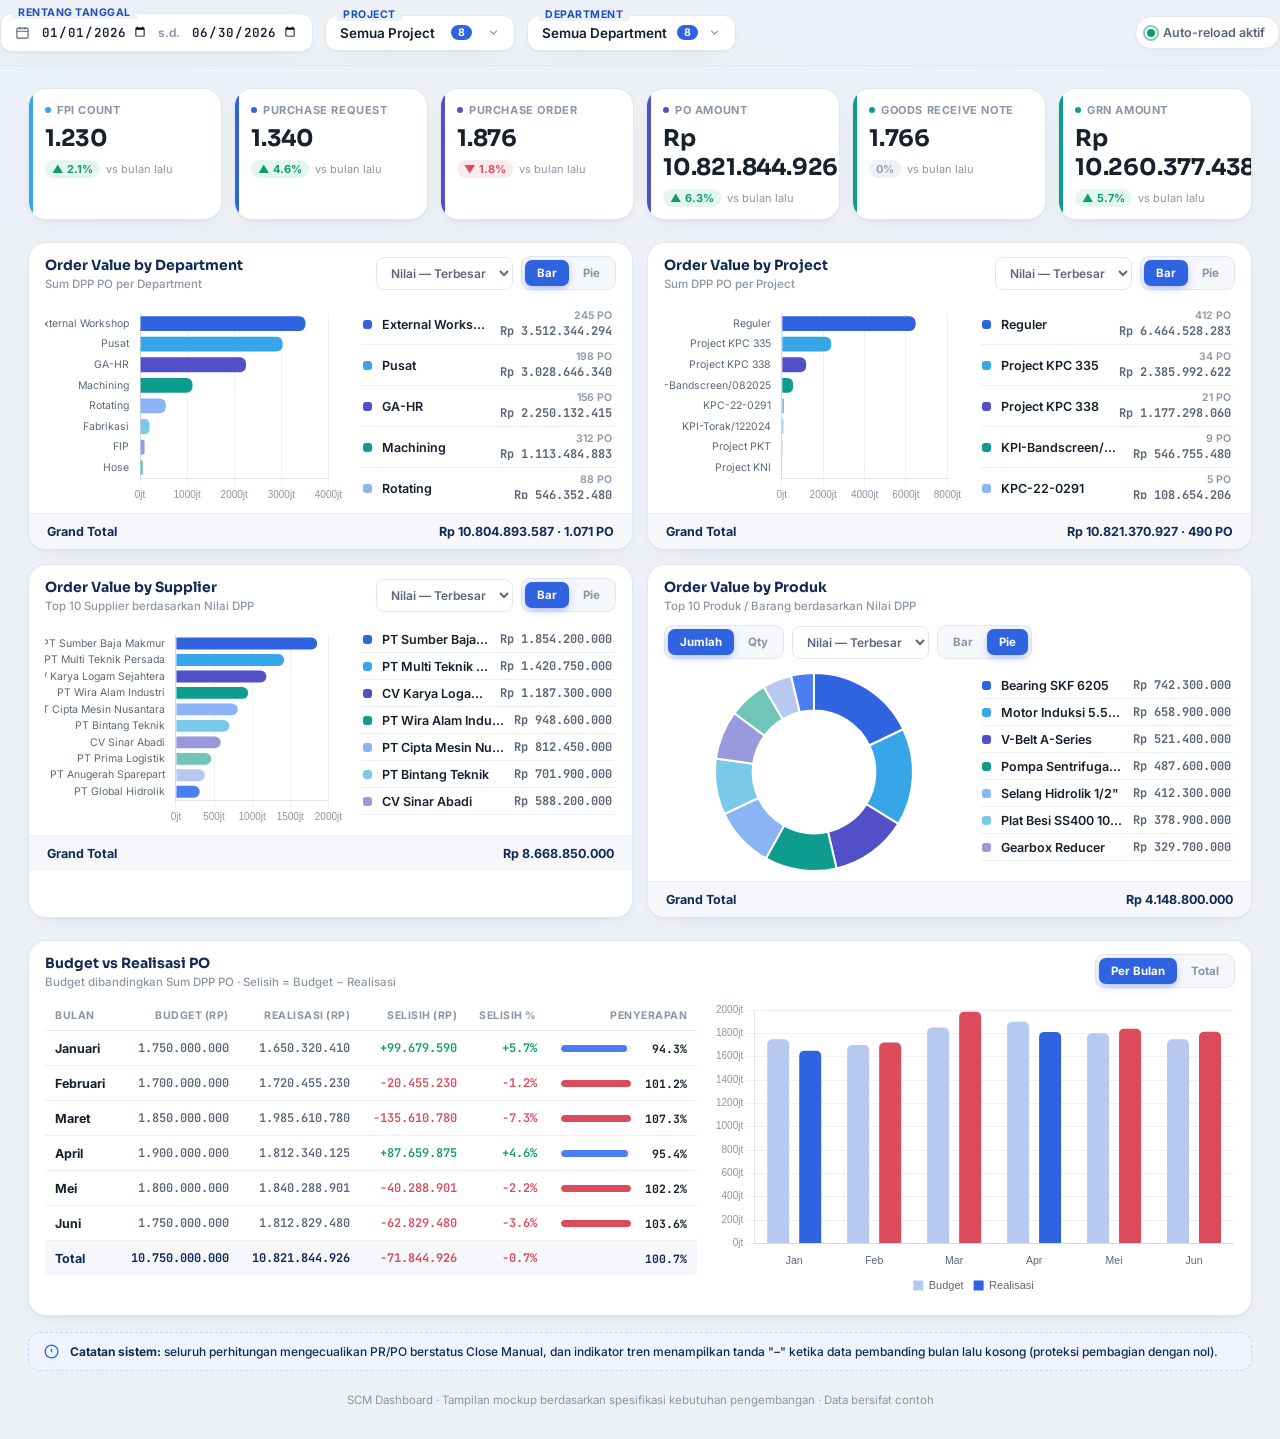
==== commit 4cb5c63c: "Add Budget vs Realisasi PO" ====
--- a/pages/SCM_Dashboard_Monitoring.html
+++ b/pages/SCM_Dashboard_Monitoring.html
@@ -244,6 +244,37 @@
     font-size:12.5px;font-weight:700;color:var(--blue-900);
   }
 
+  /* ===== Budget ===== */
+  .budget-panel .cpanel-head{padding-bottom:12px;}
+  .budget-body{padding:0 16px 14px;}
+  .budget-cards{display:grid;grid-template-columns:repeat(4,1fr);gap:12px;margin-bottom:14px;}
+  .budget-cards .mcard .mvalue{font-size:20px;}
+  .budget-month-wrap{display:grid;grid-template-columns:1.25fr 1fr;gap:16px;align-items:start;}
+  .budget-chart{position:relative;height:300px;}
+  table.btable{width:100%;border-collapse:collapse;font-size:12.5px;}
+  table.btable th{
+    text-align:right;font-size:10.5px;font-weight:700;letter-spacing:.5px;text-transform:uppercase;
+    color:var(--ink-faint);padding:8px 10px;border-bottom:1px solid var(--line);white-space:nowrap;
+  }
+  table.btable th:first-child,table.btable td:first-child{text-align:left;}
+  table.btable td{padding:9px 10px;border-bottom:1px solid var(--line-soft);text-align:right;white-space:nowrap;}
+  table.btable td.num{font-family:'JetBrains Mono',monospace;font-size:12px;font-weight:600;color:var(--ink-soft);}
+  table.btable td.mon{font-weight:700;color:var(--ink);}
+  table.btable tr.total td{background:var(--surface-soft);font-weight:700;color:var(--blue-900);border-bottom:none;}
+  table.btable tr.total td.num{color:var(--blue-900);}
+  .sel-pos{color:var(--up)!important;}
+  .sel-neg{color:var(--down)!important;}
+  .absorb{display:flex;align-items:center;gap:8px;justify-content:flex-end;}
+  .absorb-track{width:70px;height:7px;background:var(--flat-bg);border-radius:99px;overflow:hidden;}
+  .absorb-fill{height:100%;border-radius:99px;background:var(--blue-500);}
+  .absorb-fill.over{background:var(--down);}
+  .absorb-pct{min-width:48px;text-align:right;font-family:'JetBrains Mono',monospace;font-size:11.5px;font-weight:700;}
+  .total-bar{margin-top:4px;}
+  .total-bar-track{height:14px;background:var(--flat-bg);border-radius:99px;overflow:hidden;}
+  .total-bar-fill{height:100%;border-radius:99px;background:linear-gradient(90deg,var(--blue-500),var(--blue-700));}
+  .total-bar-fill.over{background:linear-gradient(90deg,#E8768A,var(--down));}
+  .total-bar-meta{display:flex;justify-content:space-between;font-size:11.5px;color:var(--ink-faint);margin-top:6px;font-weight:600;}
+
   .note-strip{
     display:flex;align-items:center;gap:10px;margin-top:16px;padding:10px 14px;
     background:#EEF3FC;border:1px dashed #C7D6F2;border-radius:12px;
@@ -259,6 +290,9 @@
     .cgrid{grid-template-columns:1fr;}
     .cpanel-body{grid-template-columns:1fr;}
     .chart-box{height:200px;}
+    .budget-cards{grid-template-columns:repeat(2,1fr);}
+    .budget-month-wrap{grid-template-columns:1fr;}
+    .budget-body{overflow-x:auto;}
   }
   @media (max-width:640px){
     .metrics-grid{grid-template-columns:repeat(2,1fr);}
@@ -319,6 +353,22 @@
       <div class="section-sub">Bar / Pie · dapat diurutkan per nama atau nilai</div>
     </div> -->
     <div class="cgrid" id="chartsGrid"></div>
+  </section>
+
+  <!-- BUDGET -->
+  <section class="section">
+    <div class="cpanel budget-panel">
+      <div class="cpanel-head">
+        <div><h3>Budget vs Realisasi PO</h3><div class="csub">Budget dibandingkan Sum DPP PO · Selisih = Budget − Realisasi</div></div>
+        <div class="ctrl-row">
+          <div class="seg" id="budgetViewSeg">
+            <button type="button" data-v="month" class="active">Per Bulan</button>
+            <button type="button" data-v="total">Total</button>
+          </div>
+        </div>
+      </div>
+      <div class="budget-body" id="budgetBody"></div>
+    </div>
   </section>
 
   <div class="note-strip">
@@ -593,6 +643,120 @@
     });
   }
 });
+
+/* ============ BUDGET ============ */
+// Realisasi = Sum DPP PO per bulan (total sama dengan kartu PO Amount)
+const budgetData = [
+  {month:'Januari',  budget:1750000000, actual:1650320410},
+  {month:'Februari', budget:1700000000, actual:1720455230},
+  {month:'Maret',    budget:1850000000, actual:1985610780},
+  {month:'April',    budget:1900000000, actual:1812340125},
+  {month:'Mei',      budget:1800000000, actual:1840288901},
+  {month:'Juni',     budget:1750000000, actual:1812829480},
+];
+
+function budgetCalc(budget, actual){
+  const diff = budget - actual;                       // + hemat, − melebihi budget
+  const diffPct = budget ? diff / budget * 100 : null; // proteksi bagi nol
+  const usedPct = budget ? actual / budget * 100 : null;
+  return {diff, diffPct, usedPct, over: diff < 0};
+}
+const fmtSigned = n => (n>0?'+':n<0?'−':'') + fmtRp(Math.abs(n));
+const fmtPct = n => n===null ? '–' : (n>0?'+':n<0?'−':'') + Math.abs(n).toFixed(1) + '%';
+const selClass = n => n>0 ? 'sel-pos' : n<0 ? 'sel-neg' : '';
+
+let budgetChart = null;
+function renderBudget(view){
+  const body = document.getElementById('budgetBody');
+  if(budgetChart){ budgetChart.destroy(); budgetChart = null; }
+  const tb = budgetData.reduce((s,x)=>s+x.budget,0);
+  const ta = budgetData.reduce((s,x)=>s+x.actual,0);
+  const t = budgetCalc(tb, ta);
+
+  if(view === 'total'){
+    const card = (title, val, accent, foot) => `
+      <div class="mcard" style="--accent:${accent}">
+        <div class="mtitle"><span class="dot"></span>${title}</div>
+        <div class="mvalue">${val}</div>
+        <div class="mfoot">${foot}</div>
+      </div>`;
+    const chip = (cls, txt) => `<span class="trend-chip ${cls}">${txt}</span>`;
+    const stateChip = t.over ? chip('down','Melebihi Budget') : chip('up','Dalam Budget');
+    body.innerHTML = `
+      <div class="budget-cards">
+        ${card('Total Budget','Rp '+fmtRp(tb),'var(--blue-600)',`<span class="mfoot-label">${budgetData.length} bulan · Jan – Jun</span>`)}
+        ${card('Total Realisasi PO','Rp '+fmtRp(ta),'var(--indigo-600)',`<span class="mfoot-label">Sum DPP PO</span>`)}
+        ${card('Selisih (Budget − Realisasi)', `<span class="${selClass(t.diff)}">${t.diff<0?'−':''}Rp ${fmtRp(Math.abs(t.diff))}</span>`, t.over?'var(--down)':'var(--up)', stateChip)}
+        ${card('Selisih %', `<span class="${selClass(t.diff)}">${fmtPct(t.diffPct)}</span>`, t.over?'var(--down)':'var(--up)', `<span class="mfoot-label">Penyerapan ${t.usedPct===null?'–':t.usedPct.toFixed(1)+'%'} dari budget</span>`)}
+      </div>
+      <div class="total-bar">
+        <div class="total-bar-track"><div class="total-bar-fill ${t.over?'over':''}" style="width:${Math.min(t.usedPct||0,100)}%"></div></div>
+        <div class="total-bar-meta"><span>Realisasi Rp ${fmtRp(ta)}</span><span>${t.usedPct===null?'–':t.usedPct.toFixed(1)+'%'} terserap</span><span>Budget Rp ${fmtRp(tb)}</span></div>
+      </div>`;
+    return;
+  }
+
+  const rows = budgetData.map(r => {
+    const c = budgetCalc(r.budget, r.actual);
+    return `<tr>
+      <td class="mon">${r.month}</td>
+      <td class="num">${fmtRp(r.budget)}</td>
+      <td class="num">${fmtRp(r.actual)}</td>
+      <td class="num ${selClass(c.diff)}">${fmtSigned(c.diff)}</td>
+      <td class="num ${selClass(c.diff)}">${fmtPct(c.diffPct)}</td>
+      <td><div class="absorb"><div class="absorb-track"><div class="absorb-fill ${c.over?'over':''}" style="width:${Math.min(c.usedPct||0,100)}%"></div></div><span class="absorb-pct">${c.usedPct===null?'–':c.usedPct.toFixed(1)+'%'}</span></div></td>
+    </tr>`;
+  }).join('');
+  body.innerHTML = `
+    <div class="budget-month-wrap">
+      <div style="overflow-x:auto">
+        <table class="btable">
+          <thead><tr><th>Bulan</th><th>Budget (Rp)</th><th>Realisasi (Rp)</th><th>Selisih (Rp)</th><th>Selisih %</th><th>Penyerapan</th></tr></thead>
+          <tbody>${rows}
+            <tr class="total">
+              <td>Total</td>
+              <td class="num">${fmtRp(tb)}</td>
+              <td class="num">${fmtRp(ta)}</td>
+              <td class="num ${selClass(t.diff)}">${fmtSigned(t.diff)}</td>
+              <td class="num ${selClass(t.diff)}">${fmtPct(t.diffPct)}</td>
+              <td><div class="absorb"><span class="absorb-pct">${t.usedPct===null?'–':t.usedPct.toFixed(1)+'%'}</span></div></td>
+            </tr>
+          </tbody>
+        </table>
+      </div>
+      <div class="budget-chart"><canvas id="chBudget"></canvas></div>
+    </div>`;
+  budgetChart = new Chart(document.getElementById('chBudget').getContext('2d'), {
+    type:'bar',
+    data:{
+      labels:budgetData.map(x=>x.month.slice(0,3)),
+      datasets:[
+        {label:'Budget', data:budgetData.map(x=>x.budget), backgroundColor:'#B7C9F0', borderRadius:5, maxBarThickness:22},
+        {label:'Realisasi', data:budgetData.map(x=>x.actual),
+          backgroundColor:budgetData.map(x=>x.actual>x.budget?'#DB4B5C':'#2F63E0'), borderRadius:5, maxBarThickness:22}
+      ]
+    },
+    options:{
+      maintainAspectRatio:false,
+      scales:{
+        x:{grid:{display:false}, ticks:{font:{size:10.5}, color:'#5B6779'}},
+        y:{grid:{color:'#EEF1F6'}, ticks:{callback:v=>(v/1e6).toFixed(0)+'jt', font:{size:10}, color:'#8B95A6'}}
+      },
+      plugins:{
+        legend:{display:true, position:'bottom', labels:{boxWidth:10, boxHeight:10, font:{size:11}}},
+        tooltip:{callbacks:{label:c=>c.dataset.label+': Rp '+fmtRp(c.raw)}}
+      }
+    }
+  });
+}
+document.querySelectorAll('#budgetViewSeg button').forEach(btn=>{
+  btn.addEventListener('click', ()=>{
+    document.querySelectorAll('#budgetViewSeg button').forEach(b=>b.classList.remove('active'));
+    btn.classList.add('active');
+    renderBudget(btn.dataset.v);
+  });
+});
+renderBudget('month');
 </script>
 </body>
 </html>
